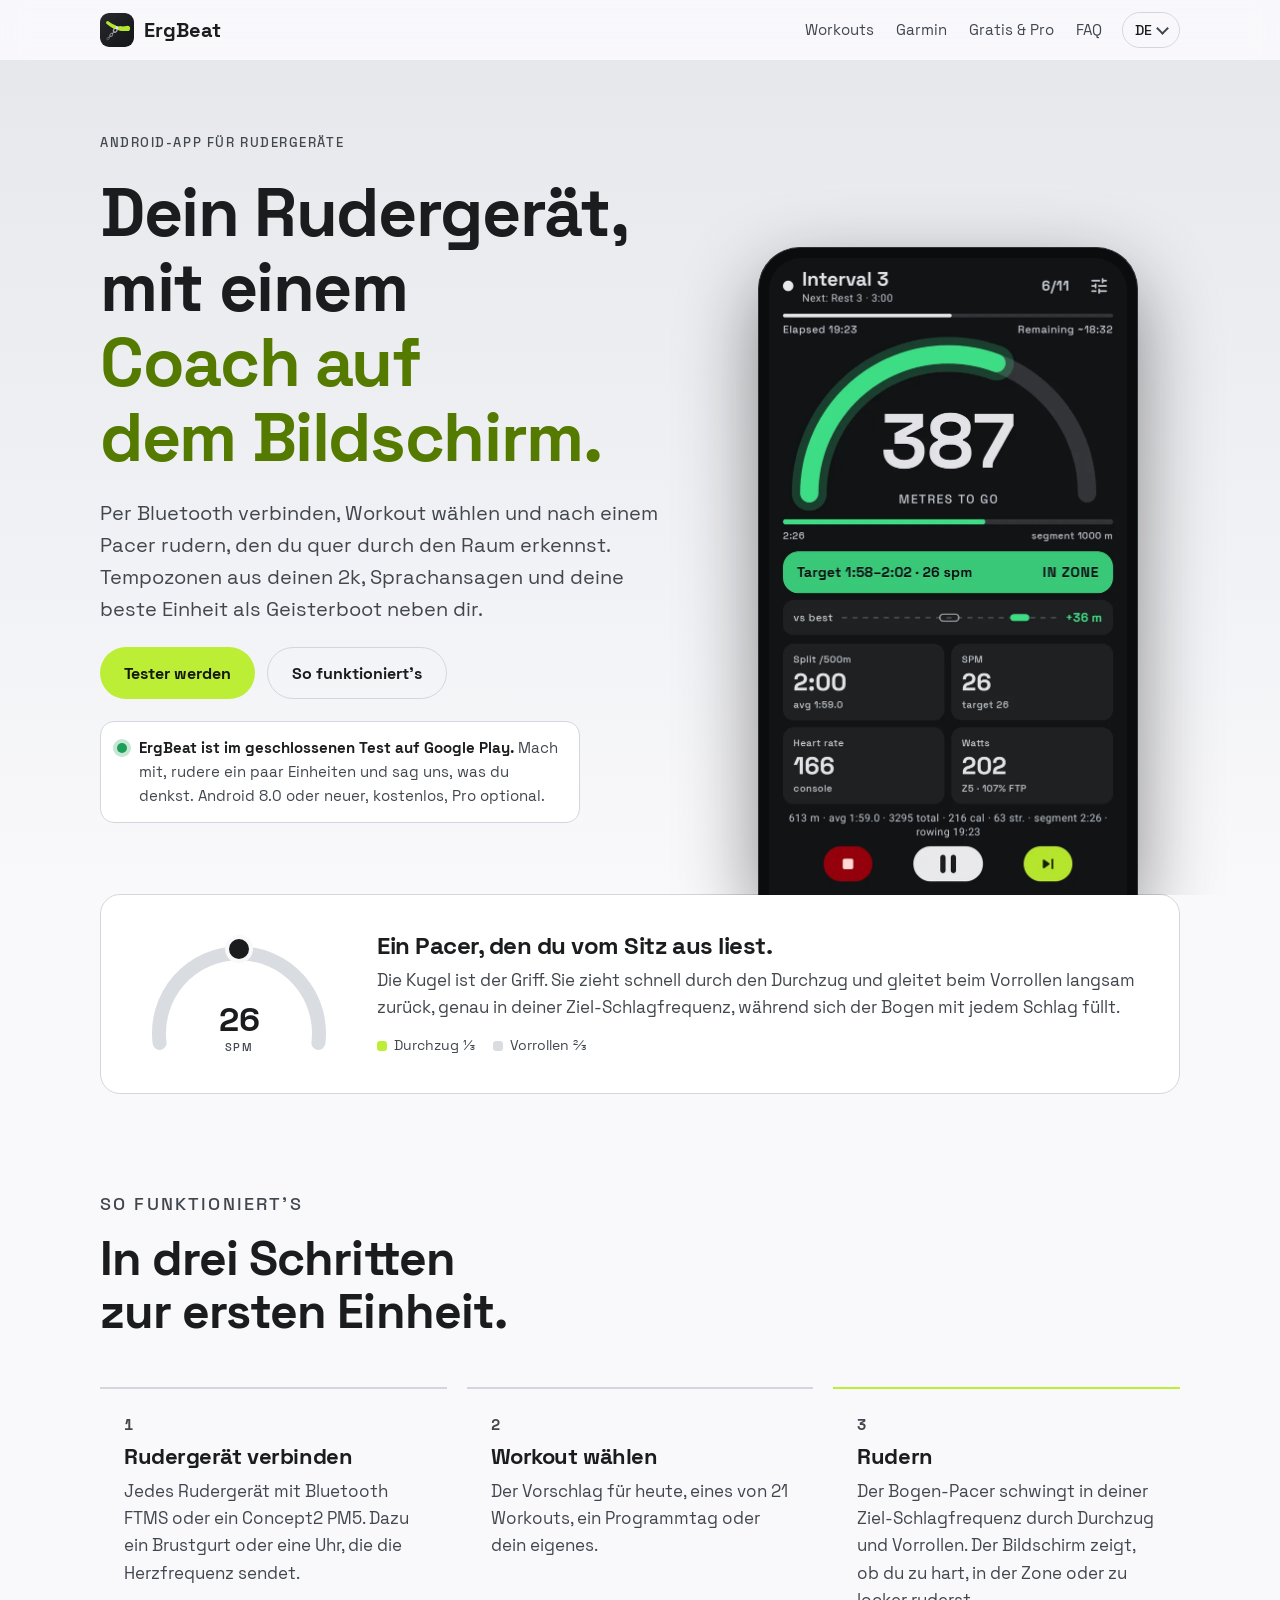
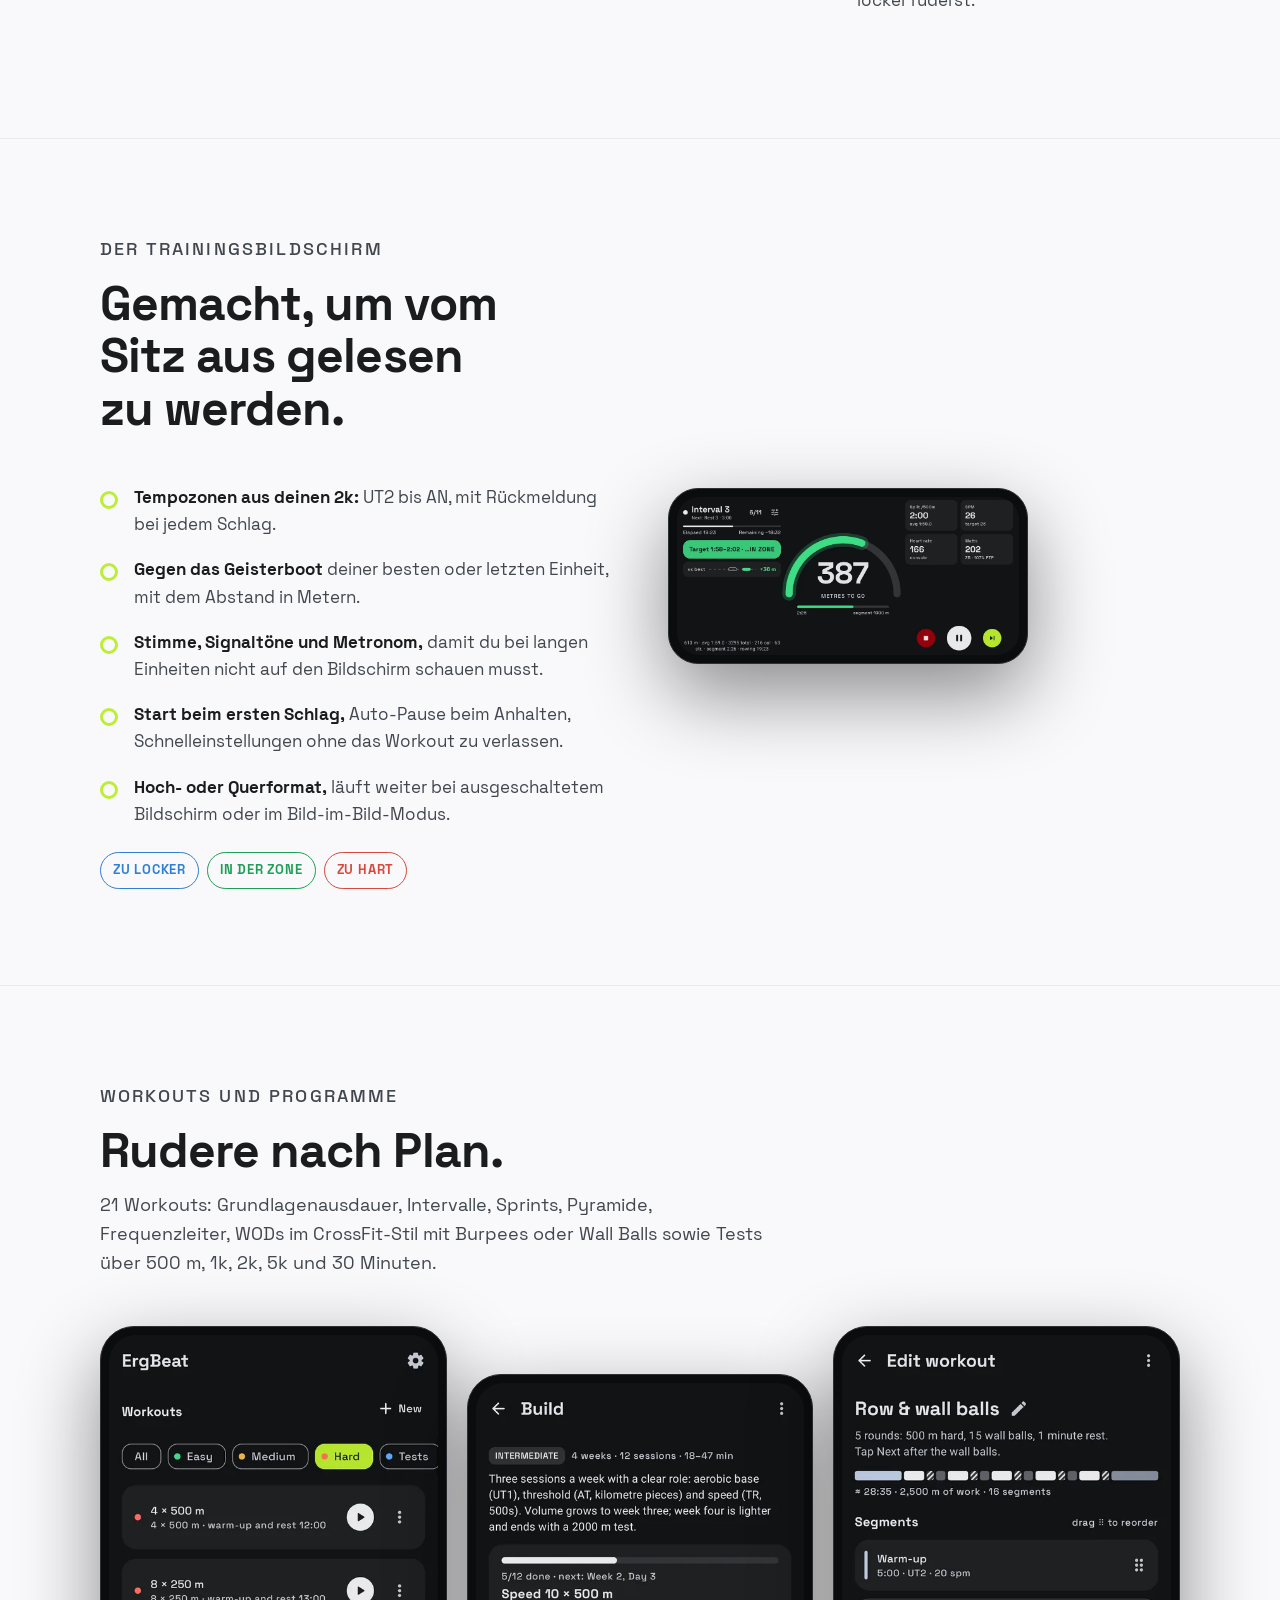
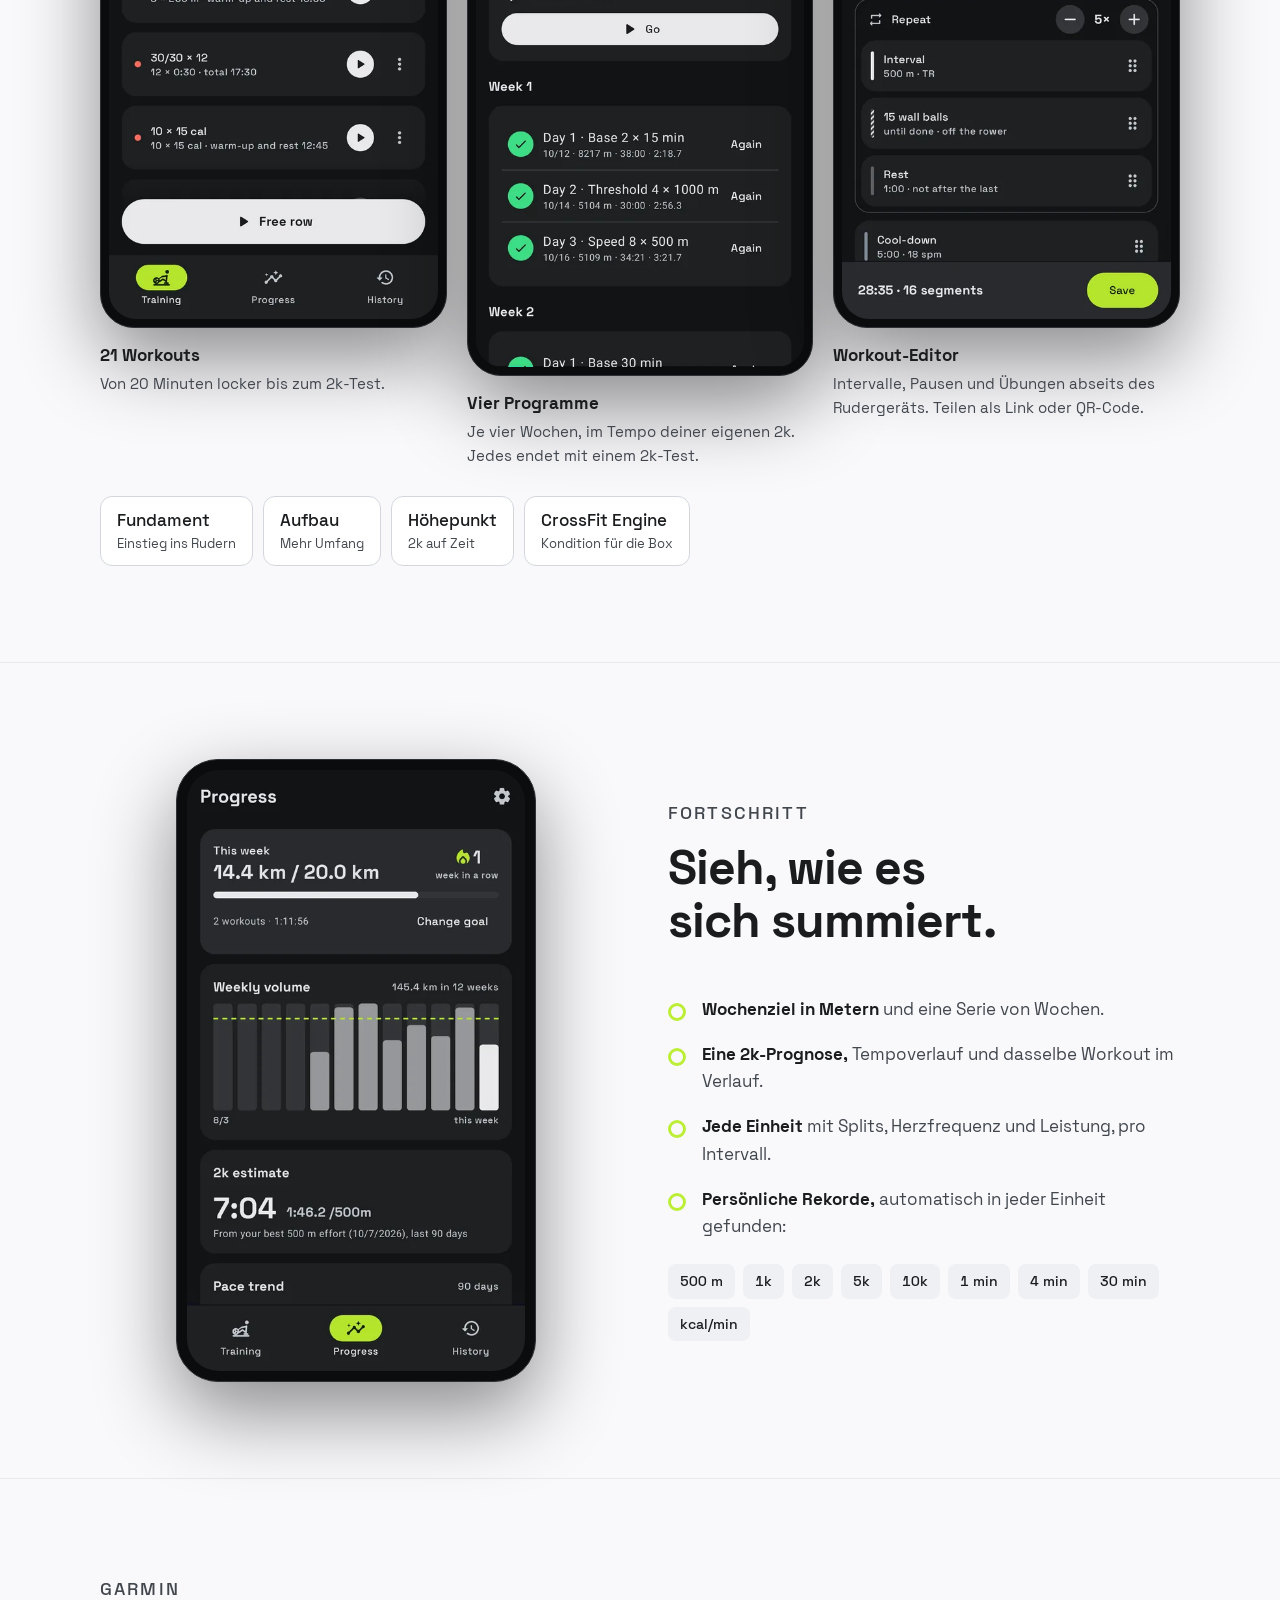
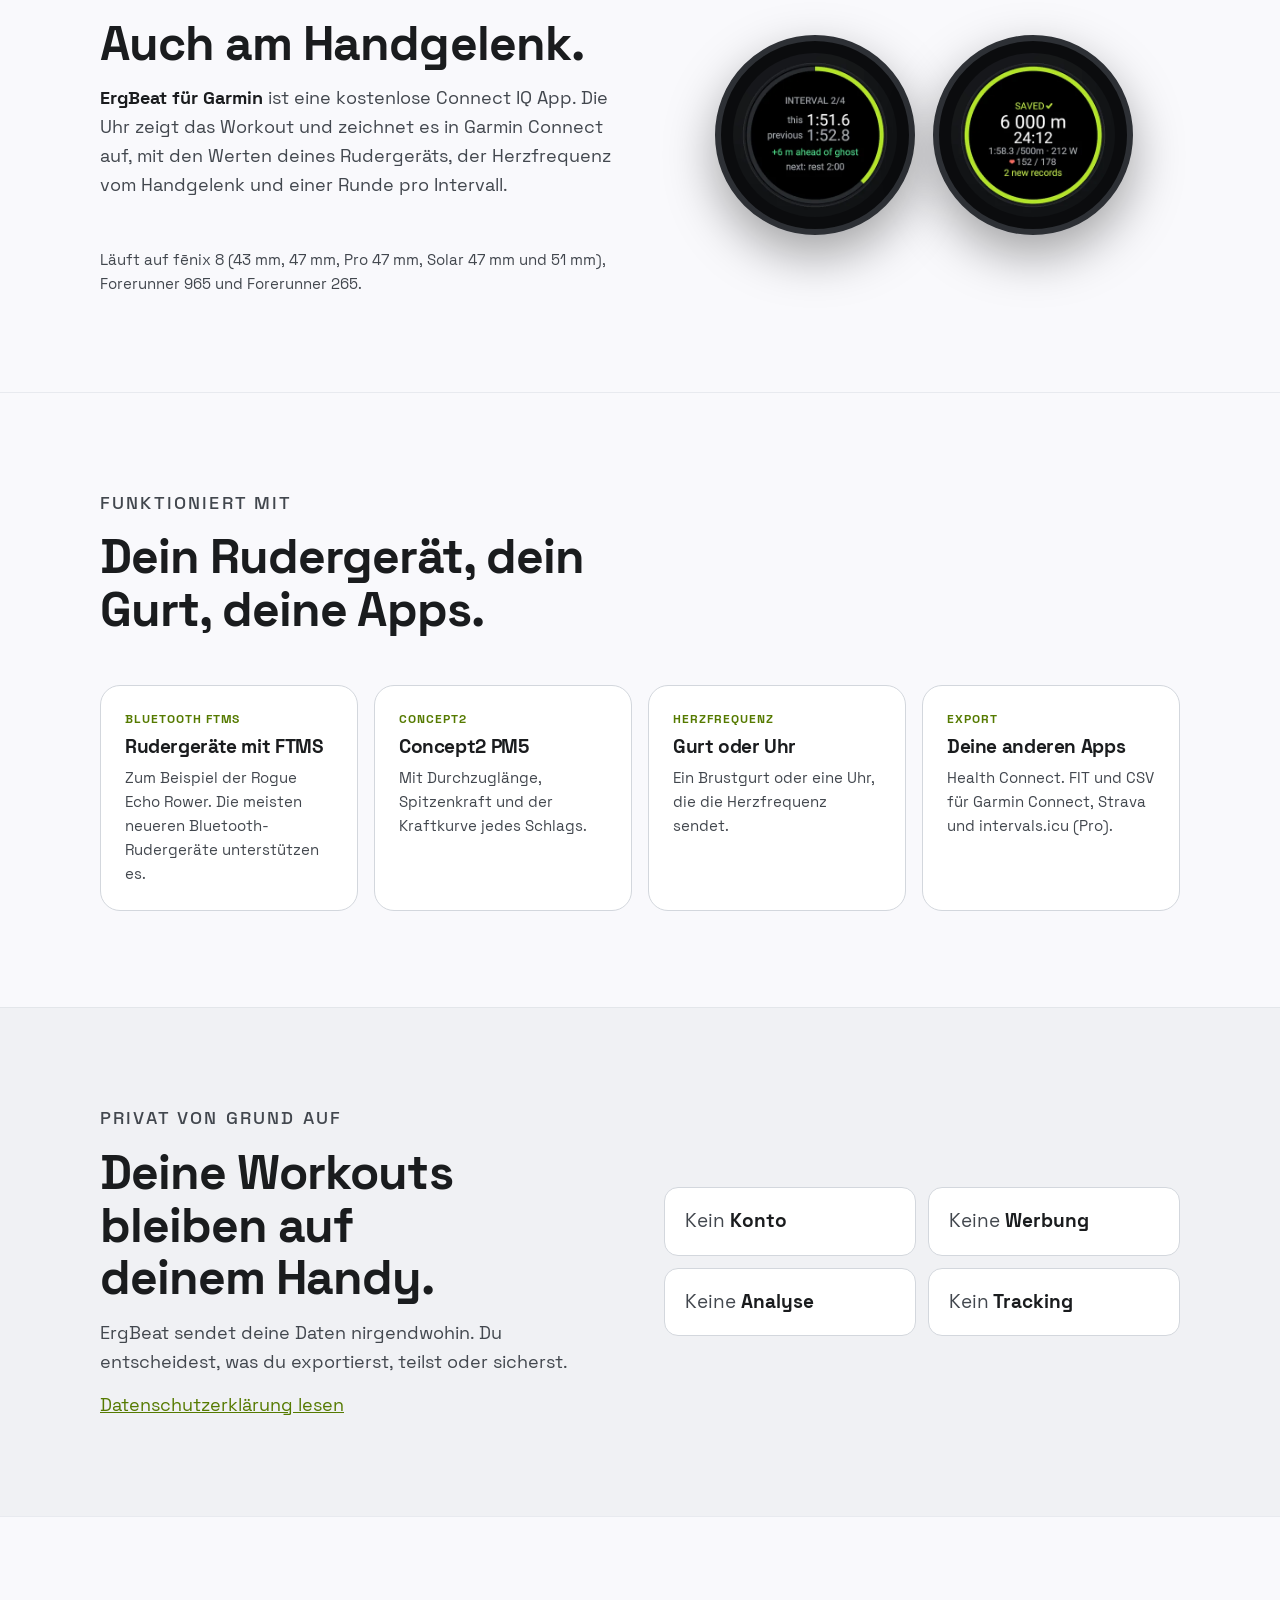
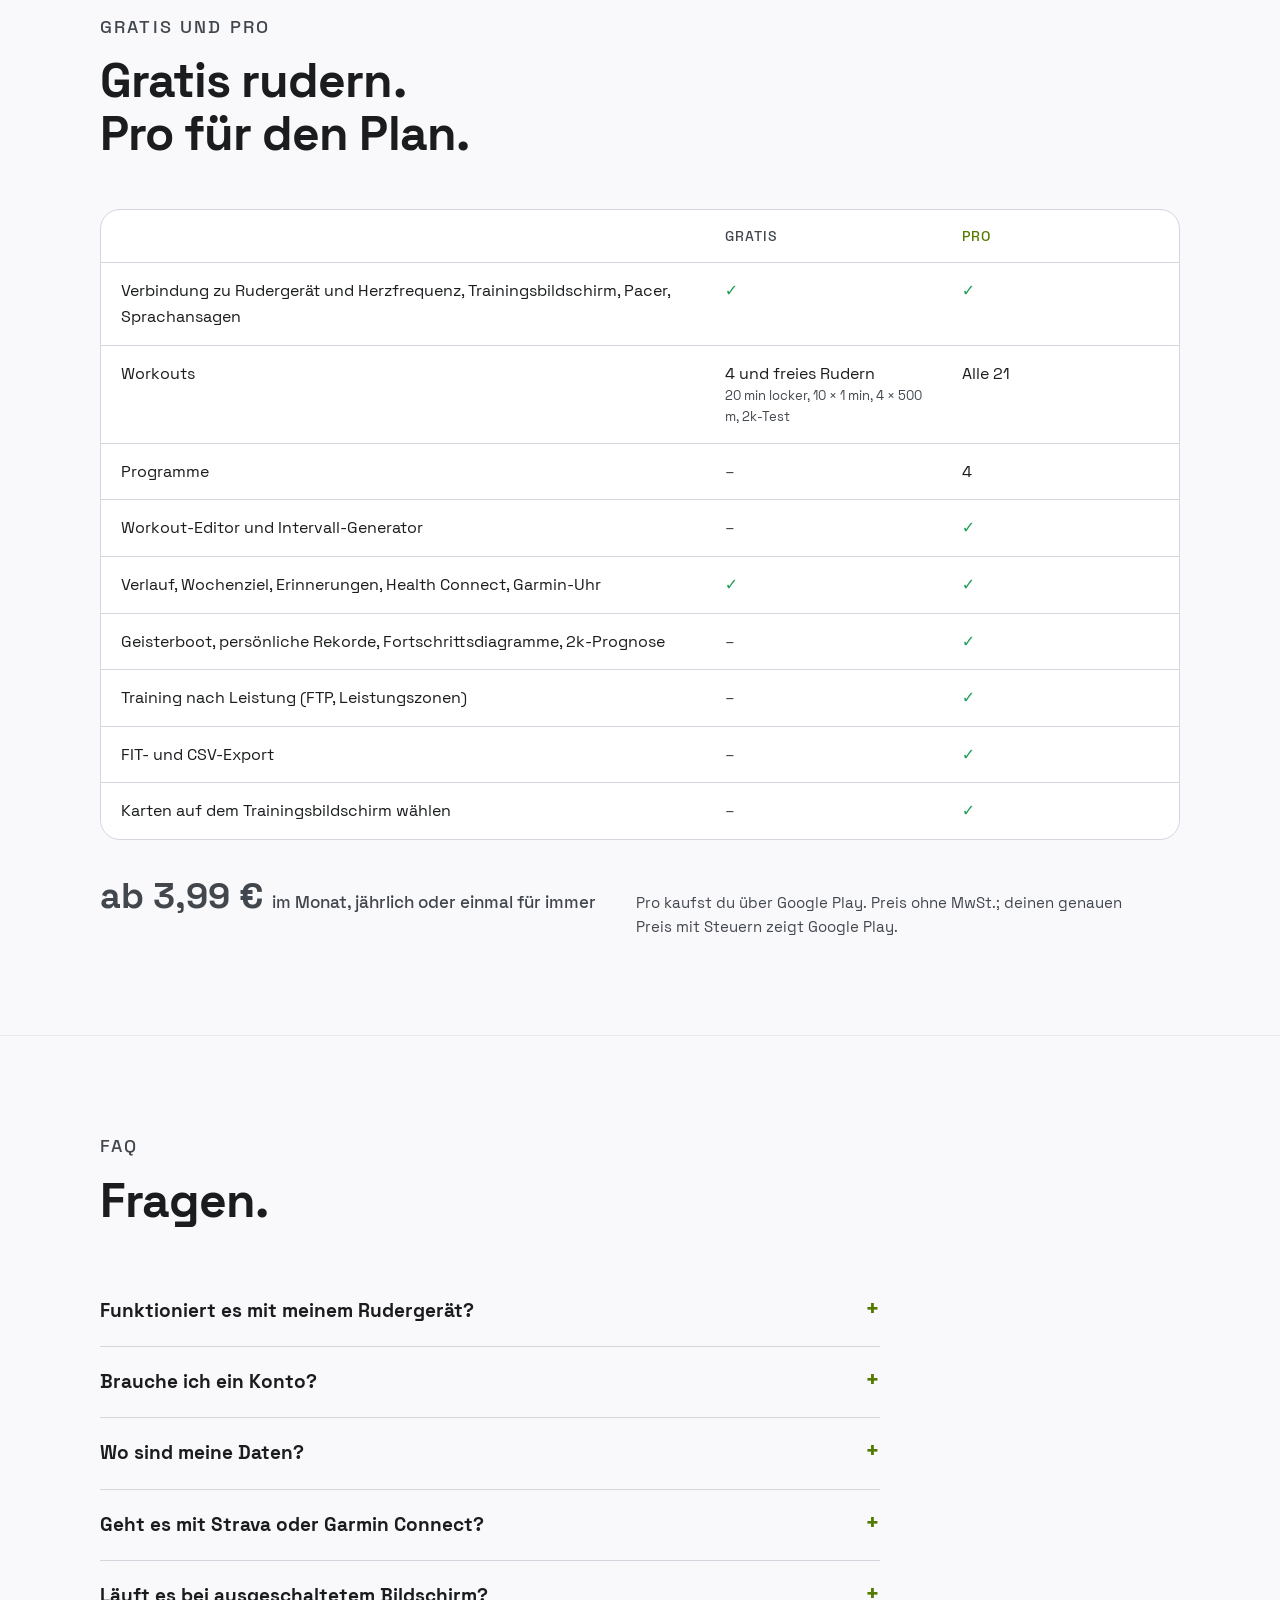
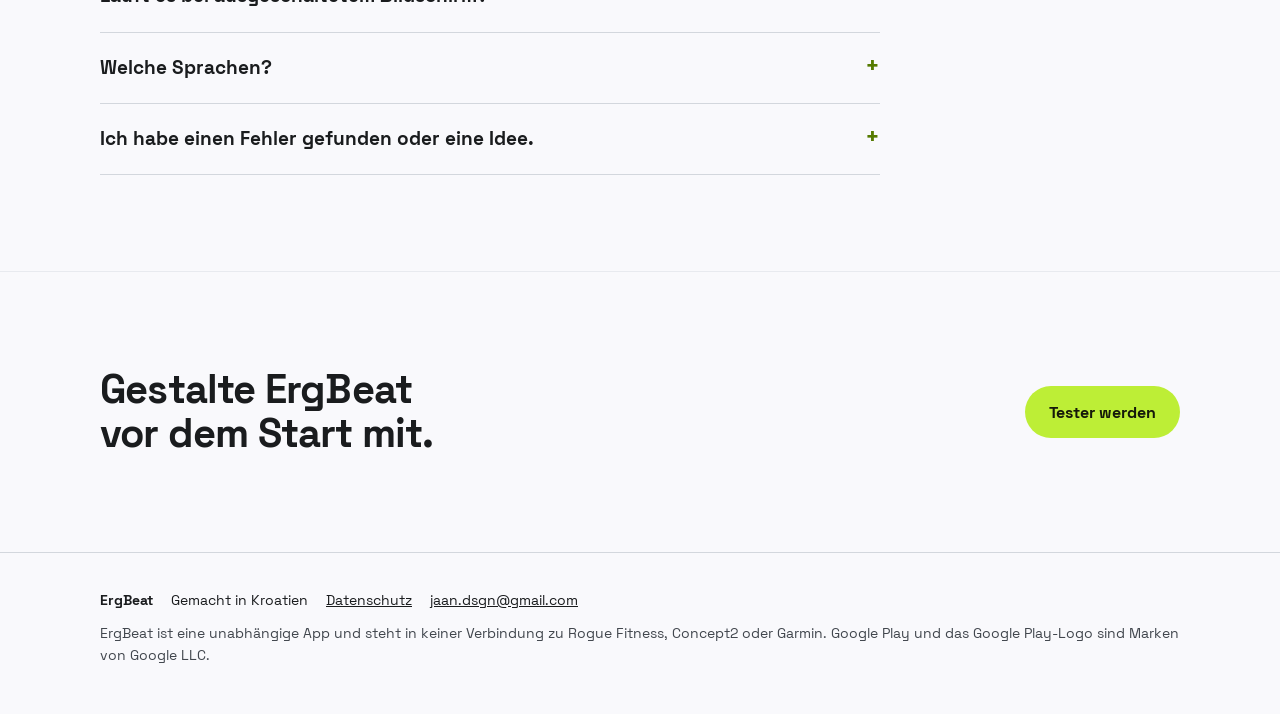
==== de/index.html @ 47e46143 "Privacy policy in all nine languages privacy.html now has a section per language (privacy.html#de, #" ====
<!doctype html>
<html lang="de">
<head>
<meta charset="utf-8">
<meta name="viewport" content="width=device-width, initial-scale=1, viewport-fit=cover">
<!-- Generated by tools/site/build.py from tools/site/i18n/de.json. Edit those, not this file. -->
<title>ErgBeat – Rudergerät-Workouts mit Schlagfrequenz-Pacer</title>
<meta name="description" content="Rudere nach Plan auf deinem Concept2 PM5 oder Bluetooth-Rudergerät: ein Schlag-Pacer, den du quer durch den Raum siehst, 21 Workouts, Programme, Rekorde und eine Garmin-App. Kein Konto, keine Werbung.">
<meta name="theme-color" content="#121316">
<link rel="canonical" href="https://ergbeat.com/de/">
<link rel="alternate" hreflang="en" href="https://ergbeat.com/">
<link rel="alternate" hreflang="hr" href="https://ergbeat.com/hr/">
<link rel="alternate" hreflang="de" href="https://ergbeat.com/de/">
<link rel="alternate" hreflang="es" href="https://ergbeat.com/es/">
<link rel="alternate" hreflang="fr" href="https://ergbeat.com/fr/">
<link rel="alternate" hreflang="it" href="https://ergbeat.com/it/">
<link rel="alternate" hreflang="pt-BR" href="https://ergbeat.com/pt/">
<link rel="alternate" hreflang="pl" href="https://ergbeat.com/pl/">
<link rel="alternate" hreflang="nl" href="https://ergbeat.com/nl/">
<link rel="alternate" hreflang="x-default" href="https://ergbeat.com/">
<meta property="og:type" content="website">
<meta property="og:title" content="ErgBeat – Rudergerät-Workouts mit Schlagfrequenz-Pacer">
<meta property="og:description" content="Rudere nach Plan auf deinem Concept2 PM5 oder Bluetooth-Rudergerät: ein Schlag-Pacer, den du quer durch den Raum siehst, 21 Workouts, Programme, Rekorde und eine Garmin-App. Kein Konto, keine Werbung.">
<meta property="og:url" content="https://ergbeat.com/de/">
<meta property="og:image" content="https://ergbeat.com/assets/img/og-en.png">
<meta property="og:locale" content="de_DE">
<link rel="icon" href="../assets/img/icon-square.svg" type="image/svg+xml">
<link rel="apple-touch-icon" href="../icon.png">
<link rel="preload" href="../assets/fonts/space-grotesk-bold.woff2" as="font" type="font/woff2" crossorigin>
<link rel="stylesheet" href="../assets/site.css">
</head>
<body>

<a class="sr" href="#how">Zum Inhalt springen</a>
<header class="top">
  <div class="wrap">
    <a class="brand" href="../de/"><img src="../assets/img/icon-rounded.svg" alt="" width="34" height="34">ErgBeat</a>
    <nav aria-label="Abschnitte">
      <a href="#workouts">Workouts</a>
      <a href="#garmin">Garmin</a>
      <a href="#pro">Gratis &amp; Pro</a>
      <a href="#faq">FAQ</a>
    </nav>
    <details class="langs">
      <summary aria-label="Sprache: Deutsch">DE</summary>
      <ul>
        <li><a href="../" hreflang="en" lang="en">English<small>EN</small></a></li>
        <li><a href="../hr/" hreflang="hr" lang="hr">Hrvatski<small>HR</small></a></li>
        <li><a href="../de/" hreflang="de" lang="de" aria-current="page">Deutsch<small>DE</small></a></li>
        <li><a href="../es/" hreflang="es" lang="es">Español<small>ES</small></a></li>
        <li><a href="../fr/" hreflang="fr" lang="fr">Français<small>FR</small></a></li>
        <li><a href="../it/" hreflang="it" lang="it">Italiano<small>IT</small></a></li>
        <li><a href="../pt/" hreflang="pt-BR" lang="pt-BR">Português (Brasil)<small>PT</small></a></li>
        <li><a href="../pl/" hreflang="pl" lang="pl">Polski<small>PL</small></a></li>
        <li><a href="../nl/" hreflang="nl" lang="nl">Nederlands<small>NL</small></a></li>
        
      </ul>
    </details>
  </div>
</header>

<main>
<div class="hero">
  <div class="wrap">
    <div class="hero-copy">
      <p class="label">Android-App für Rudergeräte</p>
      <h1>Dein Rudergerät, mit einem <em>Coach auf dem Bildschirm.</em></h1>
      <p class="lede">Per Bluetooth verbinden, Workout wählen und nach einem Pacer rudern, den du quer durch den Raum erkennst. Tempozonen aus deinen 2k, Sprachansagen und deine beste Einheit als Geisterboot neben dir.</p>
      <div class="cta">
        <a class="btn btn-volt" href="https://play.google.com/apps/testing/com.kriative.ergbeat">Tester werden</a>
        <a class="btn btn-ghost" href="#how">So funktioniert's</a>
      </div>
      <div class="tester"><span class="dot" aria-hidden="true"></span><p><b>ErgBeat ist im geschlossenen Test auf Google Play.</b> Mach mit, rudere ein paar Einheiten und sag uns, was du denkst. Android 8.0 oder neuer, kostenlos, Pro optional.</p></div>
    </div>
    <div class="hero-visual">
      <div class="phone"><img src="../assets/img/live-en.webp" width="720" height="1281" alt="ErgBeat-Trainingsbildschirm: Intervall 3 eines 5 × 1000 m Workouts, noch 387 Meter, in der Zone, 36 Meter vor dem Geisterboot." fetchpriority="high"></div>
    </div>
  </div>
</div>

<div class="wrap">
  <div class="pacer">
    <svg viewBox="0 0 220 150" role="img" aria-label="Der Bogen-Pacer bei 26 Schlägen pro Minute: Eine Kugel läuft schnell durch den Durchzug und langsam zurück beim Vorrollen.">
      <path class="arc-track" d="M 30.6 124 A 80 80 0 1 1 189.4 124" pathLength="300"/>
      <path class="arc-fill" d="M 30.6 124 A 80 80 0 1 1 189.4 124" pathLength="300"/>
      <g class="swing"><circle class="bead" cx="110" cy="30" r="12"/></g>
      <text class="spm num" x="110" y="112" text-anchor="middle">26</text>
      <text class="spm-l" x="110" y="132" text-anchor="middle">SPM</text>
    </svg>
    <div>
      <h2>Ein Pacer, den du vom Sitz aus liest.</h2>
      <p>Die Kugel ist der Griff. Sie zieht schnell durch den Durchzug und gleitet beim Vorrollen langsam zurück, genau in deiner Ziel-Schlagfrequenz, während sich der Bogen mit jedem Schlag füllt.</p>
      <div class="phase"><span>Durchzug ⅓</span><span>Vorrollen ⅔</span></div>
    </div>
  </div>
</div>

<section id="how">
  <div class="wrap">
    <div class="head"><p class="label">So funktioniert's</p><h2>In drei Schritten zur ersten Einheit.</h2></div>
    <ol class="steps">
      <li><h3>Rudergerät verbinden</h3><p>Jedes Rudergerät mit Bluetooth FTMS oder ein Concept2 PM5. Dazu ein Brustgurt oder eine Uhr, die die Herzfrequenz sendet.</p></li>
      <li><h3>Workout wählen</h3><p>Der Vorschlag für heute, eines von 21 Workouts, ein Programmtag oder dein eigenes.</p></li>
      <li><h3>Rudern</h3><p>Der Bogen-Pacer schwingt in deiner Ziel-Schlagfrequenz durch Durchzug und Vorrollen. Der Bildschirm zeigt, ob du zu hart, in der Zone oder zu locker ruderst.</p></li>
      
    </ol>
  </div>
</section>

<section id="screen">
  <div class="wrap split">
    <div>
      <div class="head"><p class="label">Der Trainingsbildschirm</p><h2>Gemacht, um vom Sitz aus gelesen zu werden.</h2></div>
      <ul class="feats">
        <li><p><b>Tempozonen aus deinen 2k:</b> <span>UT2 bis AN, mit Rückmeldung bei jedem Schlag.</span></p></li>
        <li><p><b>Gegen das Geisterboot</b> <span>deiner besten oder letzten Einheit, mit dem Abstand in Metern.</span></p></li>
        <li><p><b>Stimme, Signaltöne und Metronom,</b> <span>damit du bei langen Einheiten nicht auf den Bildschirm schauen musst.</span></p></li>
        <li><p><b>Start beim ersten Schlag,</b> <span>Auto-Pause beim Anhalten, Schnelleinstellungen ohne das Workout zu verlassen.</span></p></li>
        <li><p><b>Hoch- oder Querformat,</b> <span>läuft weiter bei ausgeschaltetem Bildschirm oder im Bild-im-Bild-Modus.</span></p></li>
        
      </ul>
      <div class="zones" aria-label="Live-Rückmeldung zur Zone"><span class="chip e">Zu locker</span><span class="chip z">In der Zone</span><span class="chip h">Zu hart</span></div>
    </div>
    <div class="media col">
      <div class="landscape"><div class="phone"><img src="../assets/img/landscape-en.webp" width="1100" height="507" alt="Der Trainingsbildschirm im Querformat: Bogen-Pacer links, Messwerte rechts." loading="lazy"></div></div>
    </div>
  </div>
</section>

<section id="workouts">
  <div class="wrap">
    <div class="head"><p class="label">Workouts und Programme</p><h2>Rudere nach Plan.</h2>
      <p>21 Workouts: Grundlagenausdauer, Intervalle, Sprints, Pyramide, Frequenzleiter, WODs im CrossFit-Stil mit Burpees oder Wall Balls sowie Tests über 500 m, 1k, 2k, 5k und 30 Minuten.</p></div>
    <div class="trio">
      <figure><div class="phone"><img src="../assets/img/workouts-en.webp" width="520" height="925" alt="Liste harter Workouts: Intervalle, Sprints und WODs." loading="lazy"></div><figcaption><b>21 Workouts</b>Von 20 Minuten locker bis zum 2k-Test.</figcaption></figure>
      <figure><div class="phone"><img src="../assets/img/program-en.webp" width="520" height="925" alt="Das Programm Aufbau: Woche 1 erledigt, nächster Tag markiert." loading="lazy"></div><figcaption><b>Vier Programme</b>Je vier Wochen, im Tempo deiner eigenen 2k. Jedes endet mit einem 2k-Test.</figcaption></figure>
      <figure><div class="phone"><img src="../assets/img/editor-en.webp" width="520" height="925" alt="Workout-Editor mit Ruderintervallen und Wall Balls." loading="lazy"></div><figcaption><b>Workout-Editor</b>Intervalle, Pausen und Übungen abseits des Rudergeräts. Teilen als Link oder QR-Code.</figcaption></figure>
      
    </div>
    <ul class="programs">
      <li>Fundament<small>Einstieg ins Rudern</small></li>
      <li>Aufbau<small>Mehr Umfang</small></li>
      <li>Höhepunkt<small>2k auf Zeit</small></li>
      <li>CrossFit Engine<small>Kondition für die Box</small></li>
      
    </ul>
  </div>
</section>

<section id="progress">
  <div class="wrap split rev">
    <div>
      <div class="head"><p class="label">Fortschritt</p><h2>Sieh, wie es sich summiert.</h2></div>
      <ul class="feats">
        <li><p><b>Wochenziel in Metern</b> <span>und eine Serie von Wochen.</span></p></li>
        <li><p><b>Eine 2k-Prognose,</b> <span>Tempoverlauf und dasselbe Workout im Verlauf.</span></p></li>
        <li><p><b>Jede Einheit</b> <span>mit Splits, Herzfrequenz und Leistung, pro Intervall.</span></p></li>
        <li><p><b>Persönliche Rekorde,</b> <span>automatisch in jeder Einheit gefunden:</span></p></li>
        
      </ul>
      <div class="records num" aria-label="Rekorddistanzen und -zeiten"><span>500 m</span><span>1k</span><span>2k</span><span>5k</span><span>10k</span><span>1 min</span><span>4 min</span><span>30 min</span><span>kcal/min</span></div>
    </div>
    <div class="media"><div class="phone"><img src="../assets/img/progress-en.webp" width="520" height="925" alt="Fortschrittsbildschirm: Wochenziel, Wochenumfang und 2k-Prognose." loading="lazy"></div></div>
  </div>
</section>

<section id="garmin">
  <div class="wrap split">
    <div>
      <div class="head"><p class="label">Garmin</p><h2>Auch am Handgelenk.</h2>
        <p><b>ErgBeat für Garmin</b> ist eine kostenlose Connect IQ App. Die Uhr zeigt das Workout und zeichnet es in Garmin Connect auf, mit den Werten deines Rudergeräts, der Herzfrequenz vom Handgelenk und einer Runde pro Intervall.</p></div>
      <p class="models">Läuft auf fēnix 8 (43 mm, 47 mm, Pro 47 mm, Solar 47 mm und 51 mm), Forerunner 965 und Forerunner 265.</p>
    </div>
    <div class="watches">
      <div class="watch"><img src="../assets/img/watch-interval.webp" width="360" height="360" alt="Uhrbildschirm während eines Intervalls: Split dieses und des vorigen Intervalls, Meter vor dem Geisterboot." loading="lazy"></div>
      <div class="watch"><img src="../assets/img/watch-summary.webp" width="360" height="360" alt="Zusammenfassung auf der Uhr nach dem Workout." loading="lazy"></div>
    </div>
  </div>
</section>

<section id="devices">
  <div class="wrap">
    <div class="head"><p class="label">Funktioniert mit</p><h2>Dein Rudergerät, dein Gurt, deine Apps.</h2></div>
    <div class="devices">
      <div class="device"><span class="tag">Bluetooth FTMS</span><h3>Rudergeräte mit FTMS</h3><p>Zum Beispiel der Rogue Echo Rower. Die meisten neueren Bluetooth-Rudergeräte unterstützen es.</p></div>
      <div class="device"><span class="tag">Concept2</span><h3>Concept2 PM5</h3><p>Mit Durchzuglänge, Spitzenkraft und der Kraftkurve jedes Schlags.</p></div>
      <div class="device"><span class="tag">Herzfrequenz</span><h3>Gurt oder Uhr</h3><p>Ein Brustgurt oder eine Uhr, die die Herzfrequenz sendet.</p></div>
      <div class="device"><span class="tag">Export</span><h3>Deine anderen Apps</h3><p>Health Connect. FIT und CSV für Garmin Connect, Strava und intervals.icu (Pro).</p></div>
      
    </div>
  </div>
</section>

<section class="privacy" id="privacy">
  <div class="wrap">
    <div class="head" style="margin-bottom:0"><p class="label">Privat von Grund auf</p><h2>Deine Workouts bleiben auf deinem Handy.</h2>
      <p>ErgBeat sendet deine Daten nirgendwohin. Du entscheidest, was du exportierst, teilst oder sicherst.</p>
      <p><a href="../privacy.html#de">Datenschutzerklärung lesen</a></p></div>
    <ul class="nos"><li><span>Kein</span> Konto</li><li><span>Keine</span> Werbung</li><li><span>Keine</span> Analyse</li><li><span>Kein</span> Tracking</li></ul>
  </div>
</section>

<section id="pro">
  <div class="wrap">
    <div class="head"><p class="label">Gratis und Pro</p><h2>Gratis rudern. Pro für den Plan.</h2></div>
    <div class="tablewrap">
      <table>
        <thead><tr><th scope="col"><span class="sr">Funktion</span></th><th scope="col">Gratis</th><th scope="col" class="pro">Pro</th></tr></thead>
        <tbody>
          <tr><td>Verbindung zu Rudergerät und Herzfrequenz, Trainingsbildschirm, Pacer, Sprachansagen</td><td class="y" aria-label="Enthalten">✓</td><td class="y" aria-label="Enthalten">✓</td></tr>
          <tr><td>Workouts</td><td>4 und freies Rudern<small>20 min locker, 10 × 1 min, 4 × 500 m, 2k-Test</small></td><td>Alle 21</td></tr>
          <tr><td>Programme</td><td class="n" aria-label="Nicht enthalten">–</td><td>4</td></tr>
          <tr><td>Workout-Editor und Intervall-Generator</td><td class="n" aria-label="Nicht enthalten">–</td><td class="y" aria-label="Enthalten">✓</td></tr>
          <tr><td>Verlauf, Wochenziel, Erinnerungen, Health Connect, Garmin-Uhr</td><td class="y" aria-label="Enthalten">✓</td><td class="y" aria-label="Enthalten">✓</td></tr>
          <tr><td>Geisterboot, persönliche Rekorde, Fortschrittsdiagramme, 2k-Prognose</td><td class="n" aria-label="Nicht enthalten">–</td><td class="y" aria-label="Enthalten">✓</td></tr>
          <tr><td>Training nach Leistung (FTP, Leistungszonen)</td><td class="n" aria-label="Nicht enthalten">–</td><td class="y" aria-label="Enthalten">✓</td></tr>
          <tr><td>FIT- und CSV-Export</td><td class="n" aria-label="Nicht enthalten">–</td><td class="y" aria-label="Enthalten">✓</td></tr>
          <tr><td>Karten auf dem Trainingsbildschirm wählen</td><td class="n" aria-label="Nicht enthalten">–</td><td class="y" aria-label="Enthalten">✓</td></tr>
          
        </tbody>
      </table>
    </div>
    <div class="price">
      <p class="from num">ab 3,99 € <small>im Monat, jährlich oder einmal für immer</small></p>
      <p>Pro kaufst du über Google Play. Preis ohne MwSt.; deinen genauen Preis mit Steuern zeigt Google Play.</p>
    </div>
  </div>
</section>

<section id="faq">
  <div class="wrap">
    <div class="head"><p class="label">FAQ</p><h2>Fragen.</h2></div>
    <div class="faq">
      <details><summary>Funktioniert es mit meinem Rudergerät?</summary><p>Wenn dein Rudergerät oder sein Monitor Bluetooth FTMS unterstützt (die meisten neueren Bluetooth-Rudergeräte tun das), ja. Der Concept2 PM5 wird direkt unterstützt. Nicht sicher? Installiere die App und tippe auf Rudergerät: ErgBeat zeigt, was es findet, und mit dem Demo-Rudergerät kannst du alles ohne Gerät ausprobieren.</p></details>
      <details><summary>Brauche ich ein Konto?</summary><p>Nein. Es gibt kein Konto und keine Anmeldung.</p></details>
      <details><summary>Wo sind meine Daten?</summary><p>Auf deinem Handy. Du kannst sie in eine Datei deiner Wahl sichern (zum Beispiel auf Google Drive) und Einheiten als FIT oder CSV exportieren.</p></details>
      <details><summary>Geht es mit Strava oder Garmin Connect?</summary><p>Ja. Die Garmin-App zeichnet direkt in Garmin Connect auf, und Pro exportiert FIT-Dateien für Strava, Garmin Connect und intervals.icu.</p></details>
      <details><summary>Läuft es bei ausgeschaltetem Bildschirm?</summary><p>Ja. Das Workout läuft weiter, mit einer Benachrichtigung auf dem Sperrbildschirm.</p></details>
      <details><summary>Welche Sprachen?</summary><p>Englisch, Kroatisch, Deutsch, Spanisch, Französisch, Italienisch, Portugiesisch, Polnisch und Niederländisch.</p></details>
      <details><summary>Ich habe einen Fehler gefunden oder eine Idee.</summary><p>Nutze <i>Feedback senden</i> in der App oder schreib an <a href="mailto:jaan.dsgn@gmail.com">jaan.dsgn@gmail.com</a>.</p></details>
      
    </div>
  </div>
</section>

<section class="closing">
  <div class="wrap">
    <h2>Gestalte ErgBeat vor dem Start mit.</h2>
    <a class="btn btn-volt" href="https://play.google.com/apps/testing/com.kriative.ergbeat">Tester werden</a>
  </div>
</section>
</main>

<footer>
  <div class="wrap">
    <div class="row"><b>ErgBeat</b><span>Gemacht in Kroatien</span><a href="../privacy.html#de">Datenschutz</a><a href="mailto:jaan.dsgn@gmail.com">jaan.dsgn@gmail.com</a></div>
    <p>ErgBeat ist eine unabhängige App und steht in keiner Verbindung zu Rogue Fitness, Concept2 oder Garmin. Google Play und das Google Play-Logo sind Marken von Google LLC.</p>
  </div>
</footer>
</body>
</html>
---- assets/site.css ----
@font-face{font-family:"Space Grotesk";src:url(fonts/space-grotesk-regular.woff2) format("woff2");font-weight:400;font-display:swap}
@font-face{font-family:"Space Grotesk";src:url(fonts/space-grotesk-medium.woff2) format("woff2");font-weight:500;font-display:swap}
@font-face{font-family:"Space Grotesk";src:url(fonts/space-grotesk-bold.woff2) format("woff2");font-weight:700;font-display:swap}

/* Layout: dark erg-console page; hero = live arc pacer + phone, then alternating feature bands, Free/Pro table, FAQ. */
:root{
  --bg:#121316; --bg-2:#1A1B1E; --hero-top:#2E3034;
  --surface:#1E2022; --surface-2:#282A2D; --line:#42474E;
  --fg:#E2E2E6; --muted:#B8BDC5;
  --volt:#B5E52D; --volt-ink:#B5E52D; --on-volt:#15190A;
  --zone:#3DDC84; --hard:#FF6B5C; --easy:#5CA8FF; --watts:#B79CFF;
  --track:#34373B;
  --font:"Space Grotesk",ui-sans-serif,system-ui,-apple-system,"Segoe UI",Roboto,sans-serif;
  --r:20px; --max:1120px;
  color-scheme:dark;
}
@media (prefers-color-scheme:light){:root:not([data-theme="dark"]){
  --bg:#F9F9FC; --bg-2:#F0F1F4; --hero-top:#E6E8EC;
  --surface:#FFFFFF; --surface-2:#EEF0F3; --line:#D3D7DD;
  --fg:#1A1C1E; --muted:#42474E;
  --volt:#BDEE36; --volt-ink:#557A00; --on-volt:#15190A;
  --zone:#1E9E57; --hard:#D9483A; --easy:#2F7FD6; --watts:#7A5BD6;
  --track:#D9DCE1; color-scheme:light}}
:root[data-theme="light"]{
  --bg:#F9F9FC; --bg-2:#F0F1F4; --hero-top:#E6E8EC;
  --surface:#FFFFFF; --surface-2:#EEF0F3; --line:#D3D7DD;
  --fg:#1A1C1E; --muted:#42474E;
  --volt:#BDEE36; --volt-ink:#557A00; --on-volt:#15190A;
  --zone:#1E9E57; --hard:#D9483A; --easy:#2F7FD6; --watts:#7A5BD6;
  --track:#D9DCE1; color-scheme:light}

*{box-sizing:border-box}
html{scroll-behavior:smooth}
@media (prefers-reduced-motion:reduce){html{scroll-behavior:auto}}
body{margin:0;background:var(--bg);color:var(--fg);font:400 17px/1.6 var(--font);-webkit-font-smoothing:antialiased}
img{max-width:100%;height:auto;display:block}
a{color:var(--volt-ink)}
a:focus-visible,button:focus-visible,summary:focus-visible{outline:3px solid var(--volt);outline-offset:3px;border-radius:6px}
h1,h2,h3{line-height:1.1;letter-spacing:-.02em;text-wrap:balance;margin:0}
p{margin:0}
.wrap{max-width:var(--max);margin:0 auto;padding-left:max(20px,env(safe-area-inset-left,0px));padding-right:max(20px,env(safe-area-inset-right,0px))}
.num{font-variant-numeric:tabular-nums}
.label{font-size:13px;font-weight:500;letter-spacing:.12em;text-transform:uppercase;color:var(--muted)}

/* Header */
header.top{position:sticky;top:env(safe-area-inset-top,0px);z-index:20;background:color-mix(in srgb,var(--bg) 86%,transparent);backdrop-filter:blur(12px);-webkit-backdrop-filter:blur(12px);border-bottom:1px solid color-mix(in srgb,var(--line) 50%,transparent)}
body::before{content:"";position:fixed;inset:0 0 auto;height:env(safe-area-inset-top,0px);z-index:21;background:var(--bg)}
.top .wrap{display:flex;align-items:center;gap:20px;padding-block:12px}
.brand{display:flex;align-items:center;gap:10px;color:var(--fg);text-decoration:none;font-weight:700;font-size:20px}
.brand img{width:34px;height:34px;border-radius:9px}
.top nav{display:flex;gap:22px;margin-left:auto;font-size:15px}
.top nav a{color:var(--muted);text-decoration:none}
.top nav a:hover{color:var(--fg)}
.lang{display:flex;gap:2px;border:1px solid var(--line);border-radius:999px;padding:3px;font-size:13px;font-weight:500}
.lang a,.lang span{padding:4px 10px;border-radius:999px;text-decoration:none;color:var(--muted)}
.lang span{background:var(--surface-2);color:var(--fg)}
@media (max-width:760px){.top nav{display:none}.langs{margin-left:auto}}

/* Buttons */
.btn{display:inline-flex;align-items:center;gap:10px;min-height:52px;padding:0 24px;border-radius:999px;font:700 16px var(--font);text-decoration:none;border:0;cursor:pointer}
.btn-volt{background:var(--volt);color:var(--on-volt)}
.btn-volt:hover{filter:brightness(1.06)}
.btn-ghost{color:var(--fg);border:1px solid var(--line)}
.btn-ghost:hover{background:var(--surface-2)}

/* Hero */
.hero{background:linear-gradient(180deg,var(--hero-top) 0%,var(--bg-2) 55%,var(--bg) 100%);overflow:hidden}
.hero .wrap{display:grid;grid-template-columns:1.1fr .9fr;gap:48px;align-items:center;padding-block:72px 0}
.hero-copy{display:flex;flex-direction:column;gap:22px;padding-bottom:72px;min-width:0}
.hero h1{font-size:clamp(40px,6vw,68px);font-weight:700}
.hero h1 em{font-style:normal;color:var(--volt-ink)}
.hero .lede{font-size:clamp(18px,2vw,20px);color:var(--muted);max-width:34em}
.cta{display:flex;flex-wrap:wrap;gap:12px;align-items:center}
.cta-note{font-size:14px;color:var(--muted)}
.tester{display:flex;gap:12px;align-items:flex-start;background:var(--surface);border:1px solid var(--line);border-radius:14px;padding:14px 16px;font-size:15px;color:var(--muted);max-width:32em}
.tester b{color:var(--fg)}
.dot{flex:none;width:10px;height:10px;margin-top:7px;border-radius:50%;background:var(--zone);box-shadow:0 0 0 4px color-mix(in srgb,var(--zone) 25%,transparent)}
.hero-visual{position:relative;justify-self:center;width:min(380px,100%);align-self:end}

/* Phone frame like the Play screenshots */
.phone{background:#0B0C0E;border:1px solid #2D3035;border-radius:42px;padding:10px;box-shadow:0 30px 80px rgba(0,0,0,.45)}
.phone img{border-radius:32px;width:100%}
.hero .phone{border-bottom-left-radius:0;border-bottom-right-radius:0;border-bottom:0;padding-bottom:0}
.hero .phone img{border-bottom-left-radius:0;border-bottom-right-radius:0}

/* Pacer strip (signature moment) */
.pacer{display:grid;grid-template-columns:auto 1fr;gap:28px;align-items:center;background:var(--surface);border:1px solid var(--line);border-radius:var(--r);padding:24px 28px;margin-top:-1px}
.pacer svg{width:220px;height:auto;overflow:visible}
.pacer .arc-track{fill:none;stroke:var(--track);stroke-width:14;stroke-linecap:round}
.pacer .arc-fill{fill:none;stroke:var(--volt);stroke-width:14;stroke-linecap:round;stroke-dasharray:300;stroke-dashoffset:300;animation:fill 2.31s cubic-bezier(.3,.6,.4,1) infinite}
.pacer .bead{fill:var(--fg);stroke:var(--bg);stroke-width:4}
.pacer .swing{transform-origin:110px 110px;animation:swing 2.31s infinite}
.pacer .spm{fill:var(--fg);font:700 34px var(--font)}
.pacer .spm-l{fill:var(--muted);font:500 11px var(--font);letter-spacing:.14em}
@keyframes swing{
  0%{transform:rotate(-100deg);animation-timing-function:cubic-bezier(.35,0,.25,1)}
  33%{transform:rotate(100deg);animation-timing-function:cubic-bezier(.45,0,.55,1)}
  100%{transform:rotate(-100deg)}}
@keyframes fill{
  0%{stroke-dashoffset:300;animation-timing-function:cubic-bezier(.35,0,.25,1)}
  33%{stroke-dashoffset:0;animation-timing-function:cubic-bezier(.45,0,.55,1)}
  100%{stroke-dashoffset:300}}
@media (prefers-reduced-motion:reduce){.pacer .swing,.pacer .arc-fill{animation:none}.pacer .arc-fill{stroke-dashoffset:120}.pacer .swing{transform:rotate(20deg)}}
.pacer h2{font-size:24px;margin-bottom:8px}
.pacer p{color:var(--muted)}
.phase{display:flex;gap:18px;margin-top:12px;font-size:14px;color:var(--muted)}
.phase span::before{content:"";display:inline-block;width:10px;height:10px;border-radius:3px;margin-right:7px;vertical-align:-1px;background:var(--volt)}
.phase span+span::before{background:var(--track)}

/* Sections */
section{padding-block:96px}
section+section{border-top:1px solid color-mix(in srgb,var(--line) 45%,transparent)}
.head{display:flex;flex-direction:column;gap:14px;max-width:40em;margin-bottom:48px}
.head h2{font-size:clamp(32px,4.4vw,48px)}
.head p{color:var(--muted);font-size:18px}

/* Steps */
.steps{display:grid;grid-template-columns:repeat(3,1fr);gap:20px;counter-reset:s;list-style:none;margin:0;padding:0}
.steps li{counter-increment:s;display:flex;flex-direction:column;gap:10px;padding:26px 24px 28px;border-top:2px solid var(--line)}
.steps li:last-child{border-top-color:var(--volt)}
.steps li::before{content:counter(s);font:700 15px var(--font);color:var(--muted);font-variant-numeric:tabular-nums}
.steps h3{font-size:22px}
.steps p{color:var(--muted)}

/* Feature split */
.split{display:grid;grid-template-columns:1fr 1fr;gap:56px;align-items:center}
.split.rev .media{order:-1}
.feats{list-style:none;margin:0;padding:0;display:flex;flex-direction:column;gap:18px}
.feats li{display:grid;grid-template-columns:22px 1fr;gap:12px}
.feats li::before{content:"";width:12px;height:12px;margin-top:7px;border-radius:50%;border:3px solid var(--volt)}
.feats b{font-weight:700}
.feats span{color:var(--muted)}
.zones{display:flex;flex-wrap:wrap;gap:8px;margin-top:24px}
.chip{font-size:13px;font-weight:700;letter-spacing:.06em;text-transform:uppercase;padding:7px 12px;border-radius:999px;border:1.5px solid currentColor}
.chip.z{color:var(--zone)}.chip.h{color:var(--hard)}.chip.e{color:var(--easy)}
.landscape{margin-top:28px}
.landscape .phone{border-radius:30px;padding:8px}
.landscape .phone img{border-radius:22px}
.media{display:flex;justify-content:center;min-width:0}
.media .phone{width:min(360px,100%)}
.trio{display:grid;grid-template-columns:repeat(3,1fr);gap:20px;align-items:start}
.trio figure{margin:0;display:flex;flex-direction:column;gap:14px}
.trio figcaption{font-size:15px;color:var(--muted)}
.trio figcaption b{color:var(--fg);display:block;font-size:17px;margin-bottom:2px}
.trio .phone{border-radius:34px;padding:8px}
.trio .phone img{border-radius:27px}
.trio figure:nth-child(2){margin-top:48px}
.programs{display:flex;flex-wrap:wrap;gap:10px;margin:28px 0 0;padding:0;list-style:none}
.programs li{background:var(--surface);border:1px solid var(--line);border-radius:12px;padding:10px 16px;font-weight:500}
.programs li small{display:block;color:var(--muted);font-weight:400;font-size:13px}
.records{display:flex;flex-wrap:wrap;gap:8px;margin-top:24px}
.records span{font-variant-numeric:tabular-nums;font-weight:500;font-size:14px;padding:6px 12px;border-radius:8px;background:var(--surface-2)}

/* Garmin */
.watches{display:flex;gap:18px;flex-wrap:wrap;justify-content:center}
.watch{width:min(200px,42vw);aspect-ratio:1;max-width:100%;border-radius:50%;background:#0B0C0E;padding:12px;border:6px solid #2D3035;box-shadow:0 20px 50px rgba(0,0,0,.35)}
.watch img{border-radius:50%}
.models{margin-top:22px;font-size:15px;color:var(--muted)}

/* Works with */
.devices{display:grid;grid-template-columns:repeat(4,1fr);gap:16px}
.device{background:var(--surface);border:1px solid var(--line);border-radius:var(--r);padding:24px;display:flex;flex-direction:column;gap:8px}
.device h3{font-size:19px}
.device p{color:var(--muted);font-size:15px}
.device .tag{align-self:flex-start;font-size:12px;font-weight:700;letter-spacing:.08em;text-transform:uppercase;color:var(--volt-ink)}

/* Privacy band */
.privacy{background:var(--bg-2)}
.privacy .wrap{display:grid;grid-template-columns:1fr 1fr;gap:48px;align-items:center}
.nos{display:grid;grid-template-columns:repeat(2,1fr);gap:12px;list-style:none;margin:0;padding:0}
.nos li{background:var(--surface);border:1px solid var(--line);border-radius:14px;padding:18px 20px;font-weight:700;font-size:19px}

/* Pricing table */
.tablewrap{overflow-x:auto;border:1px solid var(--line);border-radius:var(--r);background:var(--surface)}
table{border-collapse:collapse;width:100%;min-width:560px;font-size:16px}
th,td{padding:15px 20px;text-align:left;border-bottom:1px solid var(--line);vertical-align:top}
tr:last-child td{border-bottom:0}
thead th{font-size:14px;letter-spacing:.08em;text-transform:uppercase;color:var(--muted);font-weight:500}
thead th.pro{color:var(--volt-ink)}
td:nth-child(n+2),th:nth-child(n+2){width:22%}
td.y{color:var(--zone);font-weight:700}
td.n{color:var(--muted)}
td small{display:block;color:var(--muted);font-size:13px}
.price{display:flex;flex-wrap:wrap;gap:16px 40px;align-items:baseline;margin-top:28px}
.price .from{font-size:36px;font-weight:700}
.price .from small{font-size:17px;font-weight:500;color:var(--muted)}
.price p{color:var(--muted);max-width:34em;font-size:15px}

/* FAQ */
.faq{display:flex;flex-direction:column;max-width:780px}
.faq details{border-bottom:1px solid var(--line)}
.faq summary{cursor:pointer;list-style:none;display:flex;justify-content:space-between;gap:16px;padding:20px 0;font-weight:700;font-size:19px}
.faq summary::-webkit-details-marker{display:none}
.faq summary::after{content:"+";color:var(--volt-ink);font-size:24px;line-height:1}
.faq details[open] summary::after{content:"–"}
details p{color:var(--muted);padding-bottom:22px;max-width:40em}

/* Closing CTA and footer */
.closing{text-align:left}
.closing .wrap{display:flex;flex-wrap:wrap;gap:24px;align-items:center;justify-content:space-between}
.closing h2{font-size:clamp(28px,3.6vw,40px);max-width:16em}
footer{border-top:1px solid var(--line);padding-block:36px 48px;font-size:14px;color:var(--muted)}
footer .wrap{display:flex;flex-direction:column;gap:10px}
footer .row{display:flex;flex-wrap:wrap;gap:8px 18px;color:var(--fg)}
footer a{color:var(--fg)}

@media (max-width:900px){
  .hero .wrap,.split,.privacy .wrap{grid-template-columns:1fr}
  .hero .wrap{padding-block:44px 0;gap:8px}
  .hero-copy{padding-bottom:36px}
  .hero-visual{width:min(330px,88%)}
  .split.rev .media{order:0}
  .devices{grid-template-columns:repeat(2,1fr)}
  section{padding-block:68px}
}
@media (max-width:640px){
  body{font-size:16px}
  .steps,.trio{grid-template-columns:1fr}
  .trio figure:nth-child(2){margin-top:0}
  .trio figure{display:grid;grid-template-columns:42% 1fr;align-items:center;gap:18px}
  .pacer{grid-template-columns:1fr;justify-items:center;text-align:center;padding:22px}
  .phase{justify-content:center}
  .devices,.nos{grid-template-columns:1fr}
}

/* Language menu */
.langs{position:relative;margin-left:auto}
.top nav+.langs{margin-left:0}
.langs summary{list-style:none;cursor:pointer;display:flex;align-items:center;gap:6px;border:1px solid var(--line);border-radius:999px;padding:6px 12px;font-size:14px;font-weight:500;color:var(--fg)}
.langs summary::-webkit-details-marker{display:none}
.langs summary::after{content:"";width:7px;height:7px;border-right:2px solid var(--muted);border-bottom:2px solid var(--muted);transform:translateY(-2px) rotate(45deg)}
.langs[open] summary::after{transform:translateY(2px) rotate(225deg)}
.langs ul{position:absolute;right:0;top:calc(100% + 8px);list-style:none;margin:0;padding:6px;min-width:220px;white-space:nowrap;background:var(--surface);border:1px solid var(--line);border-radius:14px;box-shadow:0 16px 40px rgba(0,0,0,.3);z-index:30}
.langs li a{display:flex;justify-content:space-between;gap:12px;padding:9px 12px;border-radius:9px;color:var(--fg);text-decoration:none;font-size:15px}
.langs li a:hover{background:var(--surface-2)}
.langs li a small{color:var(--muted);font-variant-numeric:tabular-nums;text-transform:uppercase;letter-spacing:.06em}
.langs li a[aria-current]{background:var(--surface-2);font-weight:700}
.nos li span{color:var(--muted);font-weight:400}
.media.col{flex-direction:column;align-items:center}
.landscape{width:100%}
.models b,.head p b{color:var(--fg)}
.sr{position:absolute;width:1px;height:1px;overflow:hidden;clip:rect(0 0 0 0)}
.sr:focus{position:fixed;left:max(16px,env(safe-area-inset-left,0px));top:calc(env(safe-area-inset-top,0px) + 12px);width:auto;height:auto;clip:auto;z-index:40;background:var(--volt);color:var(--on-volt);padding:10px 16px;border-radius:999px;font-weight:700}
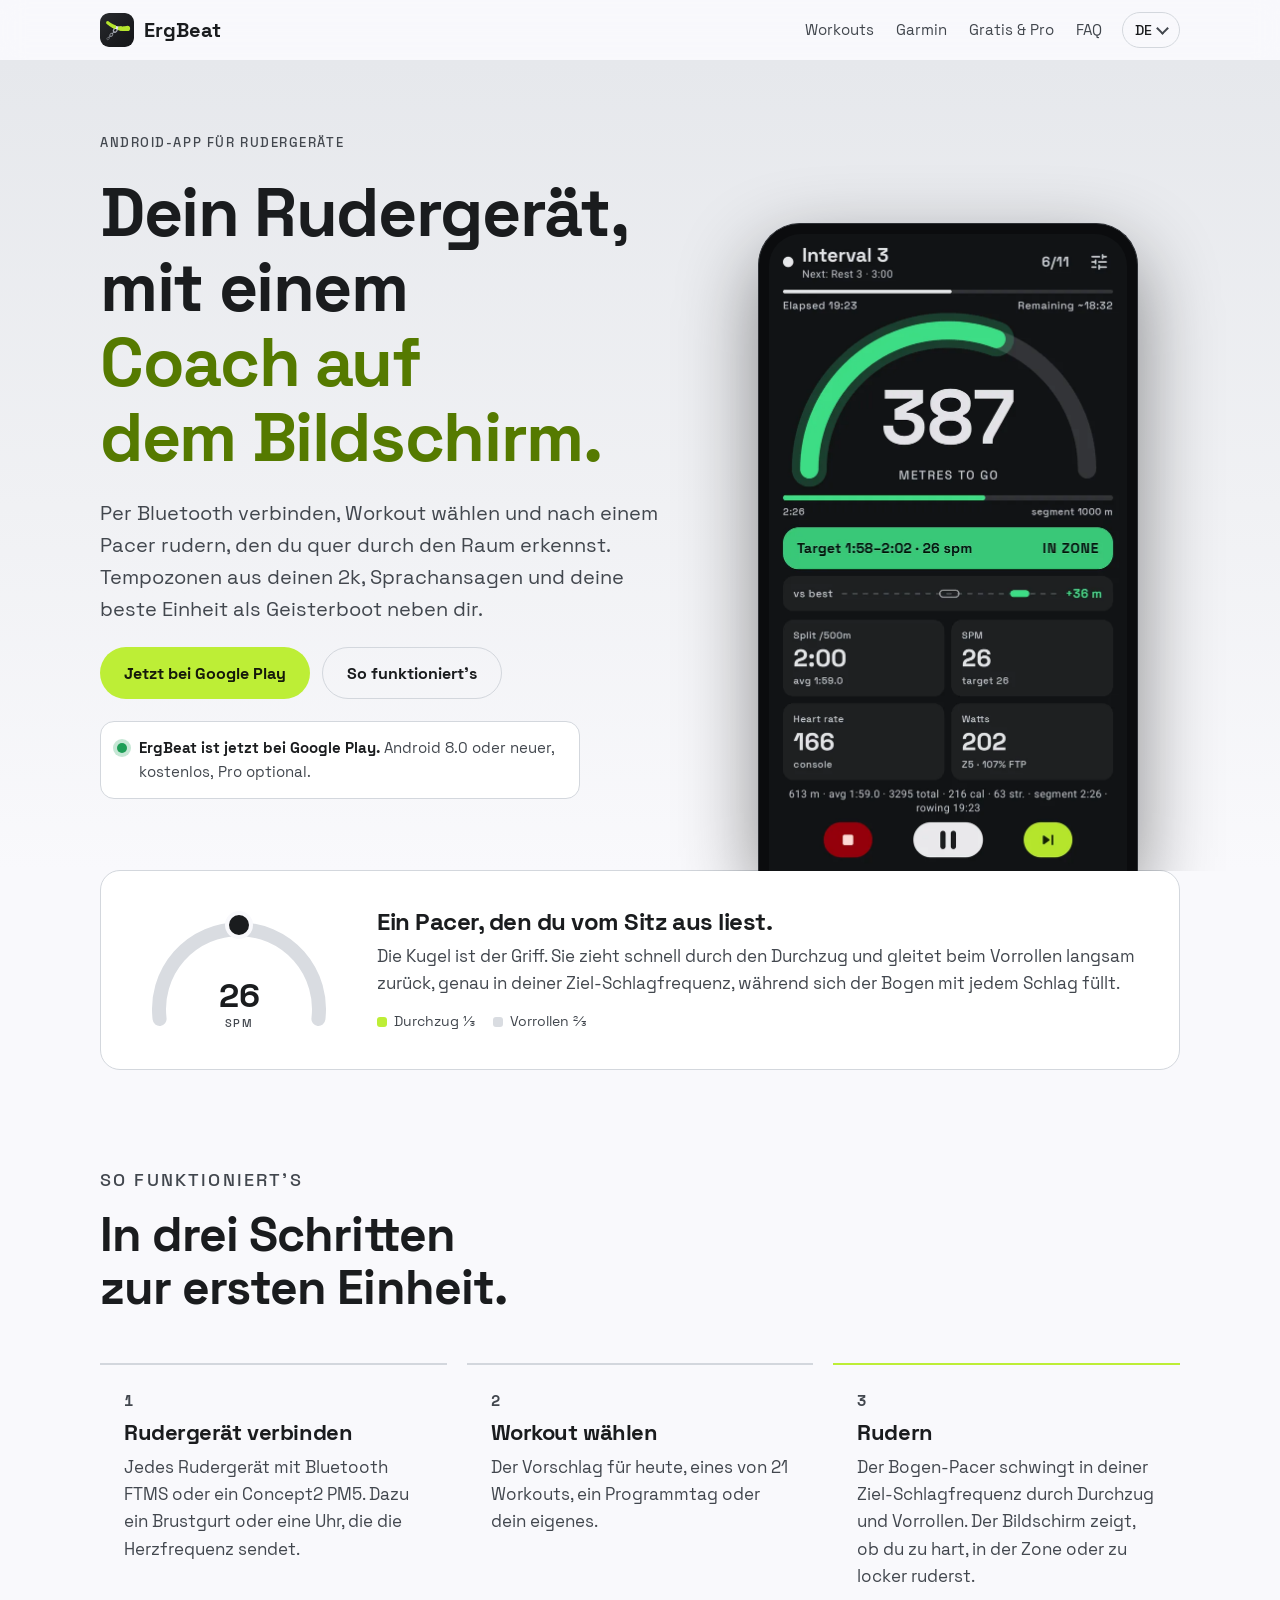
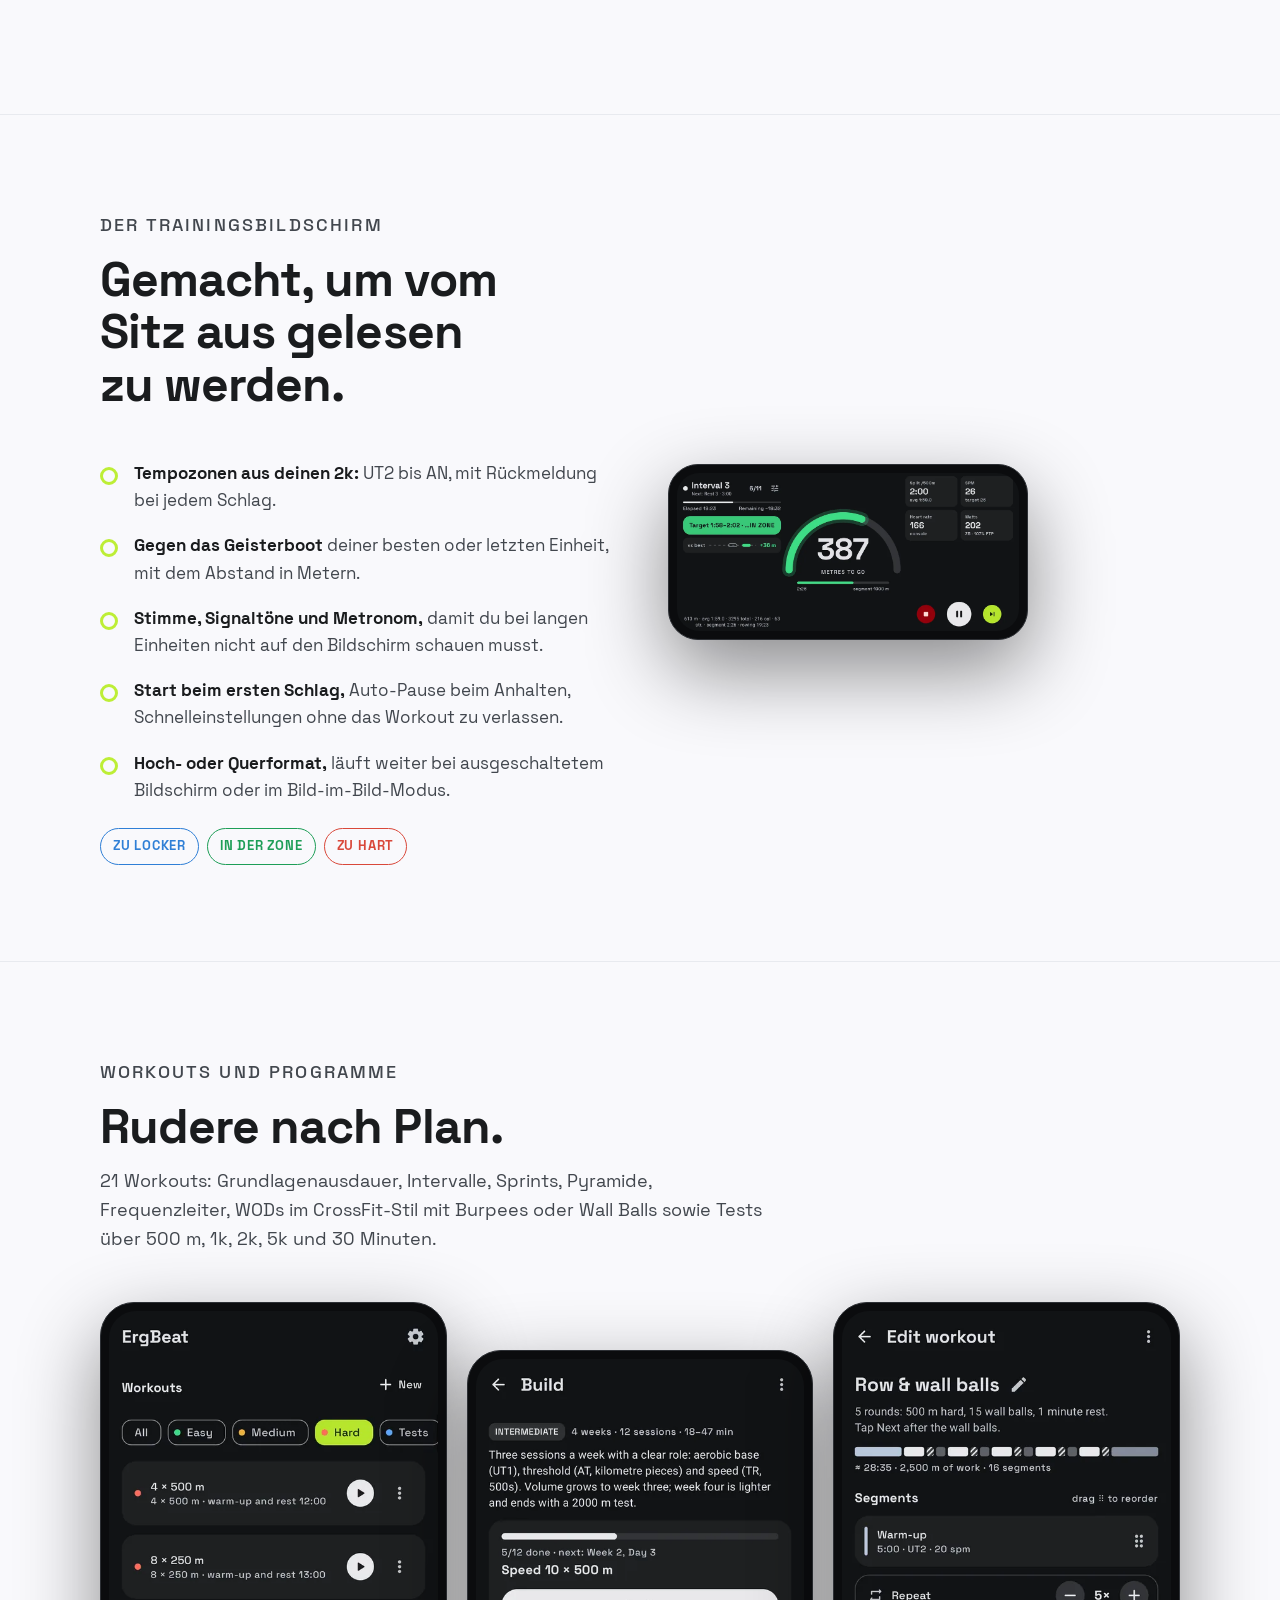
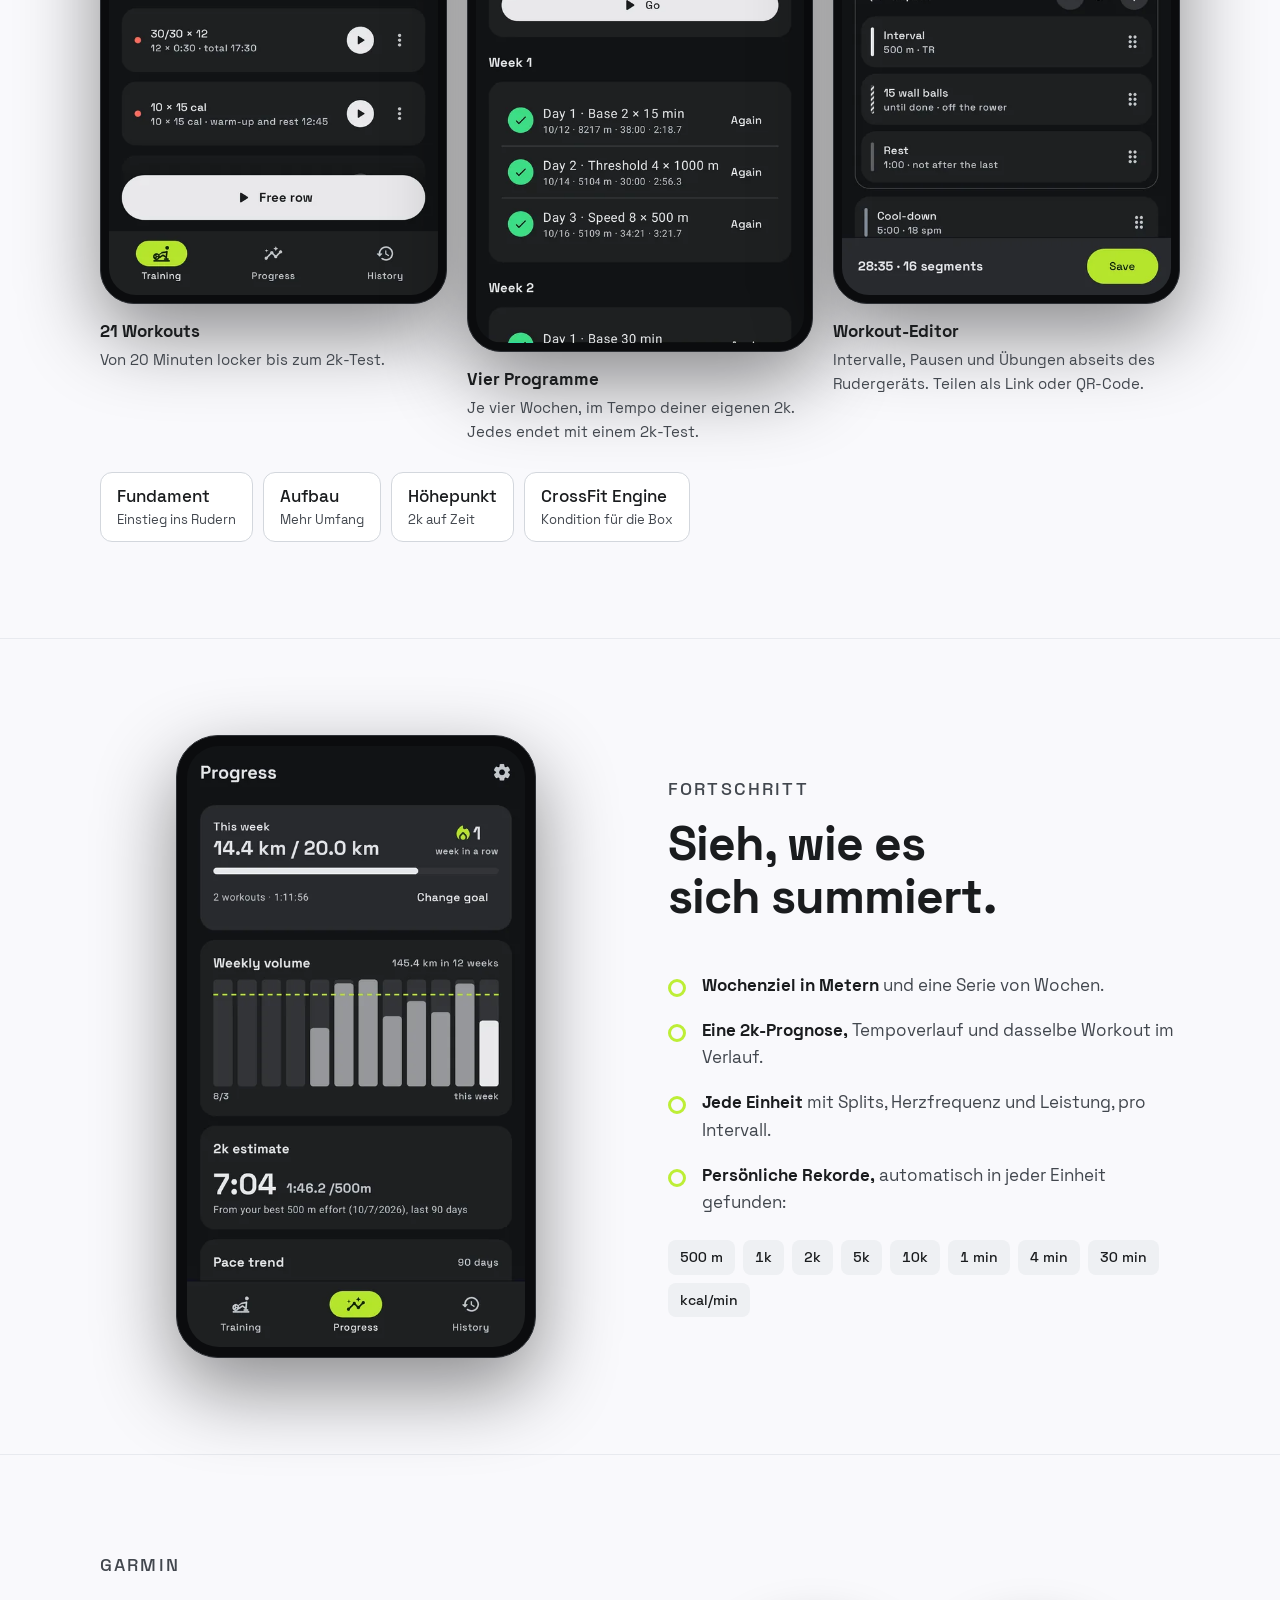
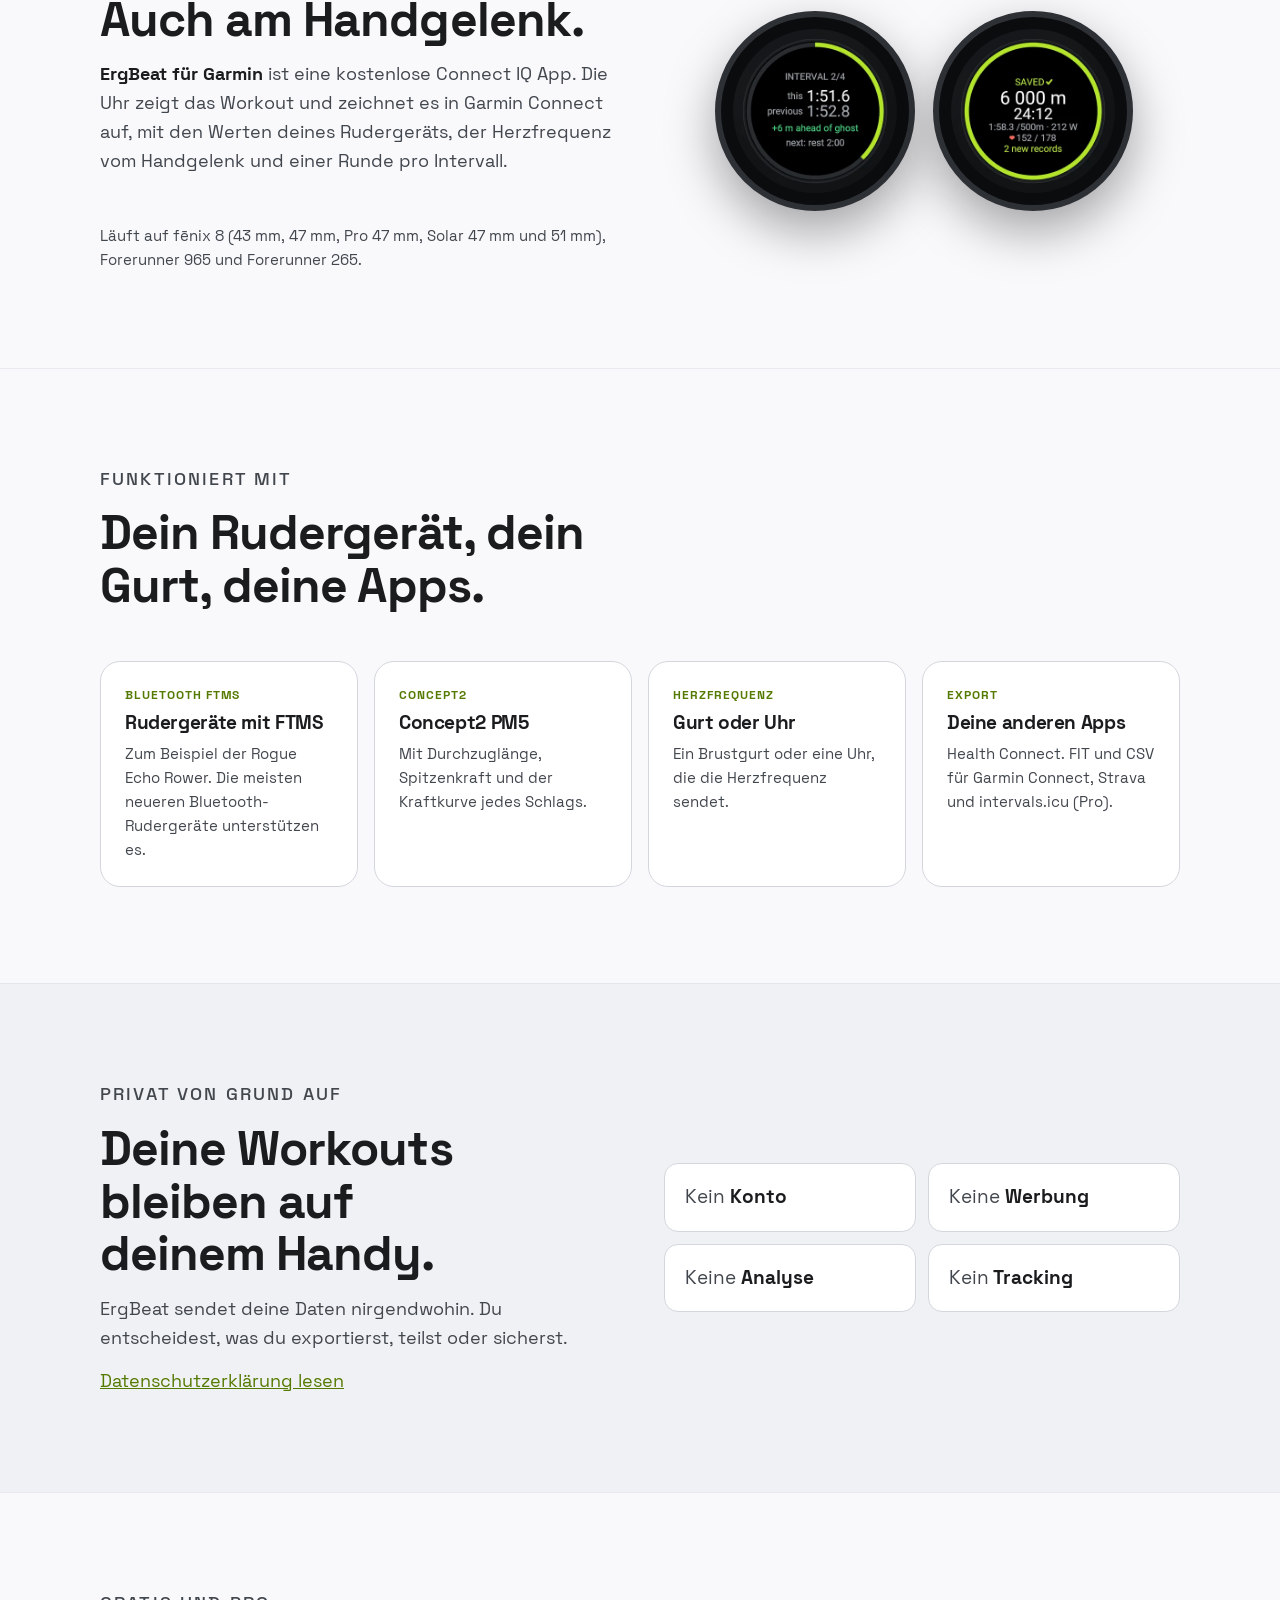
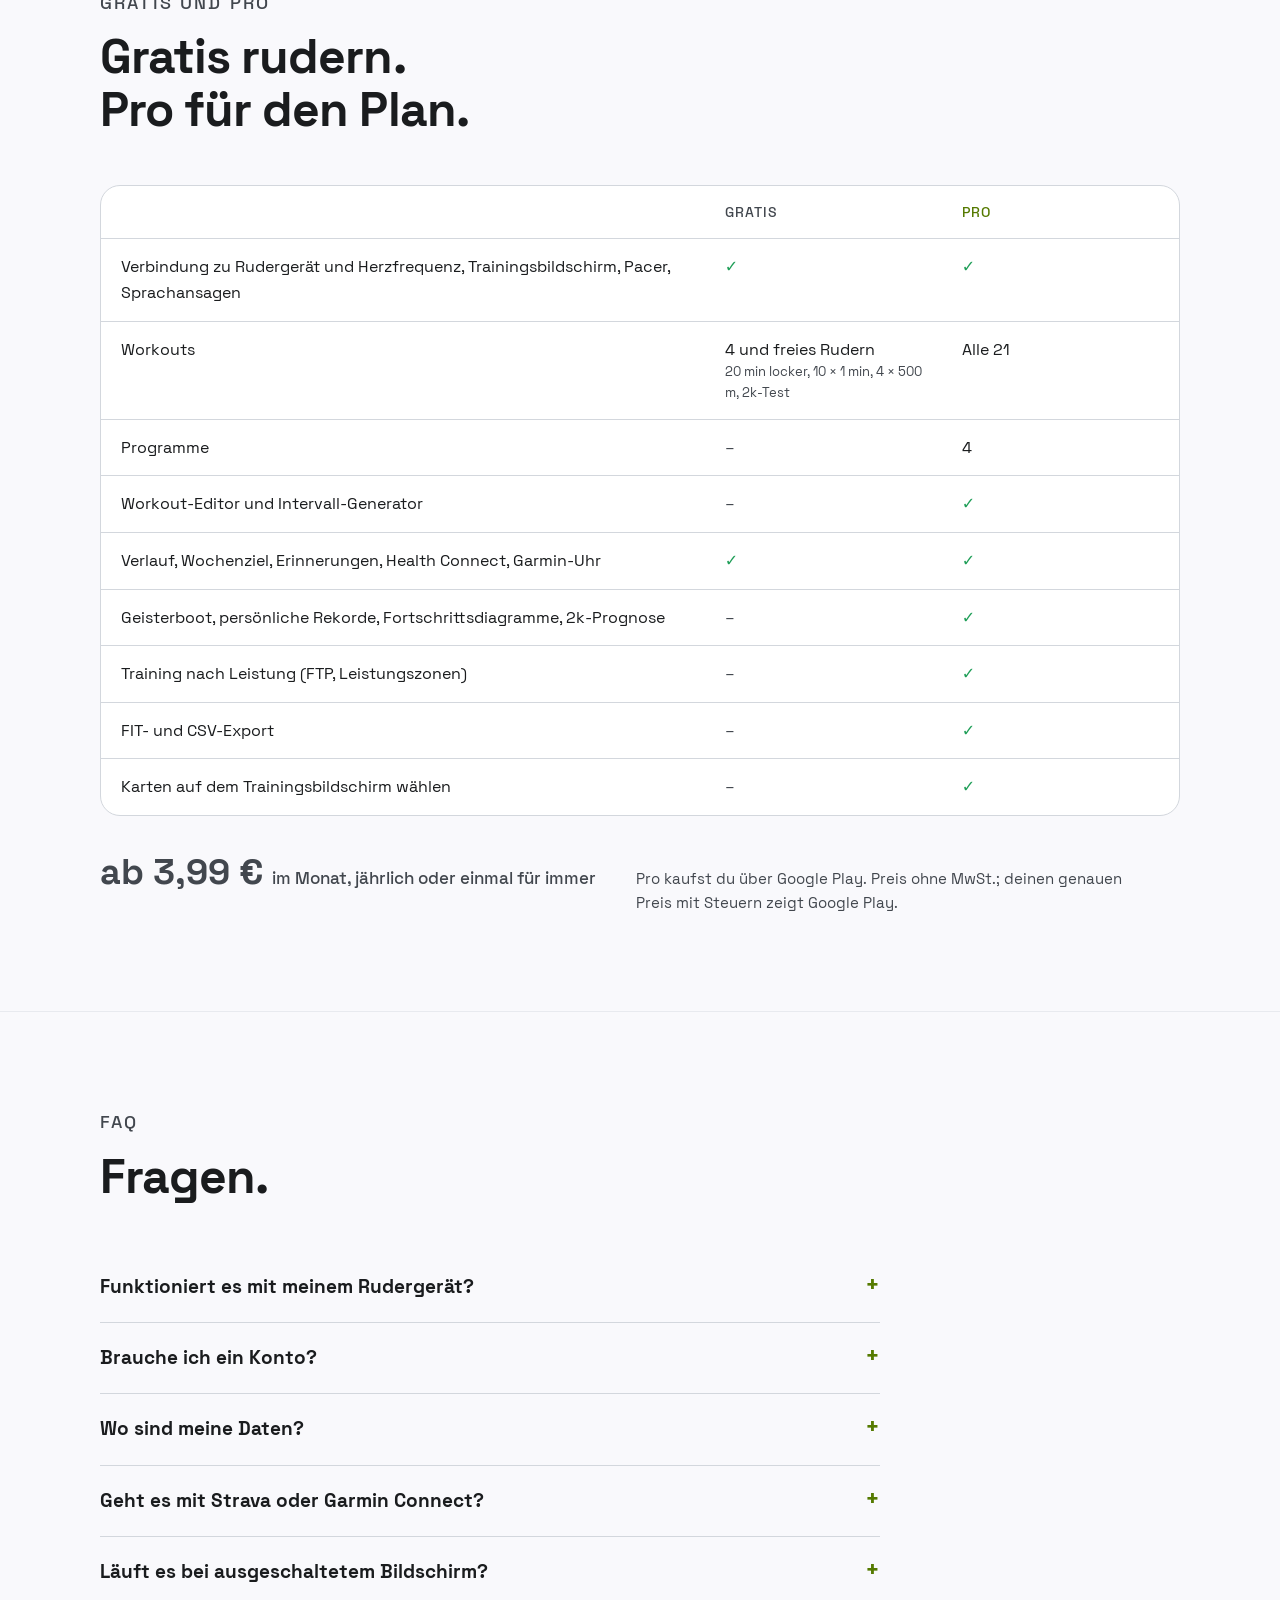
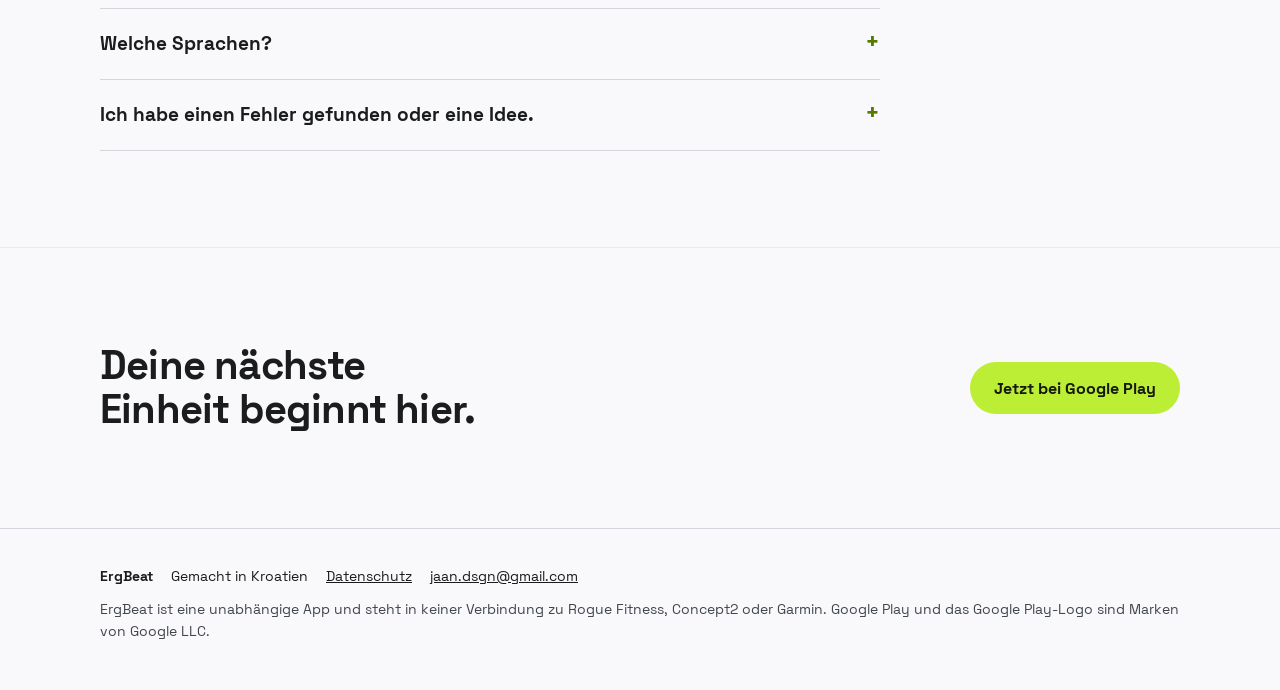
==== commit 974bb94d: "ErgBeat is out on Google Play: the store link instead of the closed test, in all nine languages Co-A" ====
--- a/de/index.html
+++ b/de/index.html
@@ -67,10 +67,10 @@
       <h1>Dein Rudergerät, mit einem <em>Coach auf dem Bildschirm.</em></h1>
       <p class="lede">Per Bluetooth verbinden, Workout wählen und nach einem Pacer rudern, den du quer durch den Raum erkennst. Tempozonen aus deinen 2k, Sprachansagen und deine beste Einheit als Geisterboot neben dir.</p>
       <div class="cta">
-        <a class="btn btn-volt" href="https://play.google.com/apps/testing/com.kriative.ergbeat">Tester werden</a>
+        <a class="btn btn-volt" href="https://play.google.com/store/apps/details?id=com.kriative.ergbeat">Jetzt bei Google Play</a>
         <a class="btn btn-ghost" href="#how">So funktioniert's</a>
       </div>
-      <div class="tester"><span class="dot" aria-hidden="true"></span><p><b>ErgBeat ist im geschlossenen Test auf Google Play.</b> Mach mit, rudere ein paar Einheiten und sag uns, was du denkst. Android 8.0 oder neuer, kostenlos, Pro optional.</p></div>
+      <div class="tester"><span class="dot" aria-hidden="true"></span><p><b>ErgBeat ist jetzt bei Google Play.</b> Android 8.0 oder neuer, kostenlos, Pro optional.</p></div>
     </div>
     <div class="hero-visual">
       <div class="phone"><img src="../assets/img/live-en.webp" width="720" height="1281" alt="ErgBeat-Trainingsbildschirm: Intervall 3 eines 5 × 1000 m Workouts, noch 387 Meter, in der Zone, 36 Meter vor dem Geisterboot." fetchpriority="high"></div>
@@ -245,8 +245,8 @@
 
 <section class="closing">
   <div class="wrap">
-    <h2>Gestalte ErgBeat vor dem Start mit.</h2>
-    <a class="btn btn-volt" href="https://play.google.com/apps/testing/com.kriative.ergbeat">Tester werden</a>
+    <h2>Deine nächste Einheit beginnt hier.</h2>
+    <a class="btn btn-volt" href="https://play.google.com/store/apps/details?id=com.kriative.ergbeat">Jetzt bei Google Play</a>
   </div>
 </section>
 </main>
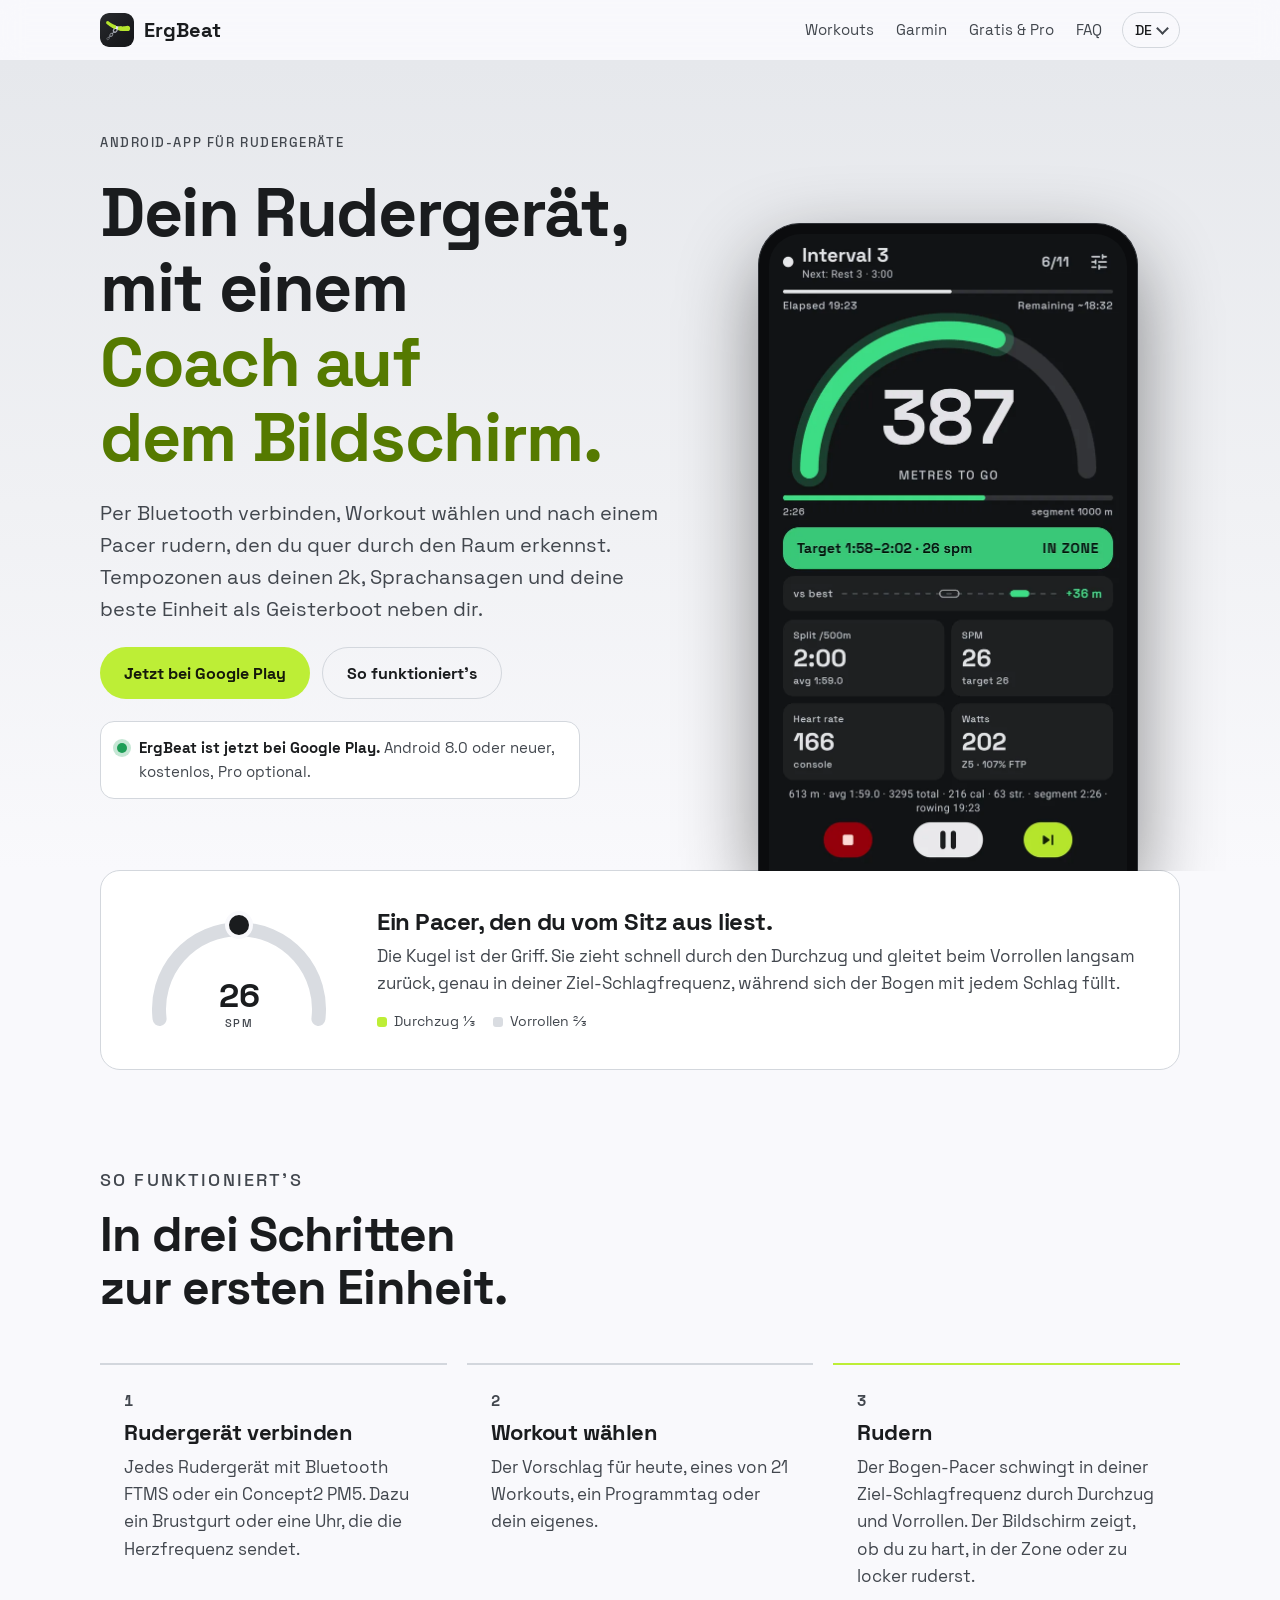
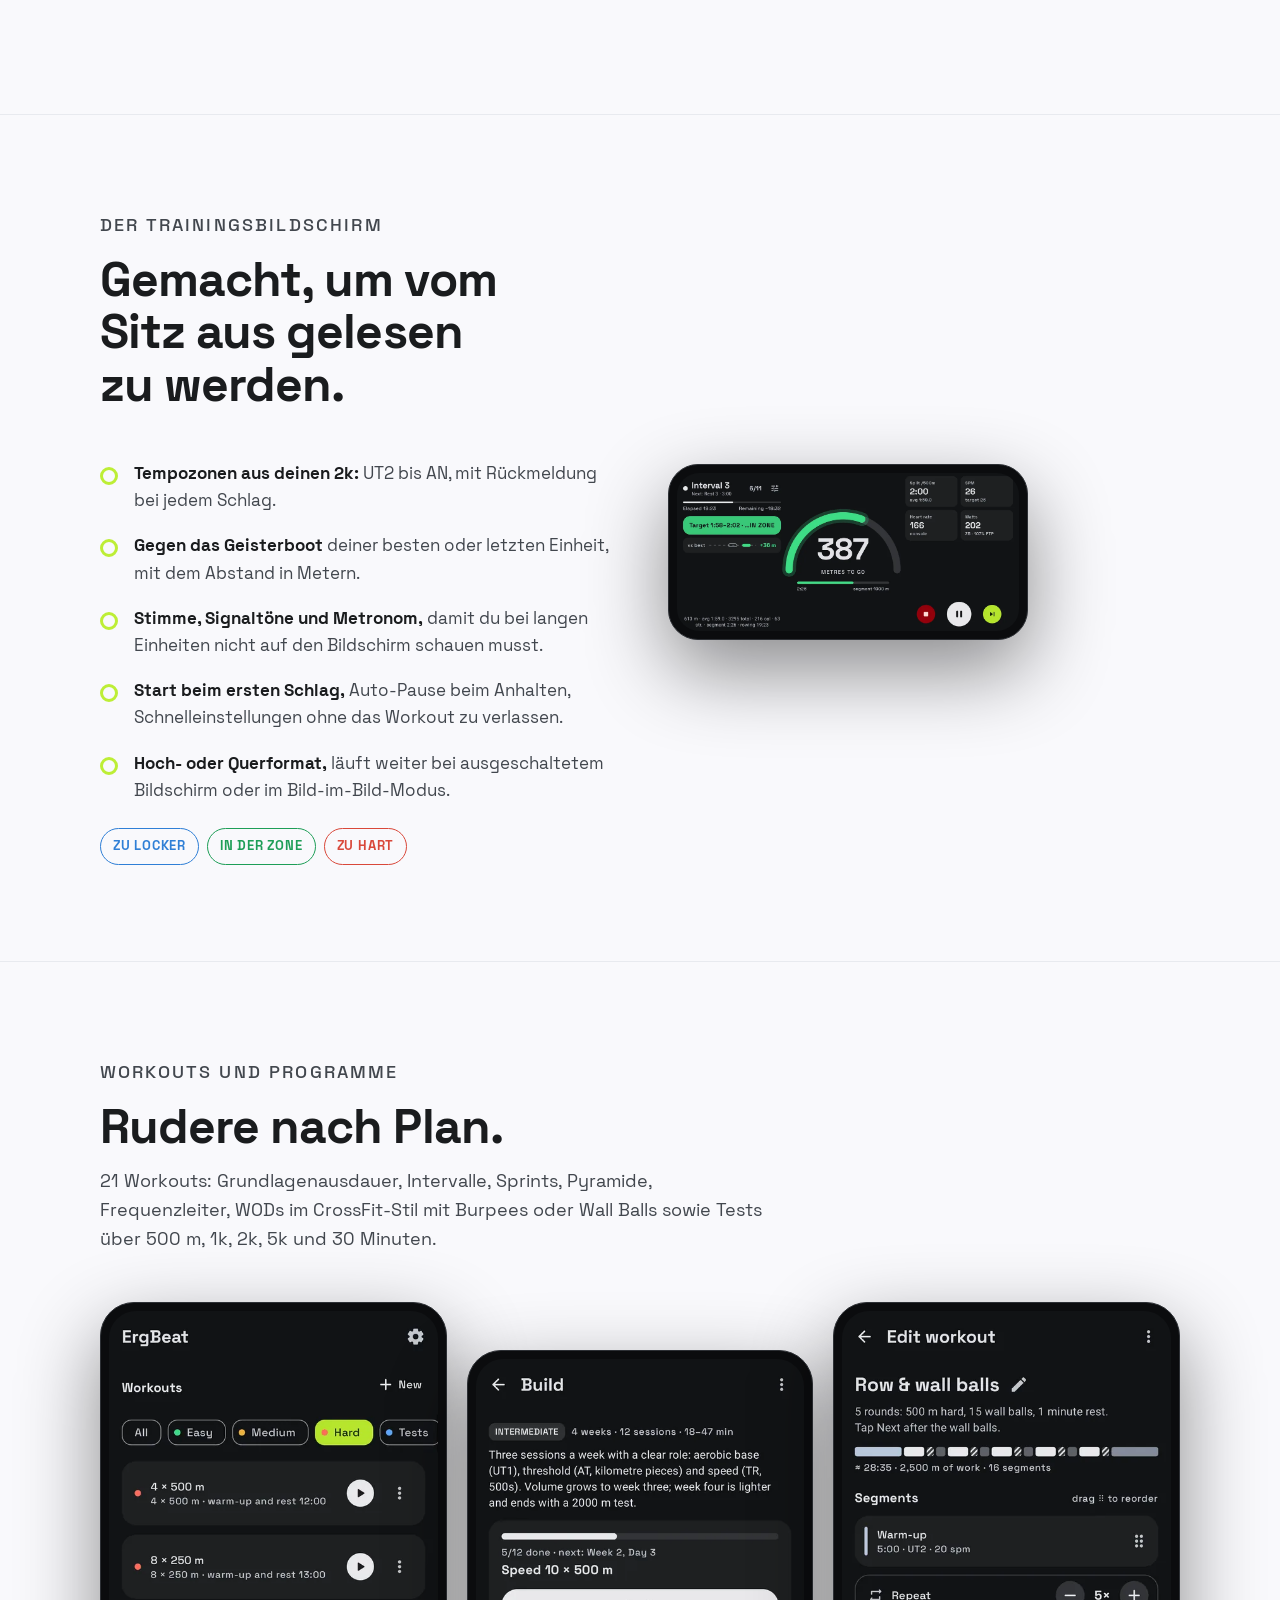
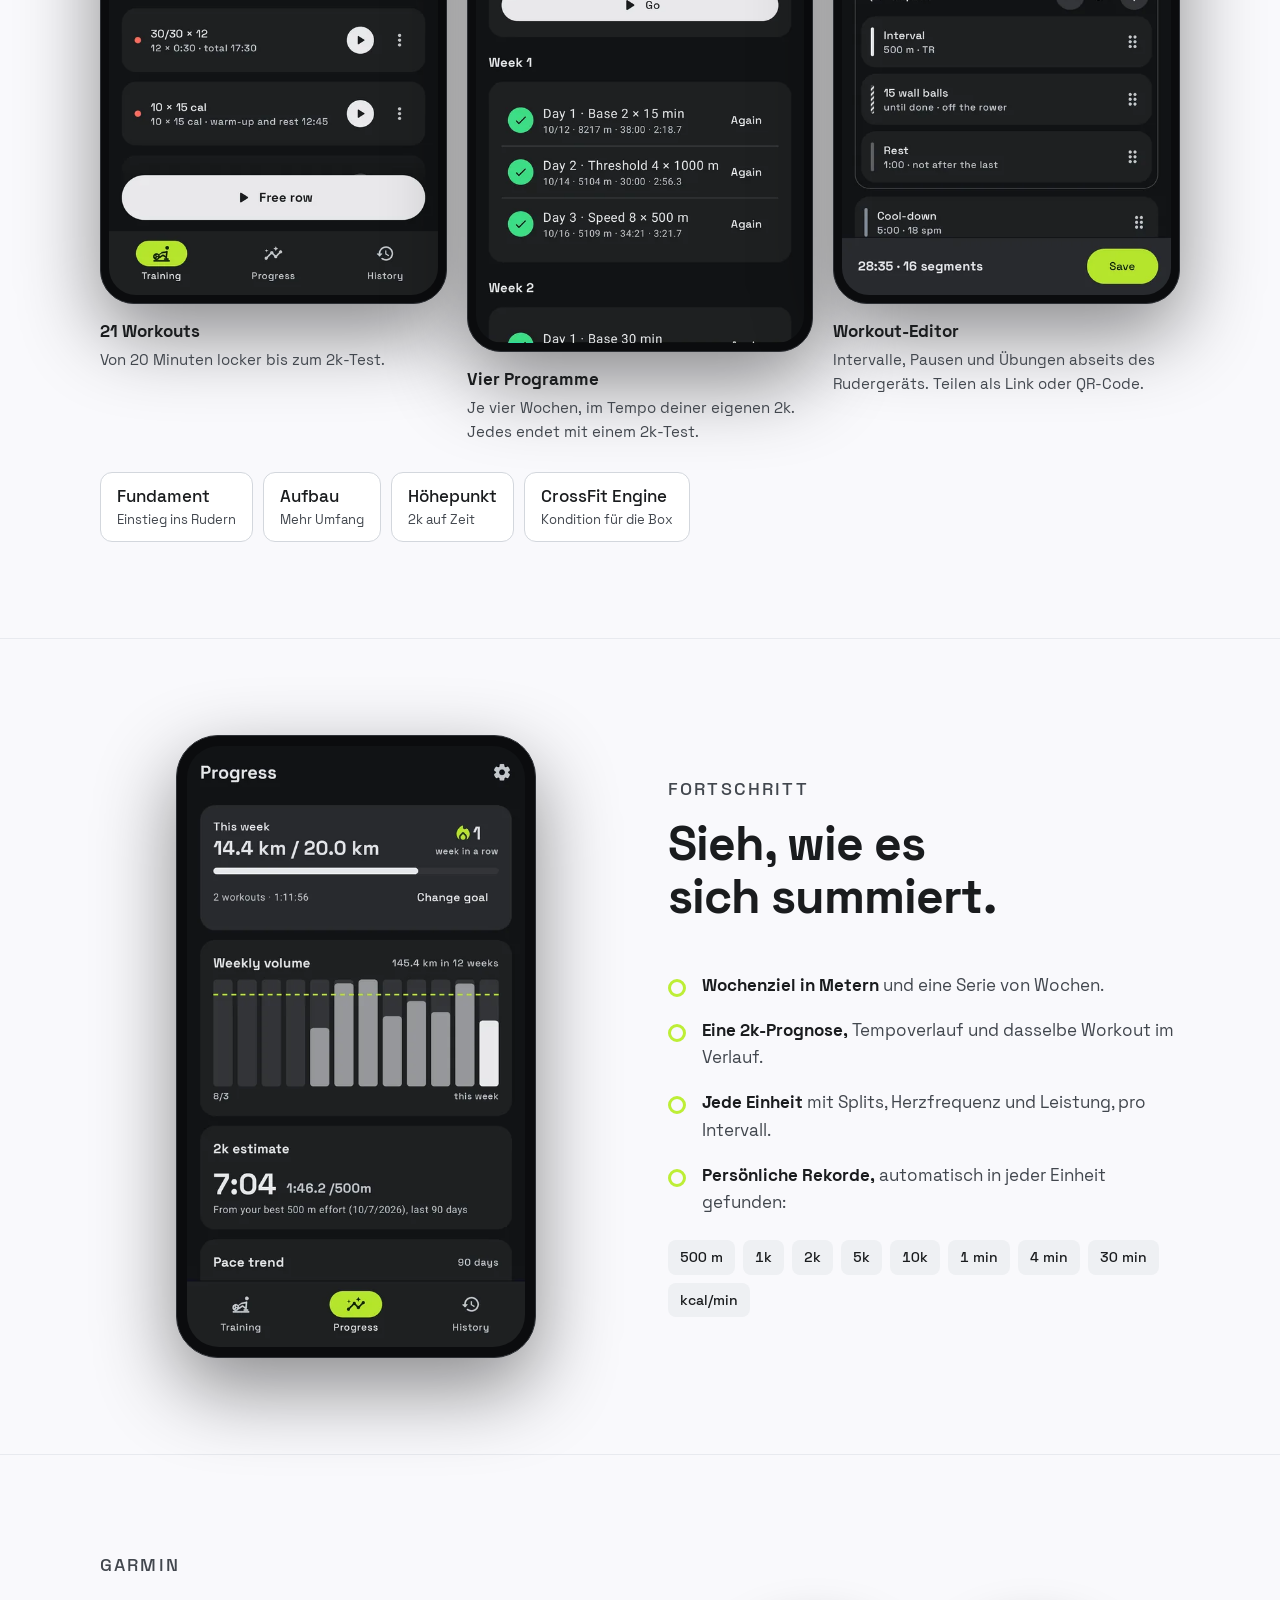
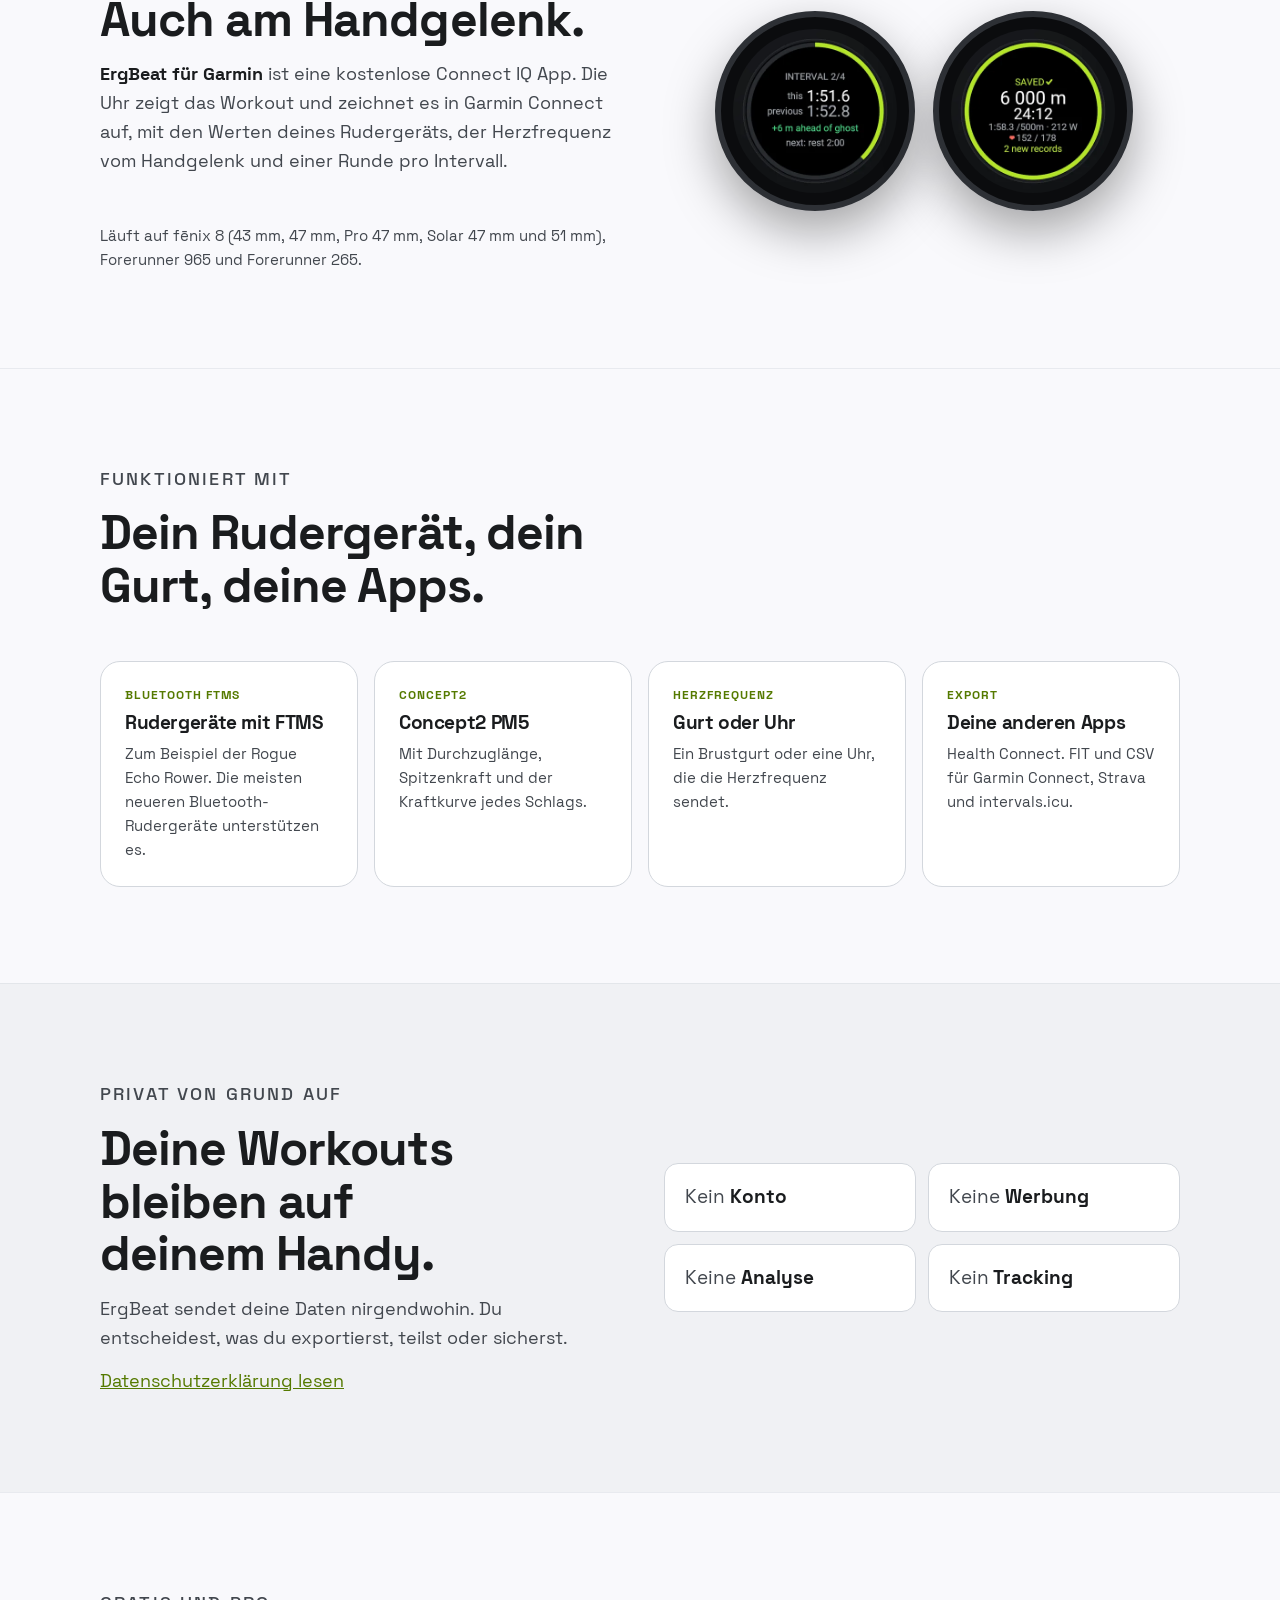
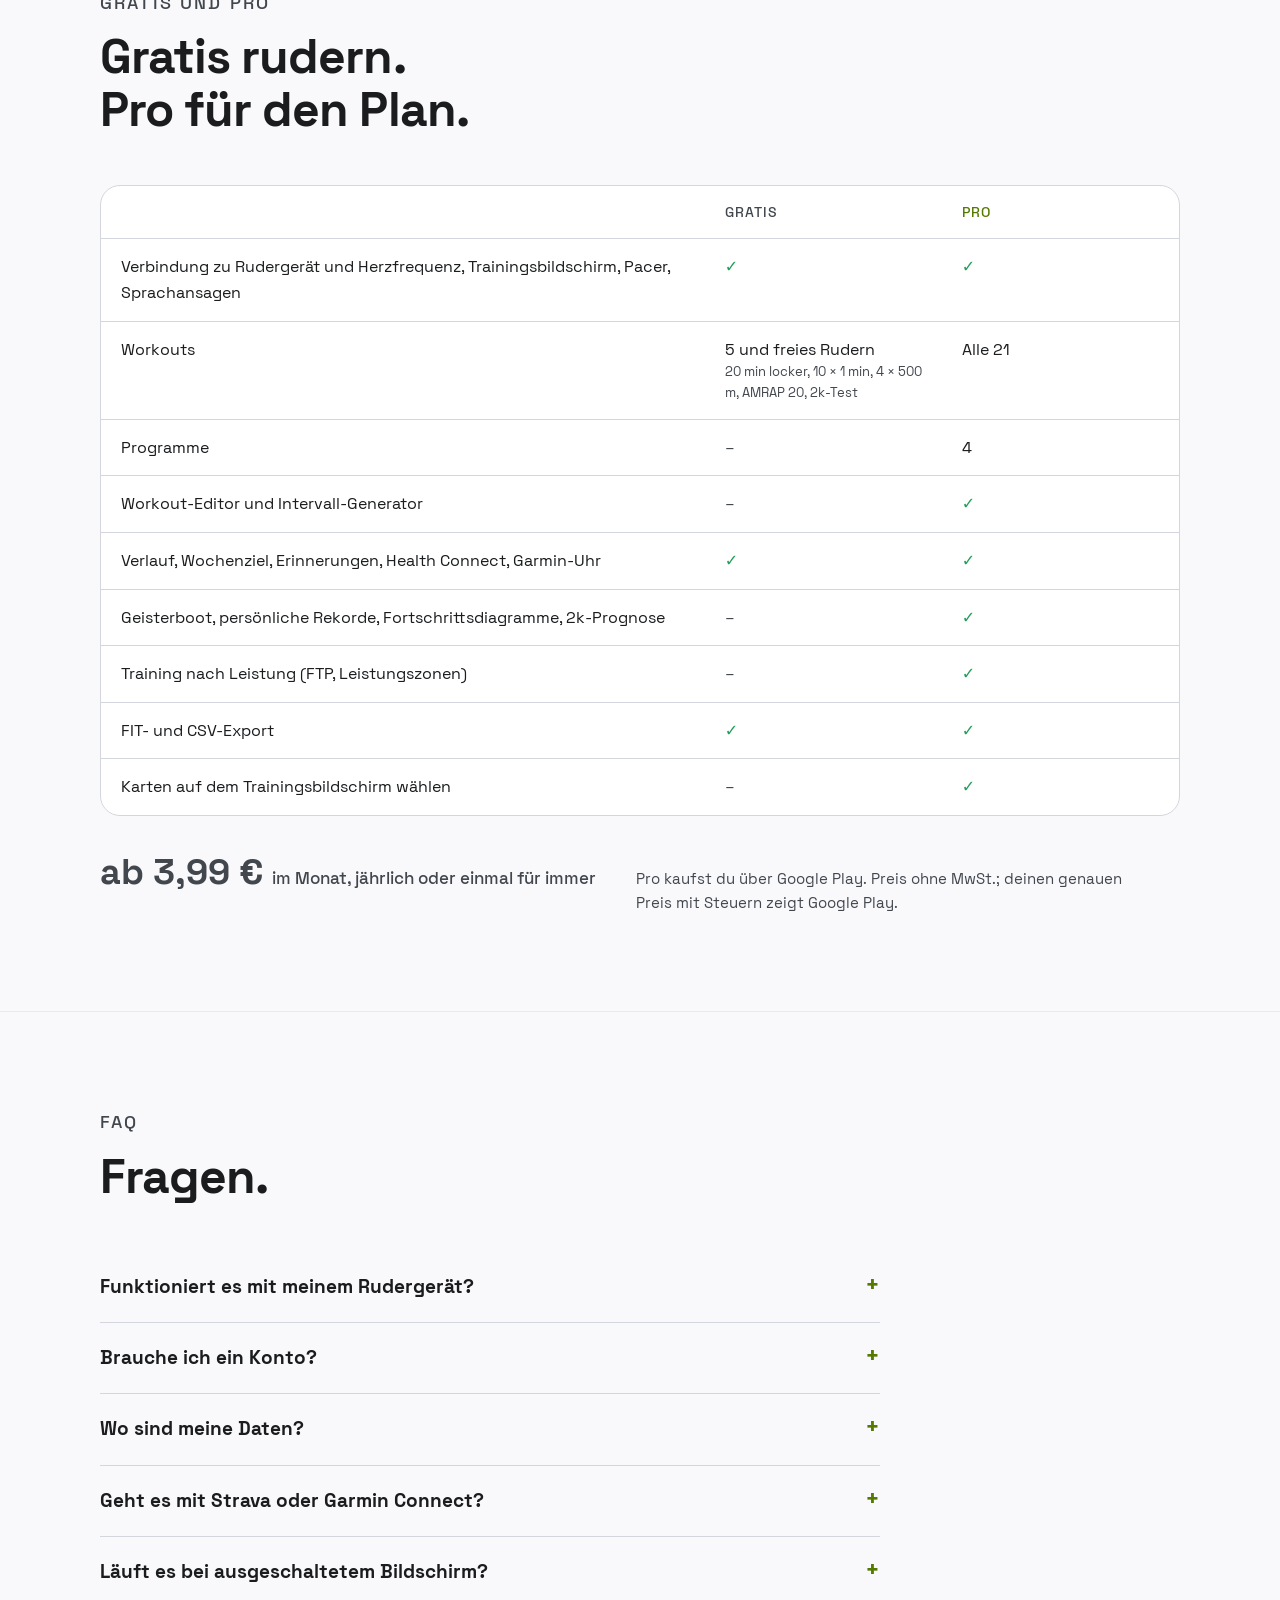
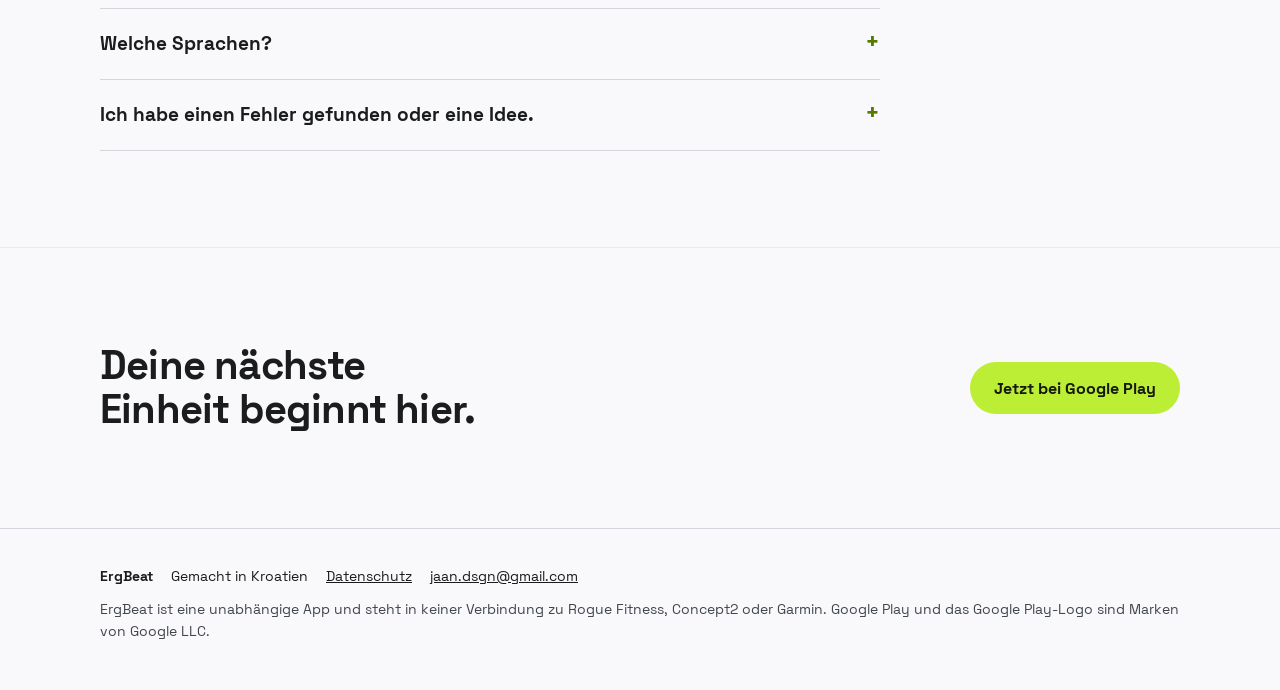
==== commit 380f2351: "Site for 0.73: FIT and CSV export free, AMRAP 20 among the free workouts Merge once 0.73 is live on " ====
--- a/de/index.html
+++ b/de/index.html
@@ -185,7 +185,7 @@
       <div class="device"><span class="tag">Bluetooth FTMS</span><h3>Rudergeräte mit FTMS</h3><p>Zum Beispiel der Rogue Echo Rower. Die meisten neueren Bluetooth-Rudergeräte unterstützen es.</p></div>
       <div class="device"><span class="tag">Concept2</span><h3>Concept2 PM5</h3><p>Mit Durchzuglänge, Spitzenkraft und der Kraftkurve jedes Schlags.</p></div>
       <div class="device"><span class="tag">Herzfrequenz</span><h3>Gurt oder Uhr</h3><p>Ein Brustgurt oder eine Uhr, die die Herzfrequenz sendet.</p></div>
-      <div class="device"><span class="tag">Export</span><h3>Deine anderen Apps</h3><p>Health Connect. FIT und CSV für Garmin Connect, Strava und intervals.icu (Pro).</p></div>
+      <div class="device"><span class="tag">Export</span><h3>Deine anderen Apps</h3><p>Health Connect. FIT und CSV für Garmin Connect, Strava und intervals.icu.</p></div>
       
     </div>
   </div>
@@ -208,13 +208,13 @@
         <thead><tr><th scope="col"><span class="sr">Funktion</span></th><th scope="col">Gratis</th><th scope="col" class="pro">Pro</th></tr></thead>
         <tbody>
           <tr><td>Verbindung zu Rudergerät und Herzfrequenz, Trainingsbildschirm, Pacer, Sprachansagen</td><td class="y" aria-label="Enthalten">✓</td><td class="y" aria-label="Enthalten">✓</td></tr>
-          <tr><td>Workouts</td><td>4 und freies Rudern<small>20 min locker, 10 × 1 min, 4 × 500 m, 2k-Test</small></td><td>Alle 21</td></tr>
+          <tr><td>Workouts</td><td>5 und freies Rudern<small>20 min locker, 10 × 1 min, 4 × 500 m, AMRAP 20, 2k-Test</small></td><td>Alle 21</td></tr>
           <tr><td>Programme</td><td class="n" aria-label="Nicht enthalten">–</td><td>4</td></tr>
           <tr><td>Workout-Editor und Intervall-Generator</td><td class="n" aria-label="Nicht enthalten">–</td><td class="y" aria-label="Enthalten">✓</td></tr>
           <tr><td>Verlauf, Wochenziel, Erinnerungen, Health Connect, Garmin-Uhr</td><td class="y" aria-label="Enthalten">✓</td><td class="y" aria-label="Enthalten">✓</td></tr>
           <tr><td>Geisterboot, persönliche Rekorde, Fortschrittsdiagramme, 2k-Prognose</td><td class="n" aria-label="Nicht enthalten">–</td><td class="y" aria-label="Enthalten">✓</td></tr>
           <tr><td>Training nach Leistung (FTP, Leistungszonen)</td><td class="n" aria-label="Nicht enthalten">–</td><td class="y" aria-label="Enthalten">✓</td></tr>
-          <tr><td>FIT- und CSV-Export</td><td class="n" aria-label="Nicht enthalten">–</td><td class="y" aria-label="Enthalten">✓</td></tr>
+          <tr><td>FIT- und CSV-Export</td><td class="y" aria-label="Enthalten">✓</td><td class="y" aria-label="Enthalten">✓</td></tr>
           <tr><td>Karten auf dem Trainingsbildschirm wählen</td><td class="n" aria-label="Nicht enthalten">–</td><td class="y" aria-label="Enthalten">✓</td></tr>
           
         </tbody>
@@ -234,7 +234,7 @@
       <details><summary>Funktioniert es mit meinem Rudergerät?</summary><p>Wenn dein Rudergerät oder sein Monitor Bluetooth FTMS unterstützt (die meisten neueren Bluetooth-Rudergeräte tun das), ja. Der Concept2 PM5 wird direkt unterstützt. Nicht sicher? Installiere die App und tippe auf Rudergerät: ErgBeat zeigt, was es findet, und mit dem Demo-Rudergerät kannst du alles ohne Gerät ausprobieren.</p></details>
       <details><summary>Brauche ich ein Konto?</summary><p>Nein. Es gibt kein Konto und keine Anmeldung.</p></details>
       <details><summary>Wo sind meine Daten?</summary><p>Auf deinem Handy. Du kannst sie in eine Datei deiner Wahl sichern (zum Beispiel auf Google Drive) und Einheiten als FIT oder CSV exportieren.</p></details>
-      <details><summary>Geht es mit Strava oder Garmin Connect?</summary><p>Ja. Die Garmin-App zeichnet direkt in Garmin Connect auf, und Pro exportiert FIT-Dateien für Strava, Garmin Connect und intervals.icu.</p></details>
+      <details><summary>Geht es mit Strava oder Garmin Connect?</summary><p>Ja. Die Garmin-App zeichnet direkt in Garmin Connect auf, und ErgBeat exportiert FIT-Dateien für Strava, Garmin Connect und intervals.icu.</p></details>
       <details><summary>Läuft es bei ausgeschaltetem Bildschirm?</summary><p>Ja. Das Workout läuft weiter, mit einer Benachrichtigung auf dem Sperrbildschirm.</p></details>
       <details><summary>Welche Sprachen?</summary><p>Englisch, Kroatisch, Deutsch, Spanisch, Französisch, Italienisch, Portugiesisch, Polnisch und Niederländisch.</p></details>
       <details><summary>Ich habe einen Fehler gefunden oder eine Idee.</summary><p>Nutze <i>Feedback senden</i> in der App oder schreib an <a href="mailto:jaan.dsgn@gmail.com">jaan.dsgn@gmail.com</a>.</p></details>
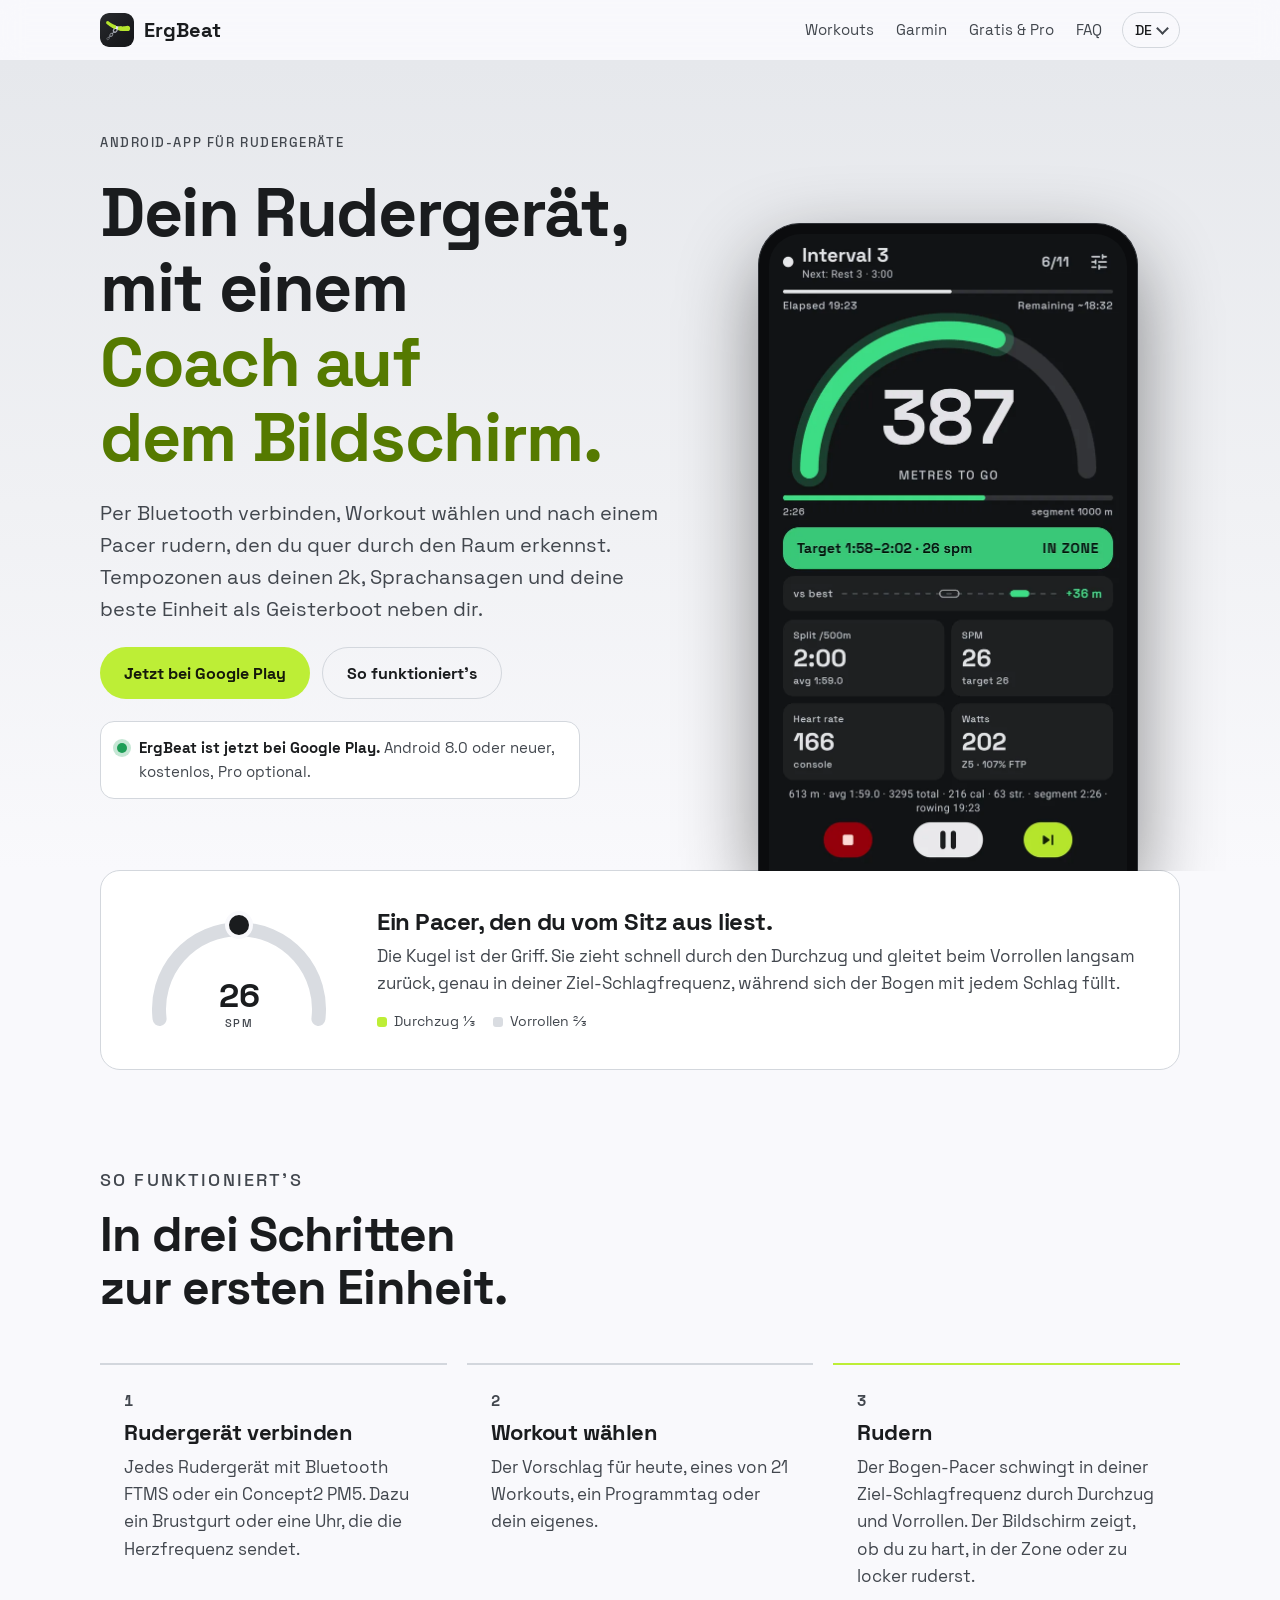
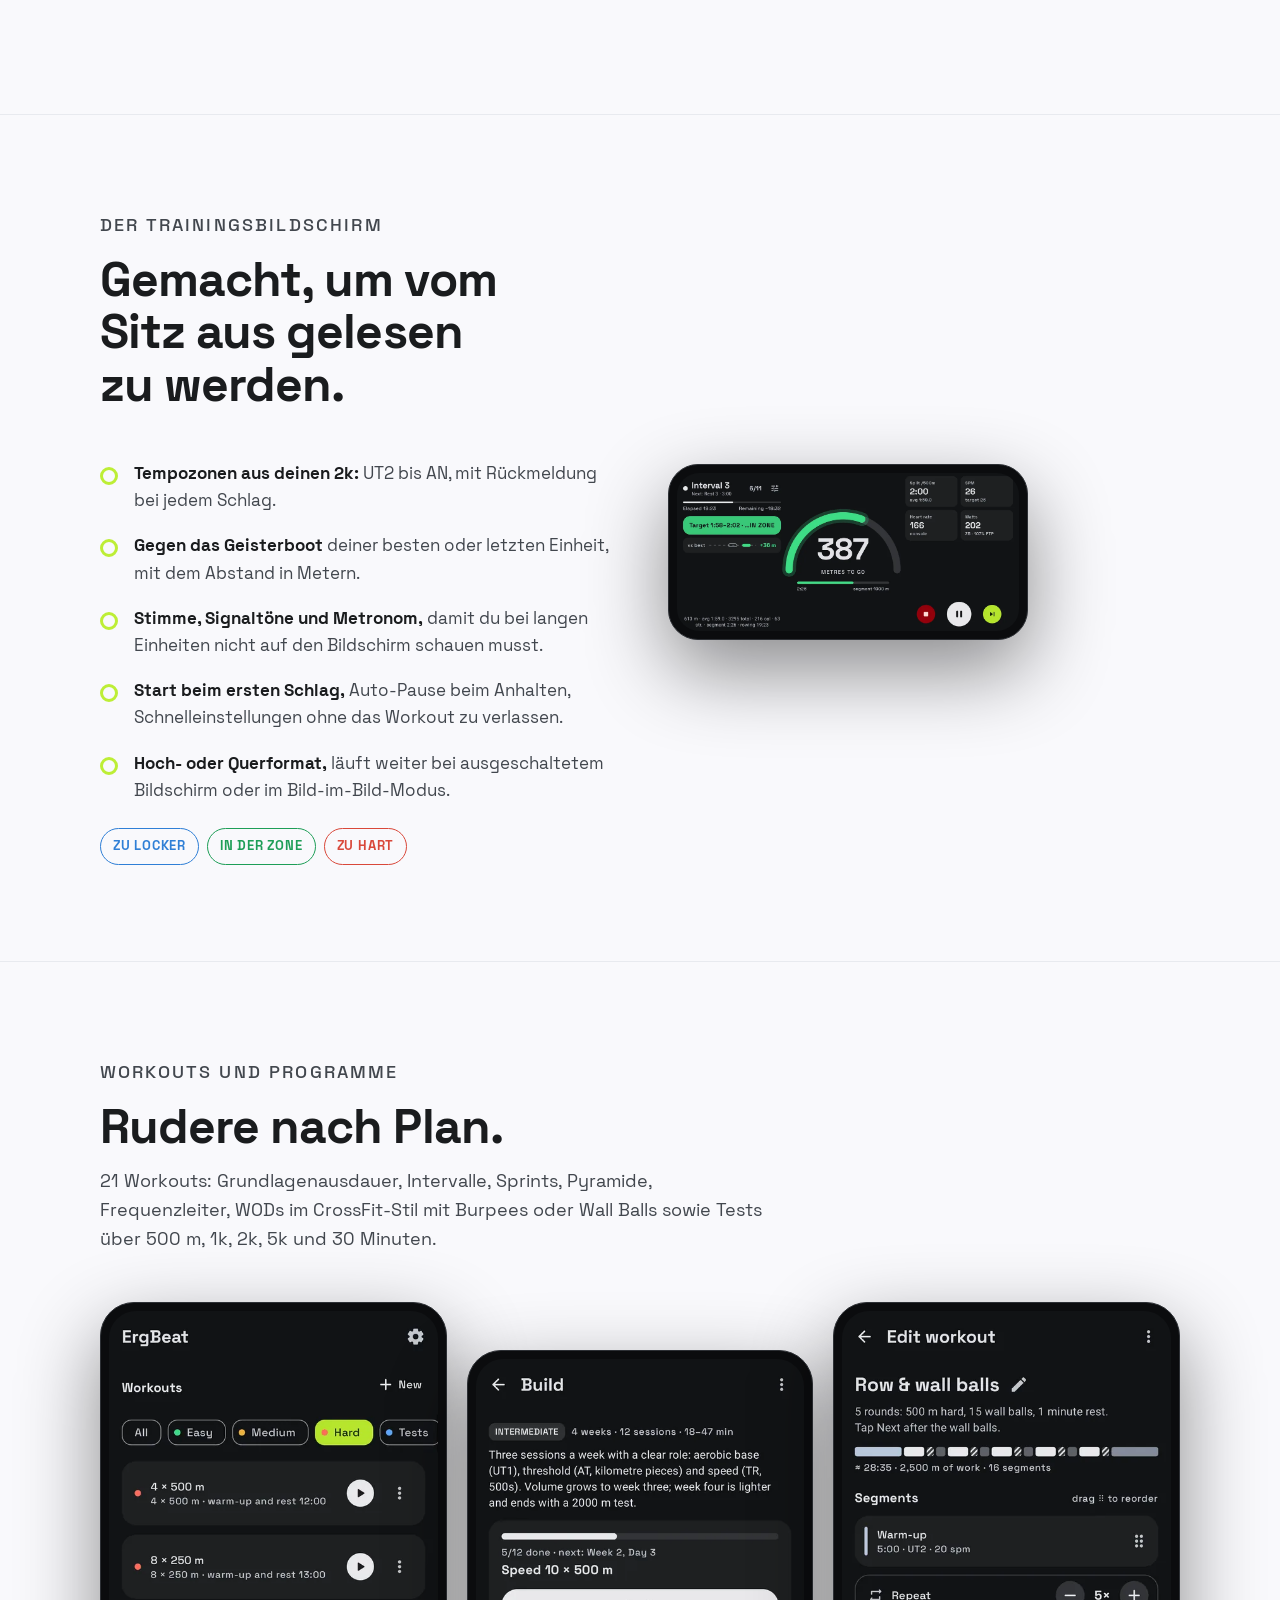
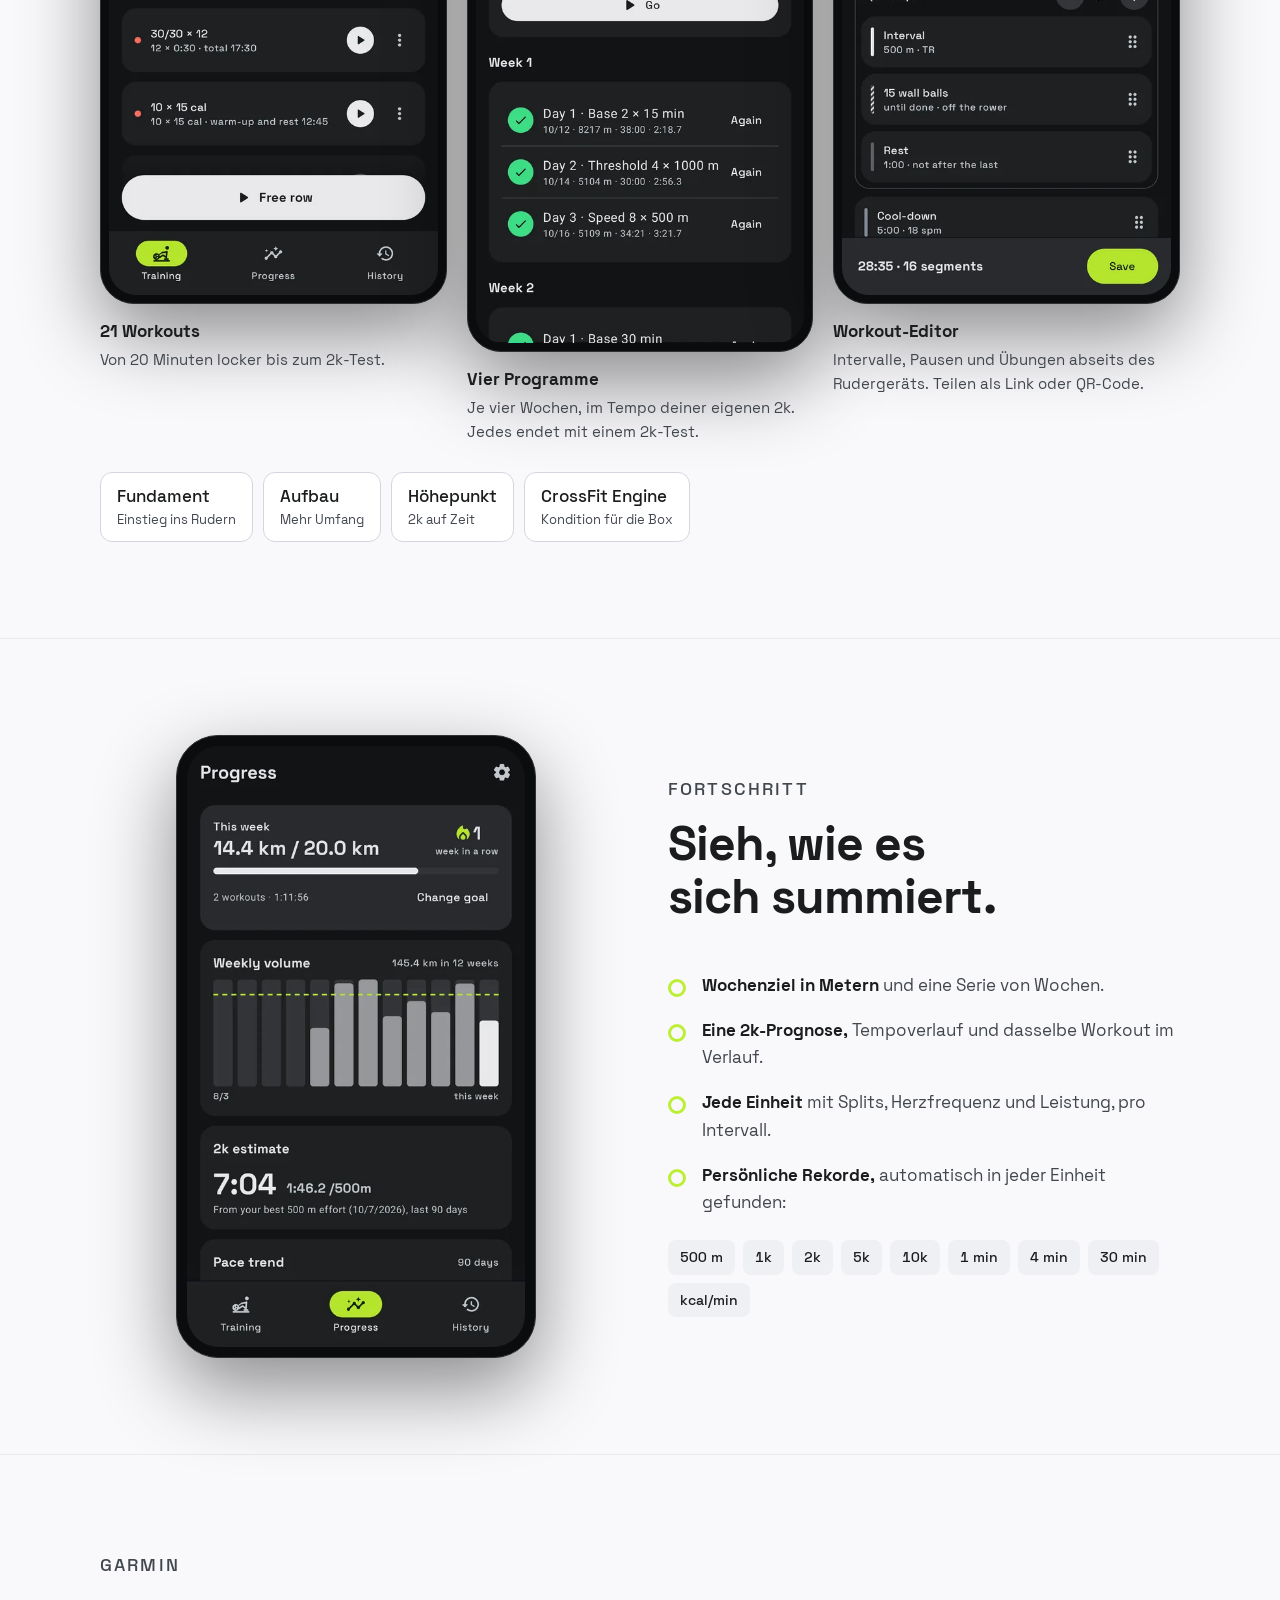
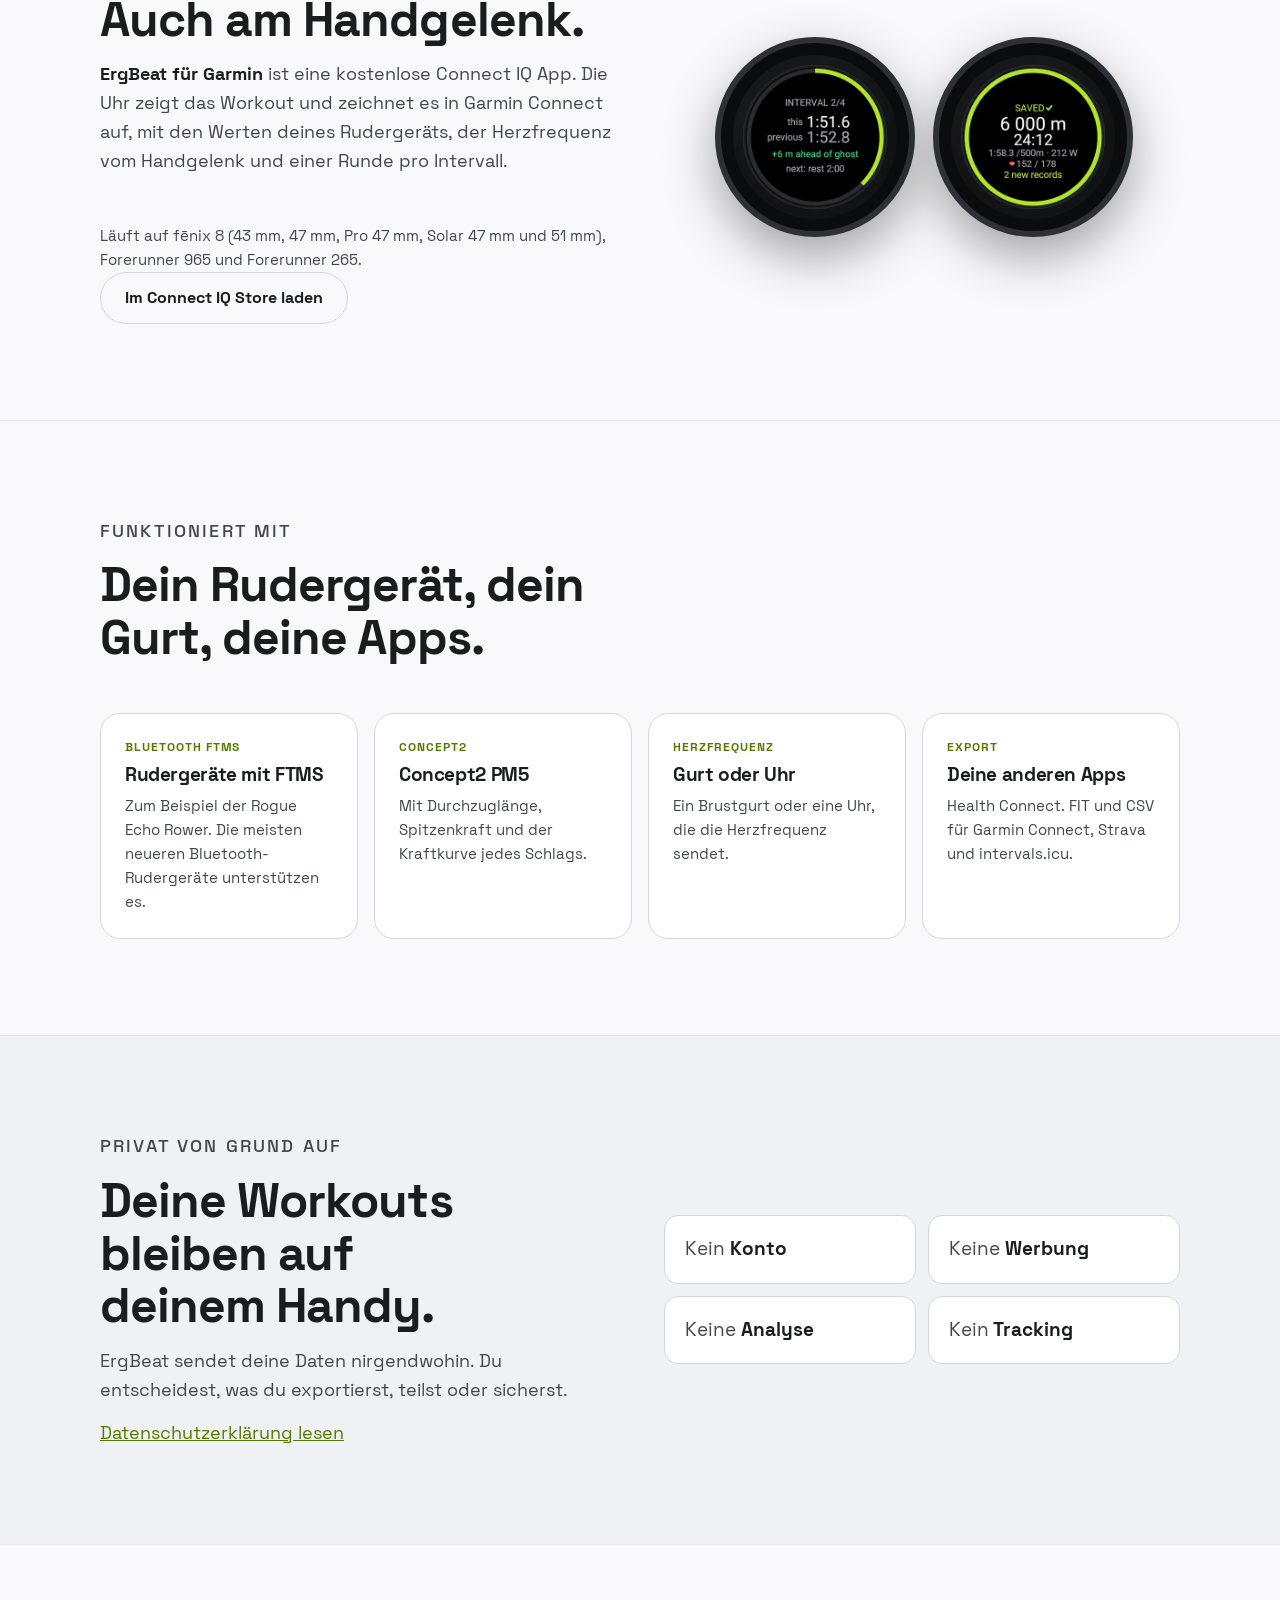
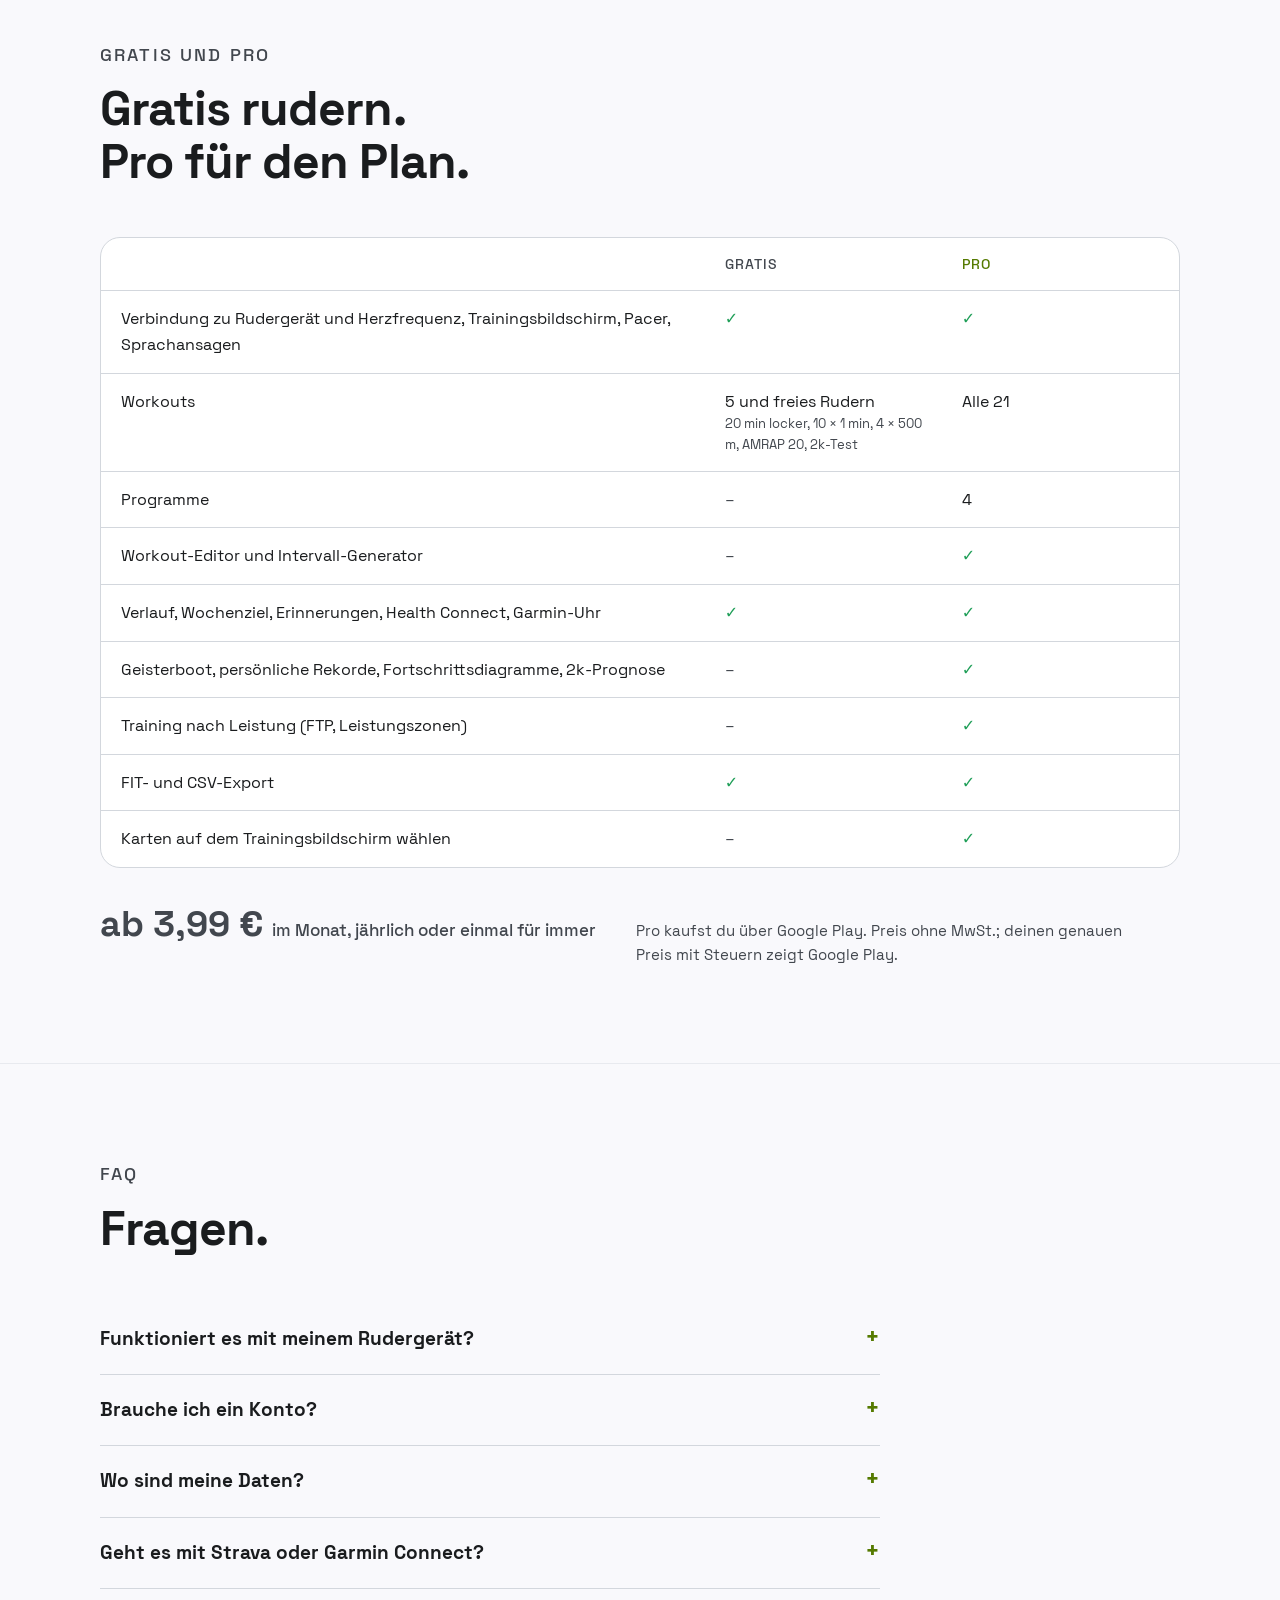
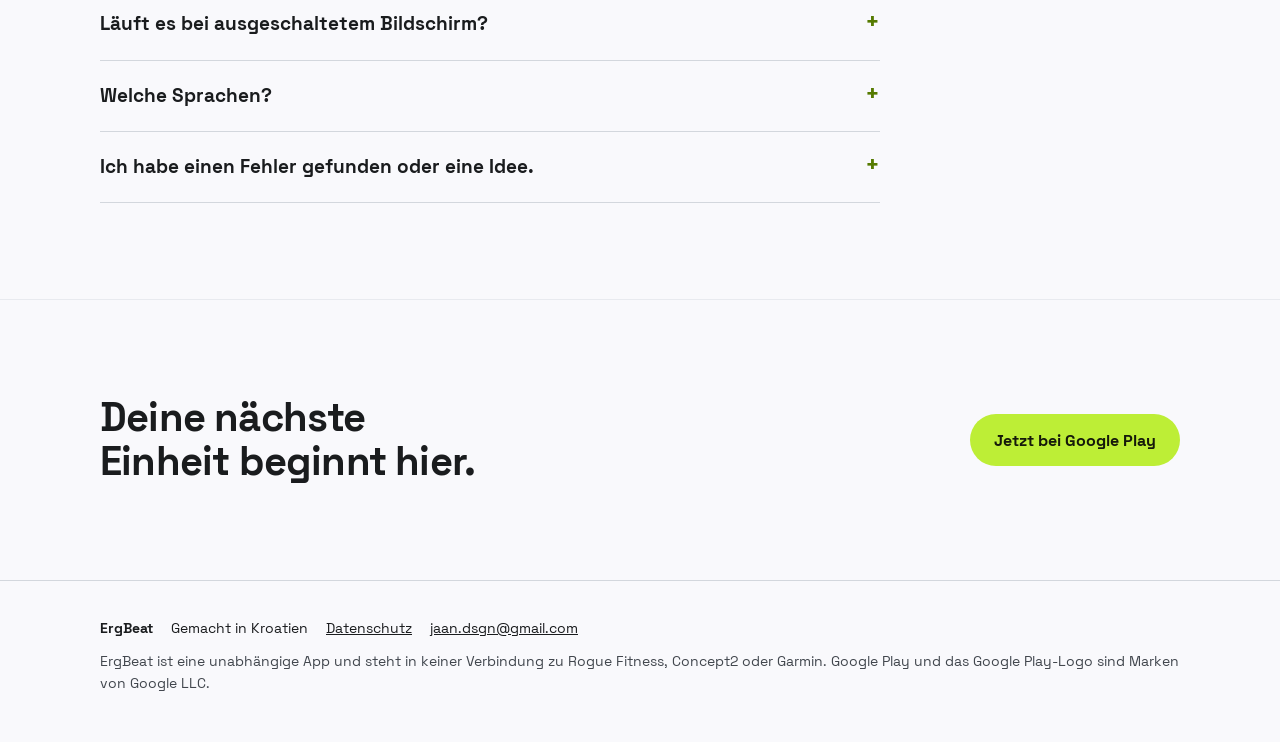
==== commit f5b2054f: "ErgBeat is in the Connect IQ store: store button on every page and /garmin /garmin leads with the st" ====
--- a/de/index.html
+++ b/de/index.html
@@ -170,6 +170,7 @@
       <div class="head"><p class="label">Garmin</p><h2>Auch am Handgelenk.</h2>
         <p><b>ErgBeat für Garmin</b> ist eine kostenlose Connect IQ App. Die Uhr zeigt das Workout und zeichnet es in Garmin Connect auf, mit den Werten deines Rudergeräts, der Herzfrequenz vom Handgelenk und einer Runde pro Intervall.</p></div>
       <p class="models">Läuft auf fēnix 8 (43 mm, 47 mm, Pro 47 mm, Solar 47 mm und 51 mm), Forerunner 965 und Forerunner 265.</p>
+      <p><a class="btn btn-ghost" href="https://apps.garmin.com/en-US/apps/ac5a308d-259f-4e7f-b3a2-029785e9e4a5">Im Connect IQ Store laden</a></p>
     </div>
     <div class="watches">
       <div class="watch"><img src="../assets/img/watch-interval.webp" width="360" height="360" alt="Uhrbildschirm während eines Intervalls: Split dieses und des vorigen Intervalls, Meter vor dem Geisterboot." loading="lazy"></div>
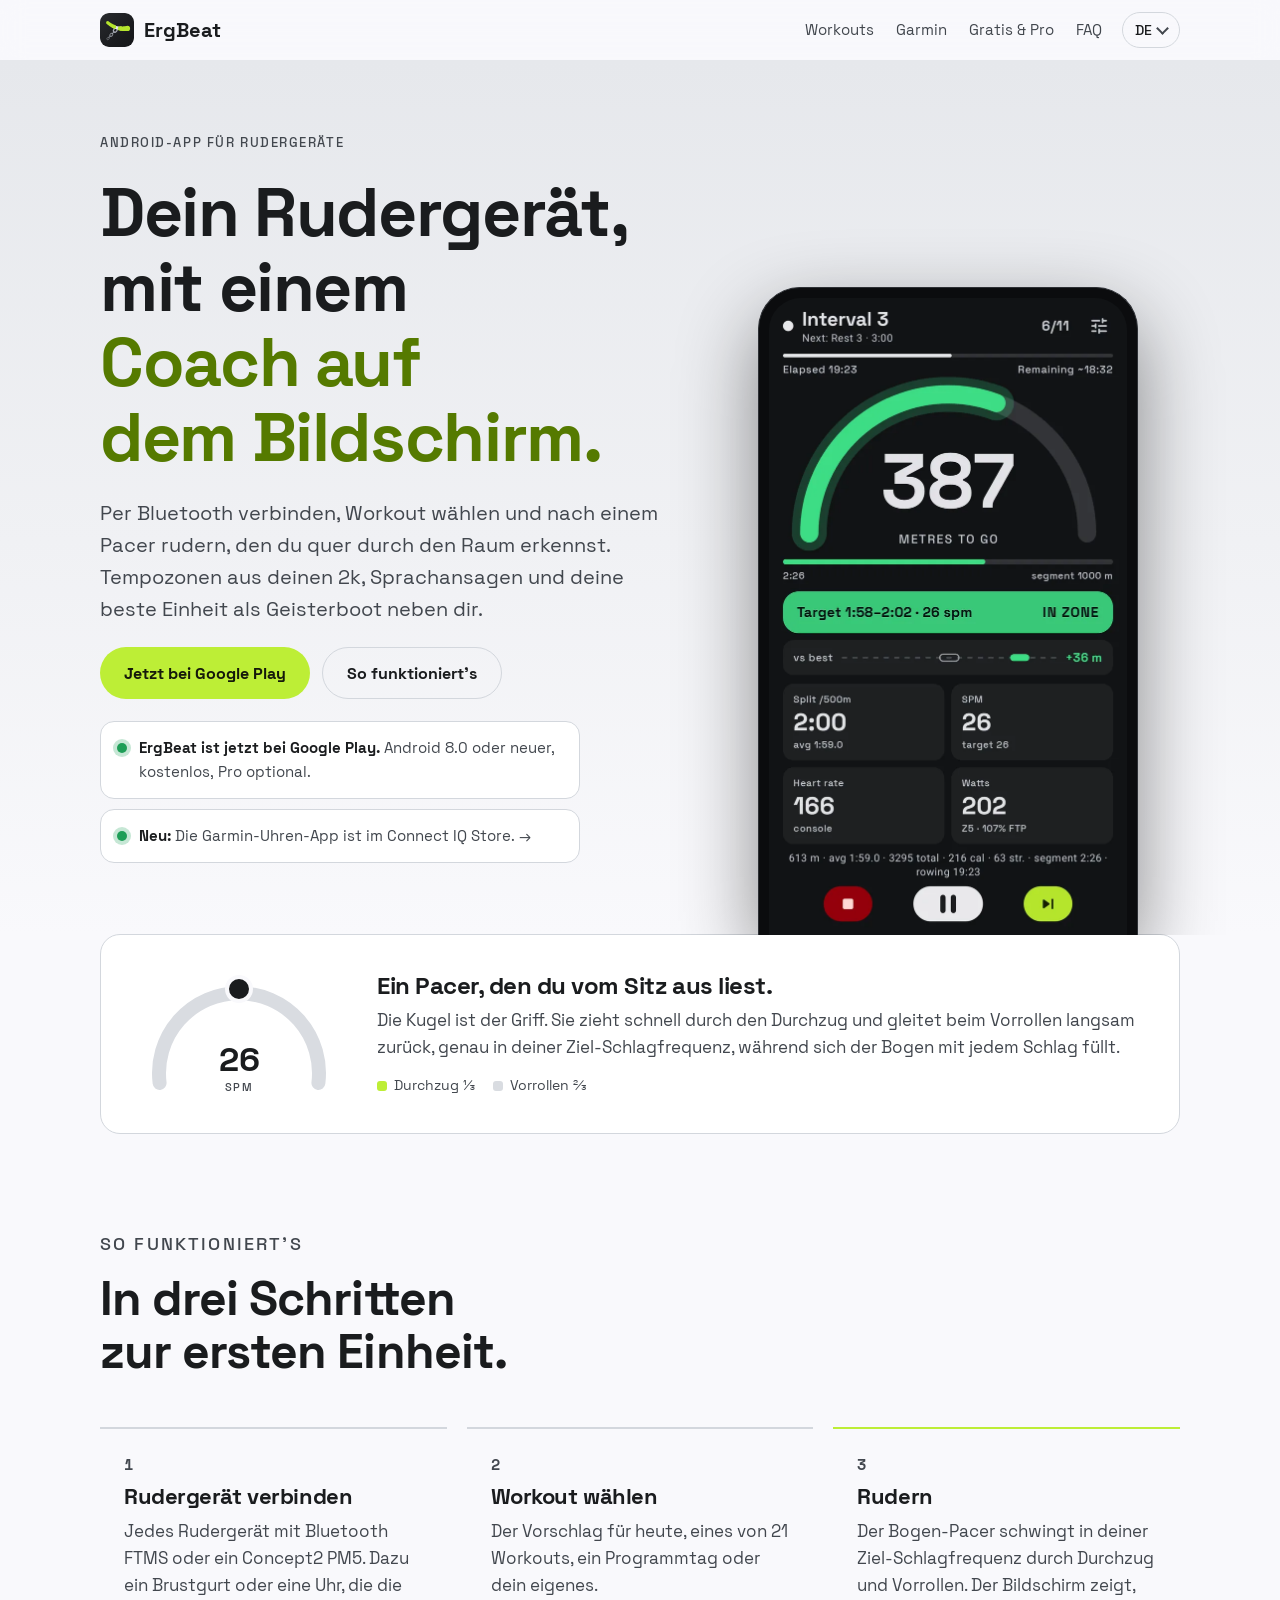
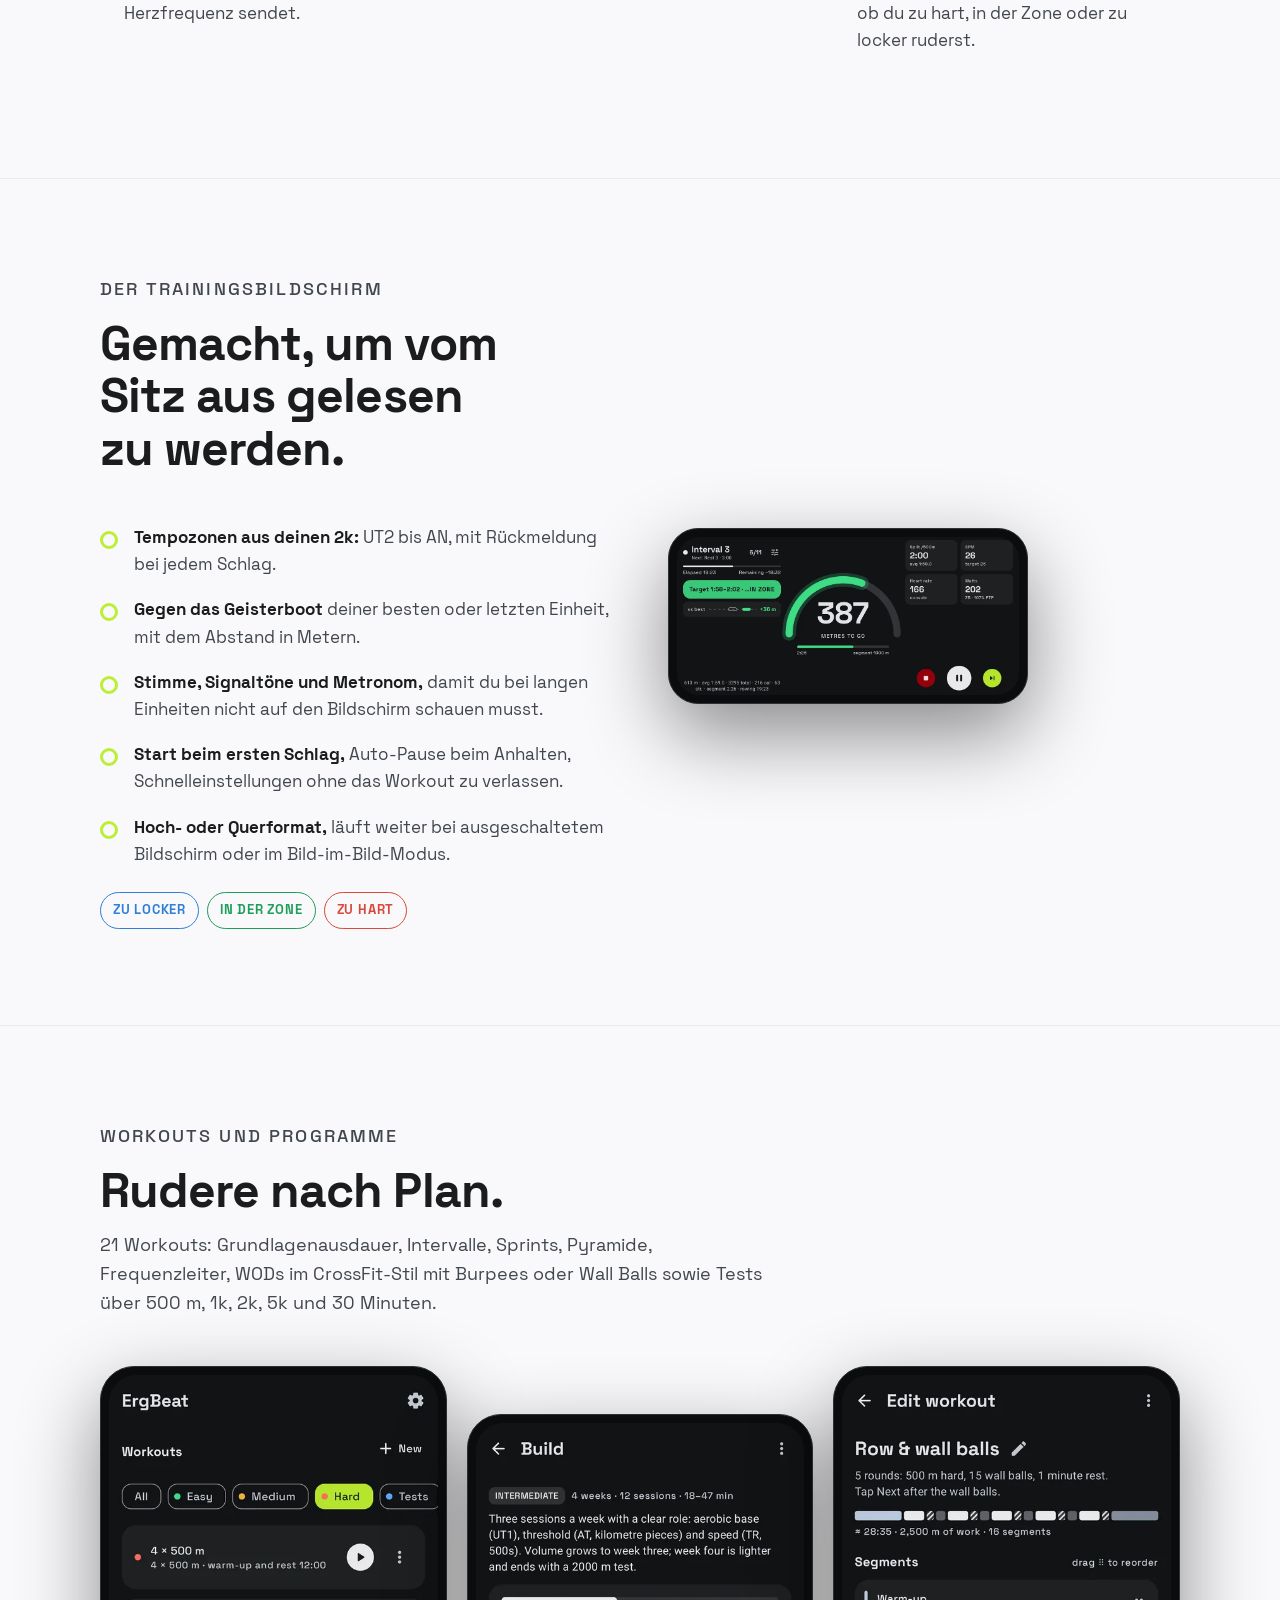
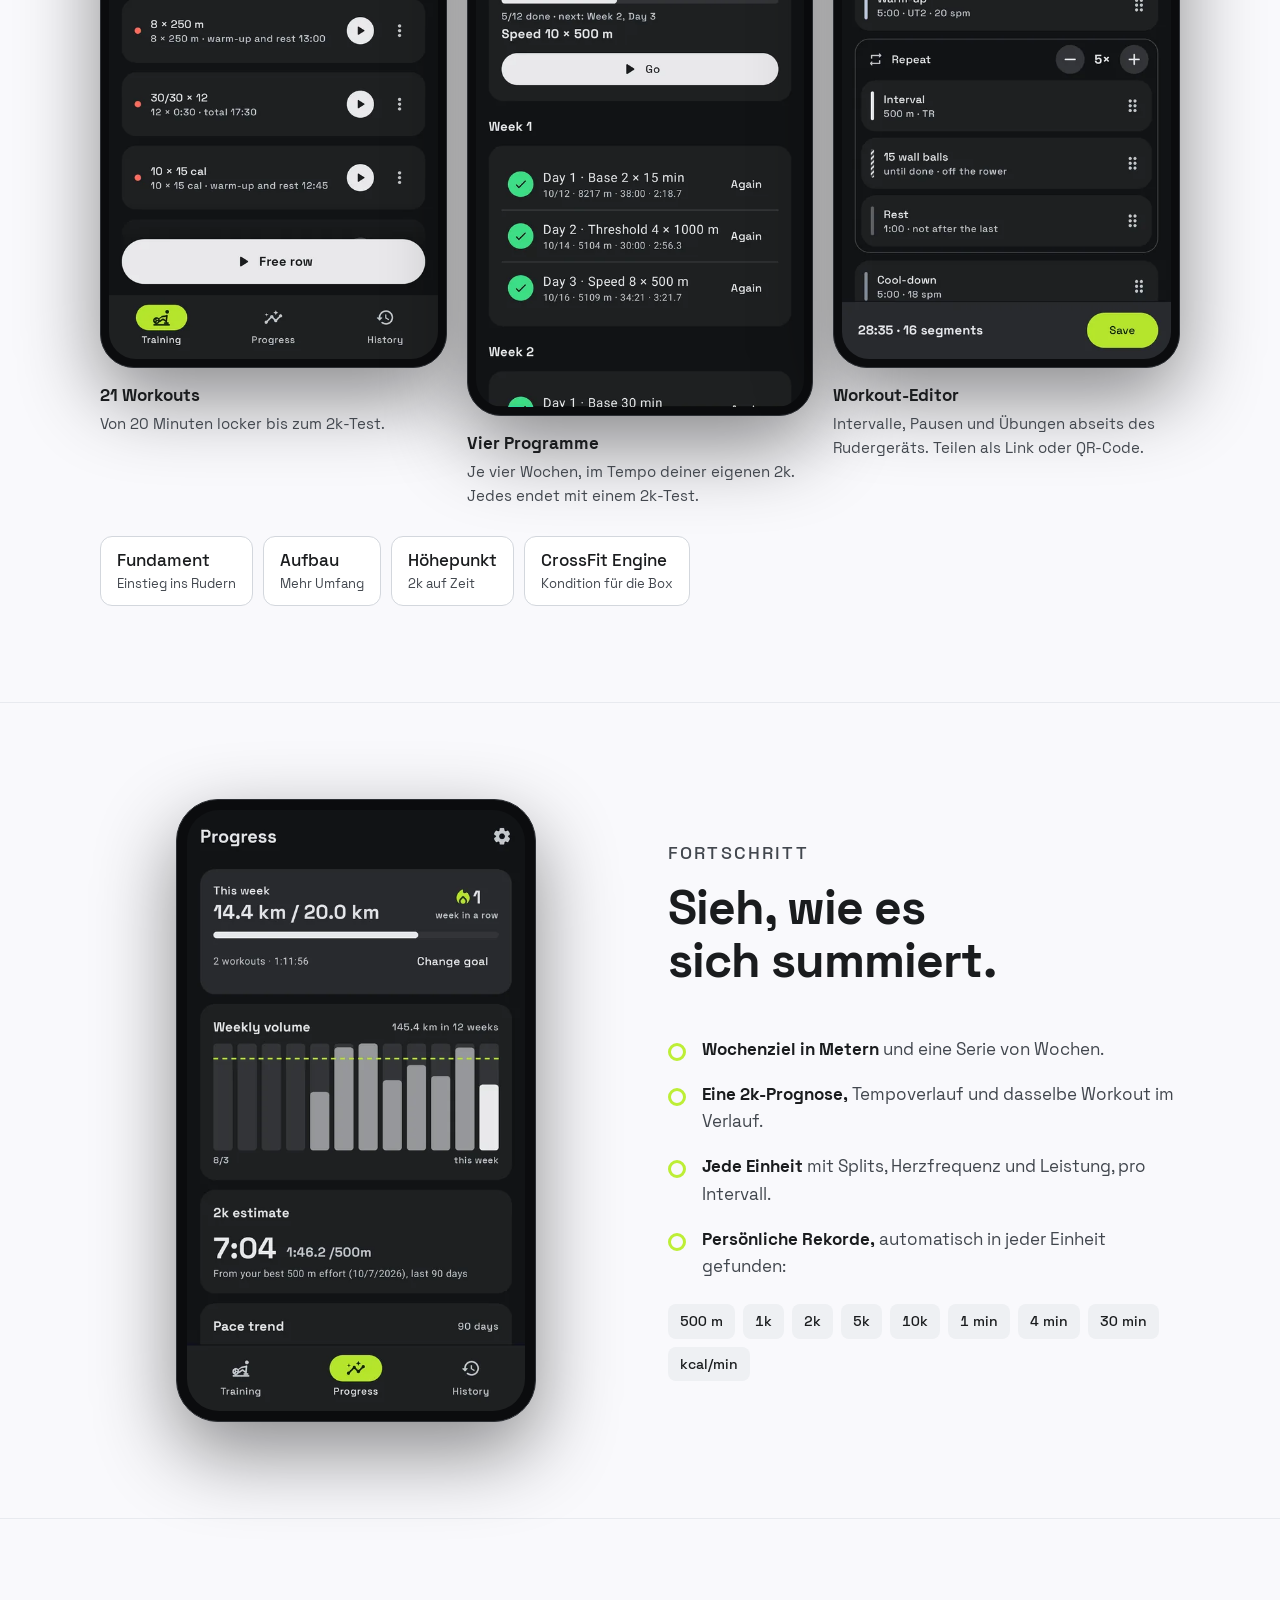
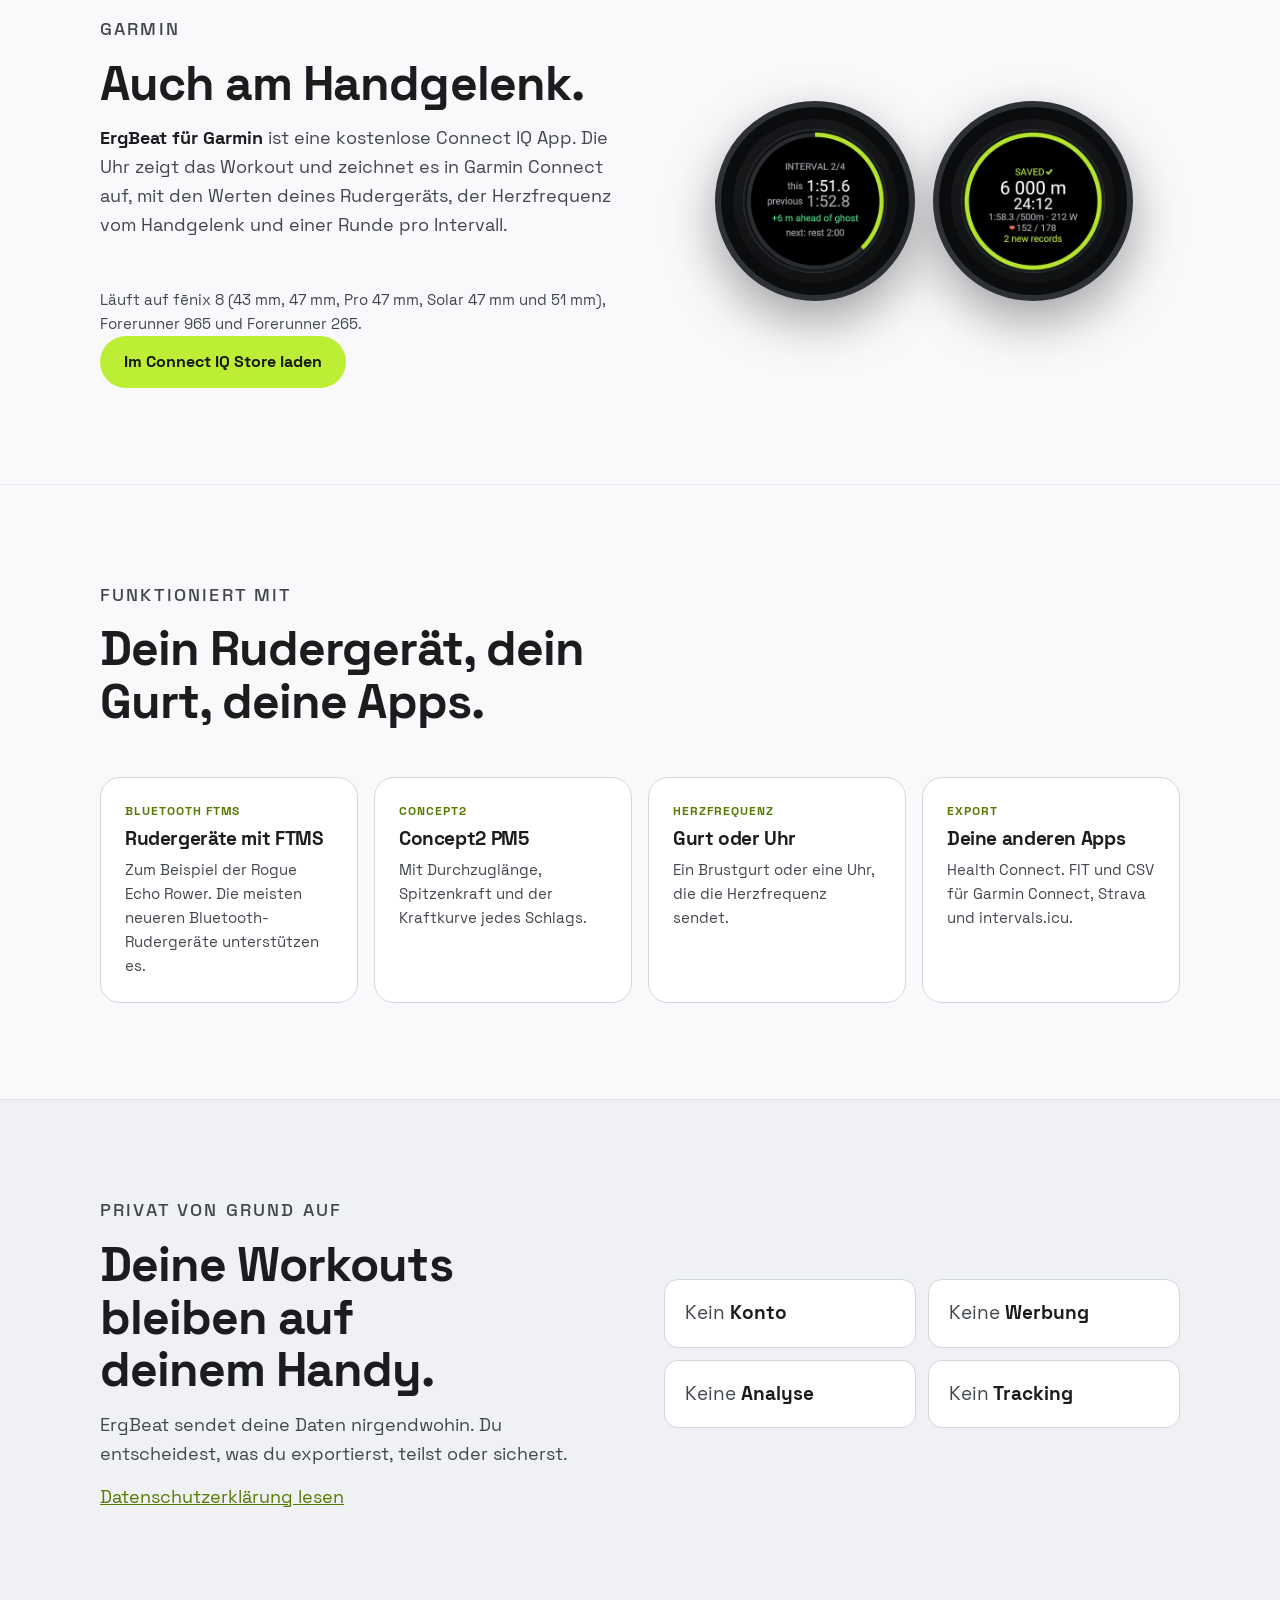
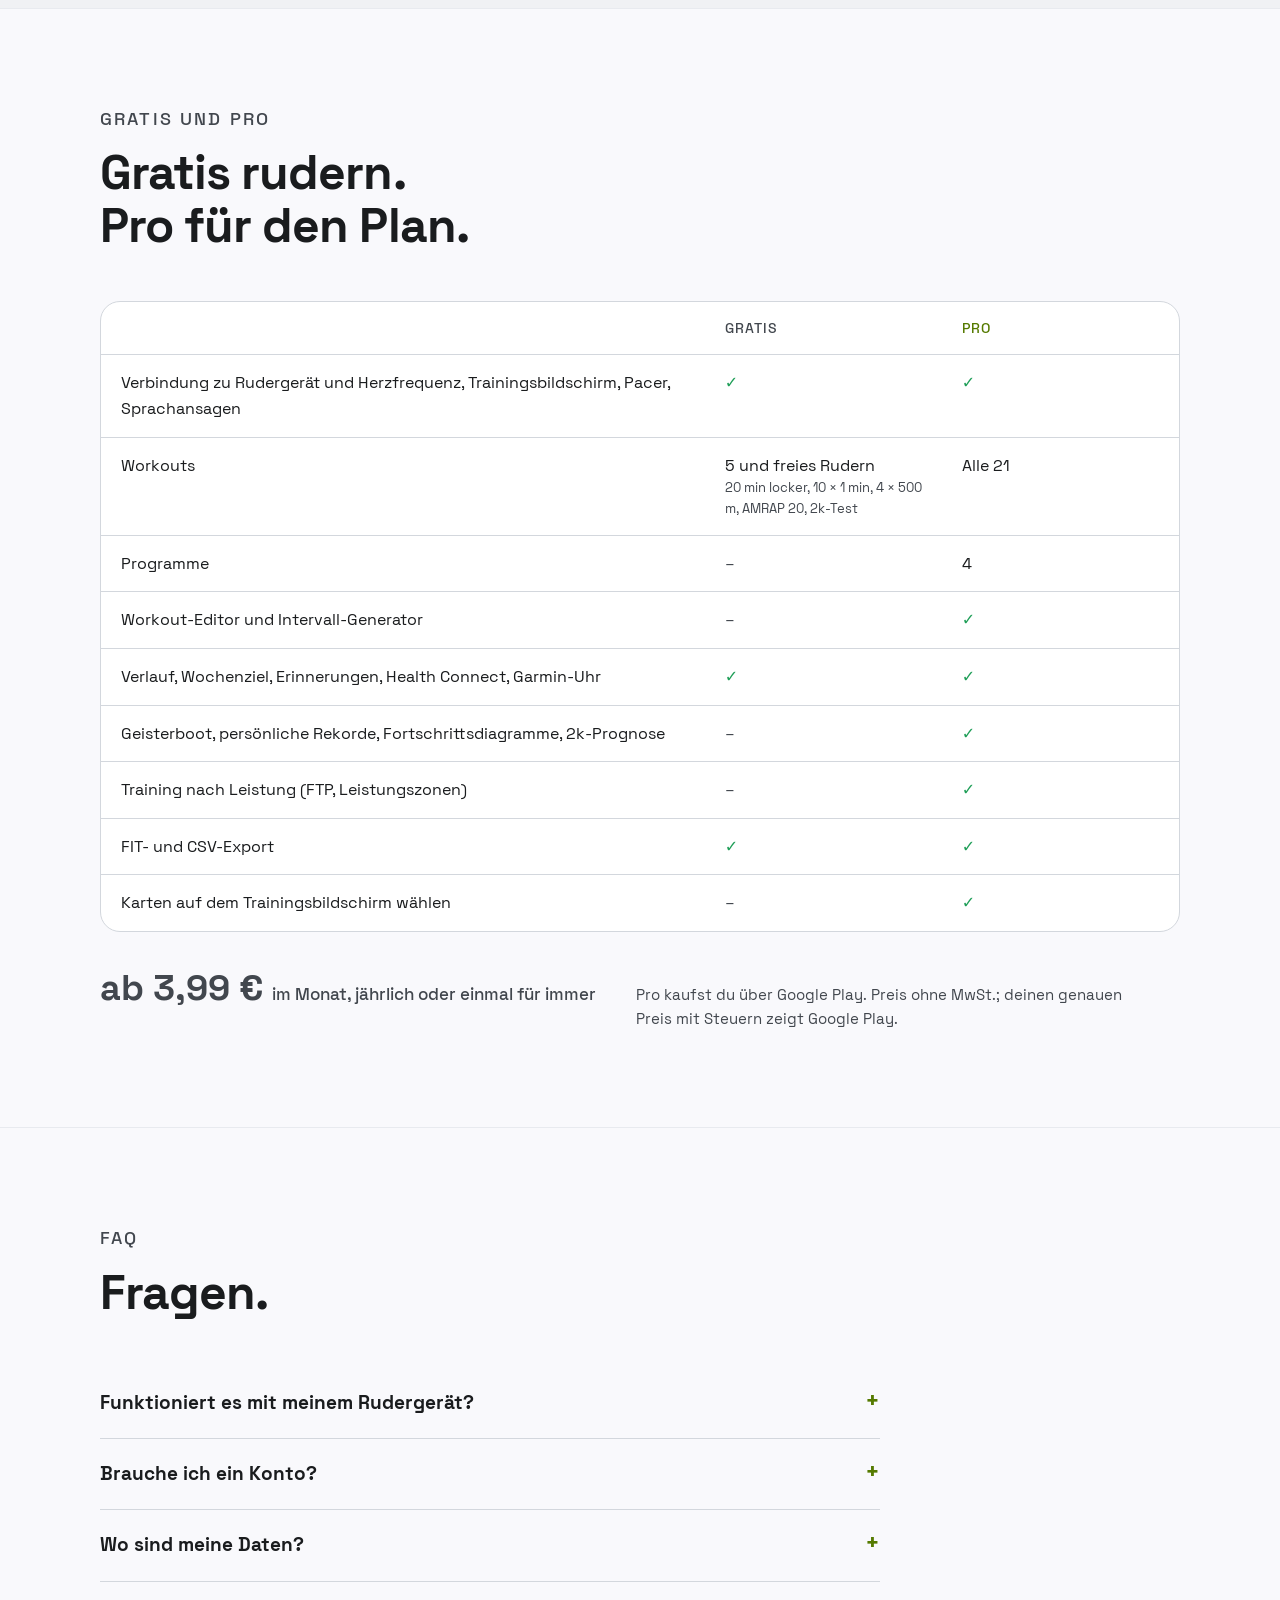
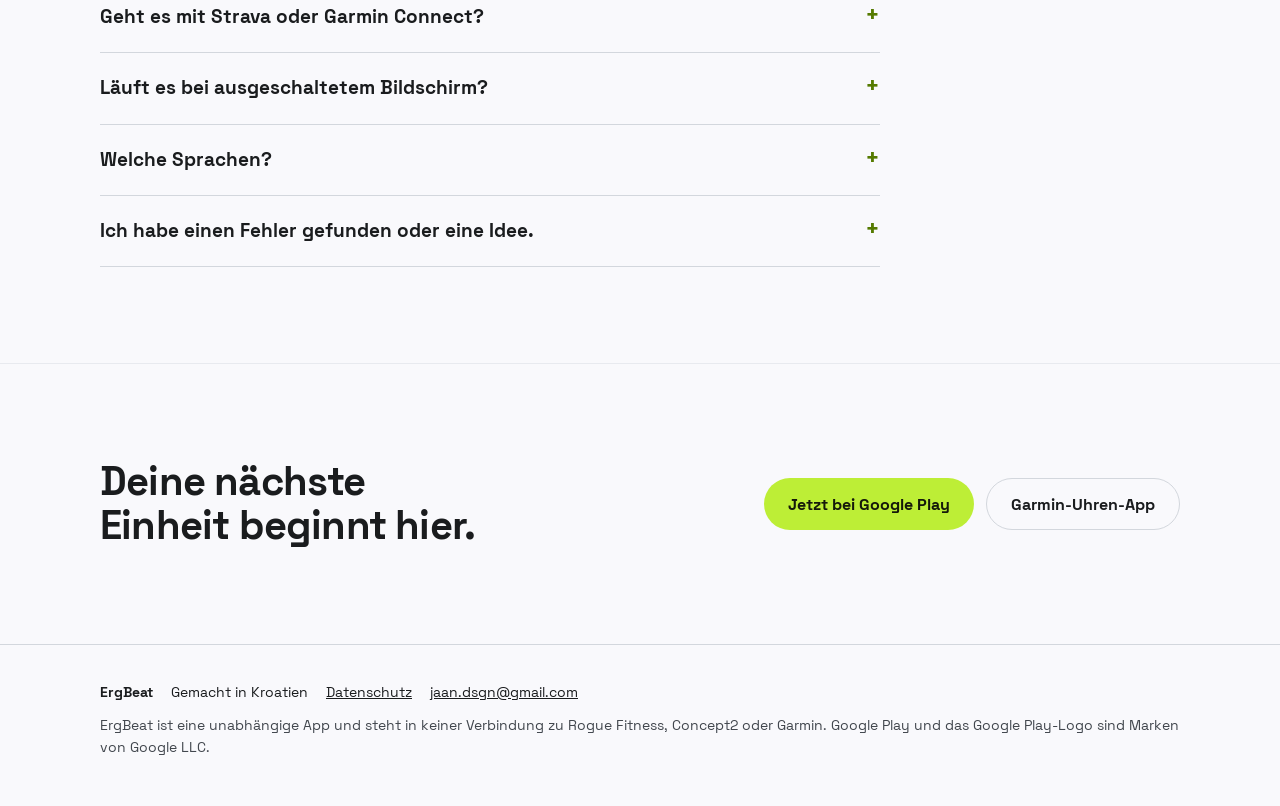
==== commit 63a2c13a: "Garmin store link where first-time visitors see it The top menu is hidden on phones and the hero sai" ====
--- a/de/index.html
+++ b/de/index.html
@@ -70,7 +70,10 @@
         <a class="btn btn-volt" href="https://play.google.com/store/apps/details?id=com.kriative.ergbeat">Jetzt bei Google Play</a>
         <a class="btn btn-ghost" href="#how">So funktioniert's</a>
       </div>
-      <div class="tester"><span class="dot" aria-hidden="true"></span><p><b>ErgBeat ist jetzt bei Google Play.</b> Android 8.0 oder neuer, kostenlos, Pro optional.</p></div>
+      <div class="notes">
+        <div class="tester"><span class="dot" aria-hidden="true"></span><p><b>ErgBeat ist jetzt bei Google Play.</b> Android 8.0 oder neuer, kostenlos, Pro optional.</p></div>
+        <a class="tester tester-link" href="https://apps.garmin.com/en-US/apps/ac5a308d-259f-4e7f-b3a2-029785e9e4a5"><span class="dot" aria-hidden="true"></span><p><b>Neu:</b> Die Garmin-Uhren-App ist im Connect IQ Store. <span aria-hidden="true">→</span></p></a>
+      </div>
     </div>
     <div class="hero-visual">
       <div class="phone"><img src="../assets/img/live-en.webp" width="720" height="1281" alt="ErgBeat-Trainingsbildschirm: Intervall 3 eines 5 × 1000 m Workouts, noch 387 Meter, in der Zone, 36 Meter vor dem Geisterboot." fetchpriority="high"></div>
@@ -170,7 +173,7 @@
       <div class="head"><p class="label">Garmin</p><h2>Auch am Handgelenk.</h2>
         <p><b>ErgBeat für Garmin</b> ist eine kostenlose Connect IQ App. Die Uhr zeigt das Workout und zeichnet es in Garmin Connect auf, mit den Werten deines Rudergeräts, der Herzfrequenz vom Handgelenk und einer Runde pro Intervall.</p></div>
       <p class="models">Läuft auf fēnix 8 (43 mm, 47 mm, Pro 47 mm, Solar 47 mm und 51 mm), Forerunner 965 und Forerunner 265.</p>
-      <p><a class="btn btn-ghost" href="https://apps.garmin.com/en-US/apps/ac5a308d-259f-4e7f-b3a2-029785e9e4a5">Im Connect IQ Store laden</a></p>
+      <p><a class="btn btn-volt" href="https://apps.garmin.com/en-US/apps/ac5a308d-259f-4e7f-b3a2-029785e9e4a5">Im Connect IQ Store laden</a></p>
     </div>
     <div class="watches">
       <div class="watch"><img src="../assets/img/watch-interval.webp" width="360" height="360" alt="Uhrbildschirm während eines Intervalls: Split dieses und des vorigen Intervalls, Meter vor dem Geisterboot." loading="lazy"></div>
@@ -247,7 +250,10 @@
 <section class="closing">
   <div class="wrap">
     <h2>Deine nächste Einheit beginnt hier.</h2>
-    <a class="btn btn-volt" href="https://play.google.com/store/apps/details?id=com.kriative.ergbeat">Jetzt bei Google Play</a>
+    <div class="cta">
+      <a class="btn btn-volt" href="https://play.google.com/store/apps/details?id=com.kriative.ergbeat">Jetzt bei Google Play</a>
+      <a class="btn btn-ghost" href="https://apps.garmin.com/en-US/apps/ac5a308d-259f-4e7f-b3a2-029785e9e4a5">Garmin-Uhren-App</a>
+    </div>
   </div>
 </section>
 </main>
--- a/assets/site.css
+++ b/assets/site.css
@@ -74,6 +74,10 @@
 .cta-note{font-size:14px;color:var(--muted)}
 .tester{display:flex;gap:12px;align-items:flex-start;background:var(--surface);border:1px solid var(--line);border-radius:14px;padding:14px 16px;font-size:15px;color:var(--muted);max-width:32em}
 .tester b{color:var(--fg)}
+.notes{display:flex;flex-direction:column;gap:10px}
+.tester-link{text-decoration:none}
+.tester-link:hover{border-color:var(--volt)}
+.tester-link p{margin:0}
 .dot{flex:none;width:10px;height:10px;margin-top:7px;border-radius:50%;background:var(--zone);box-shadow:0 0 0 4px color-mix(in srgb,var(--zone) 25%,transparent)}
 .hero-visual{position:relative;justify-self:center;width:min(380px,100%);align-self:end}
 
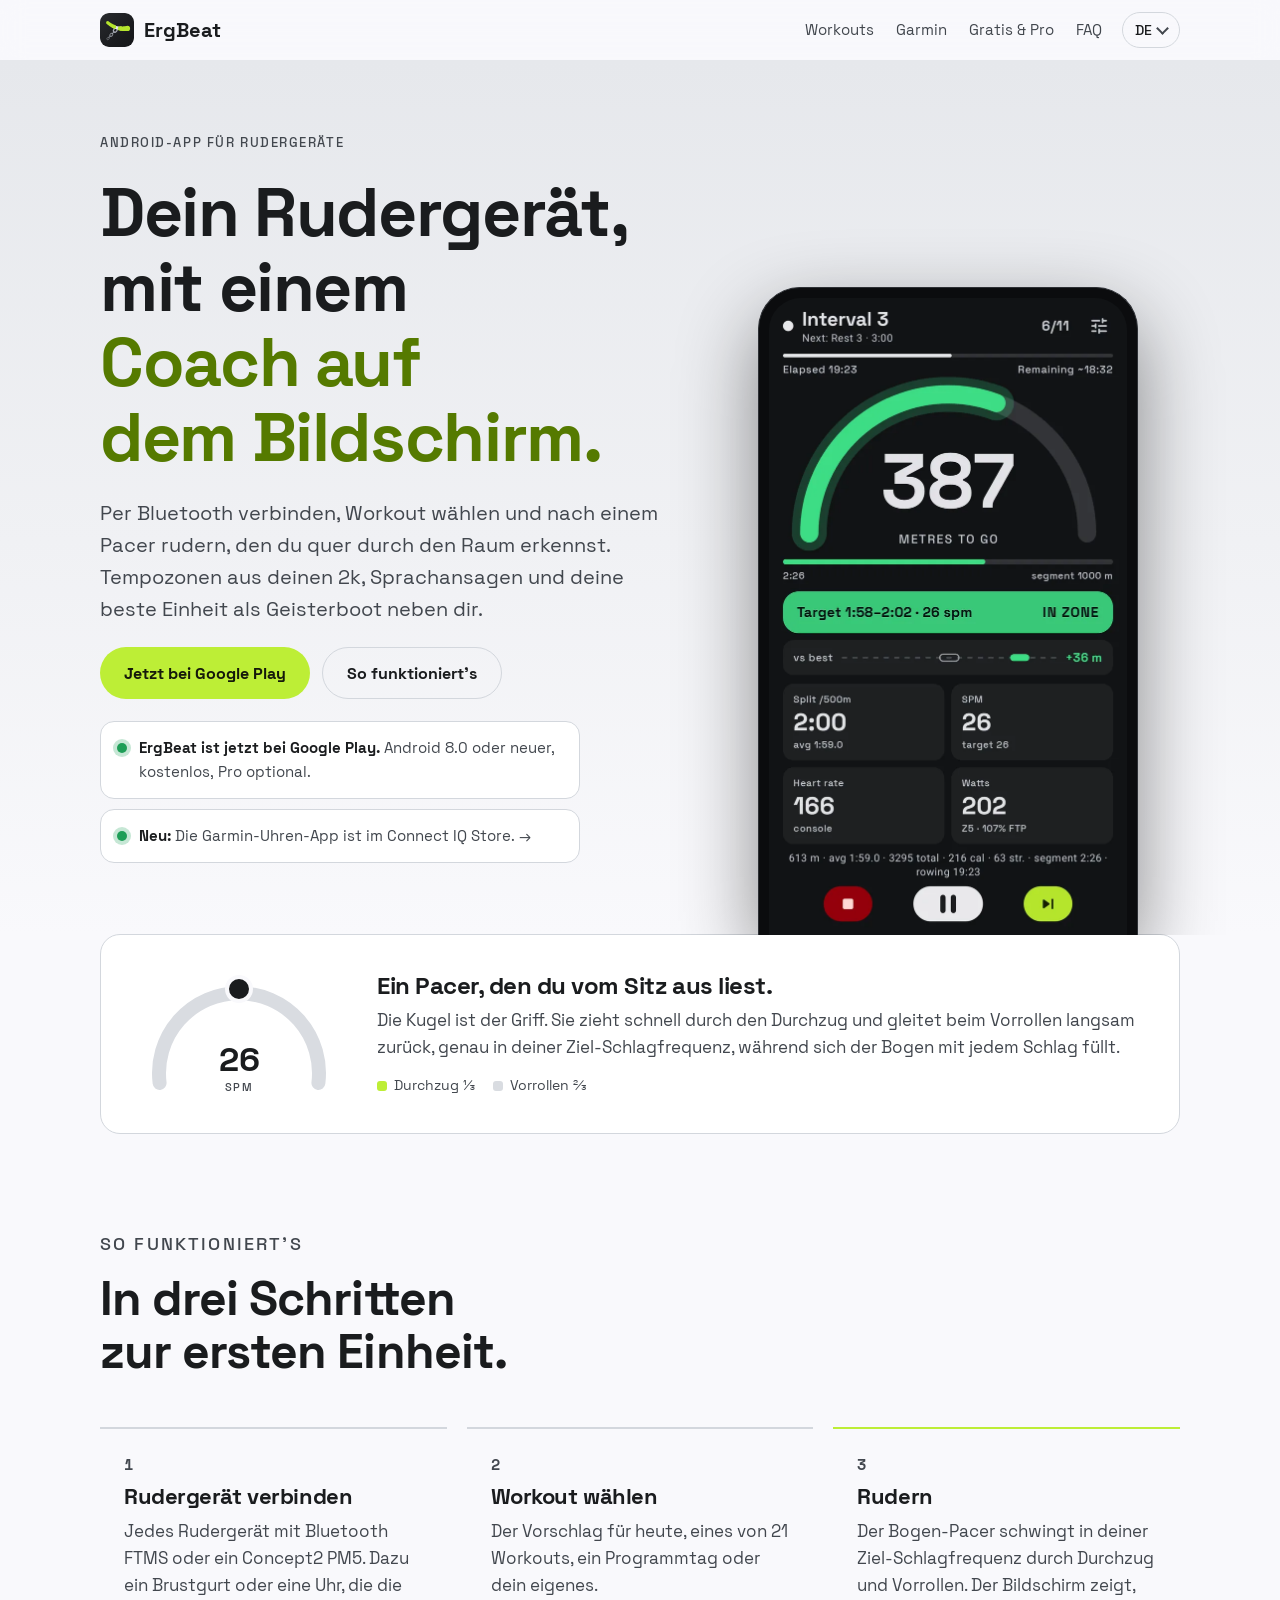
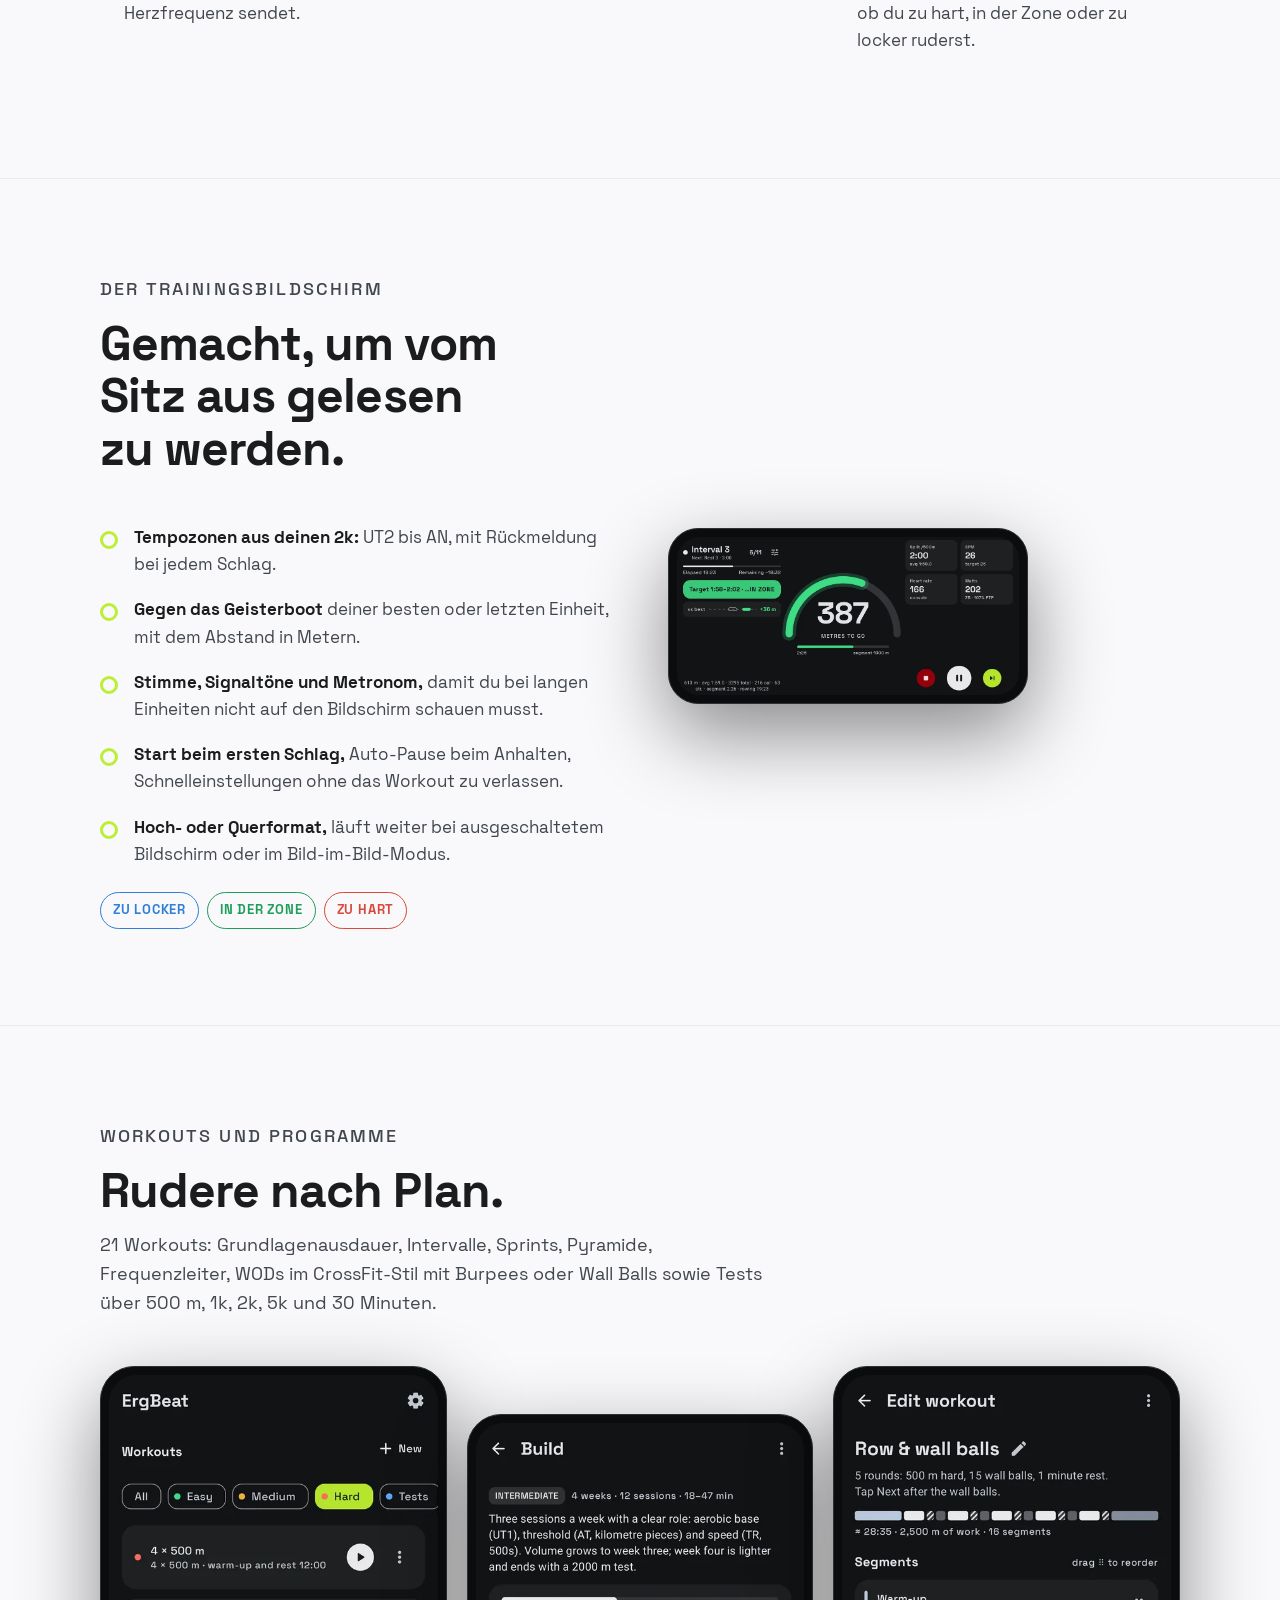
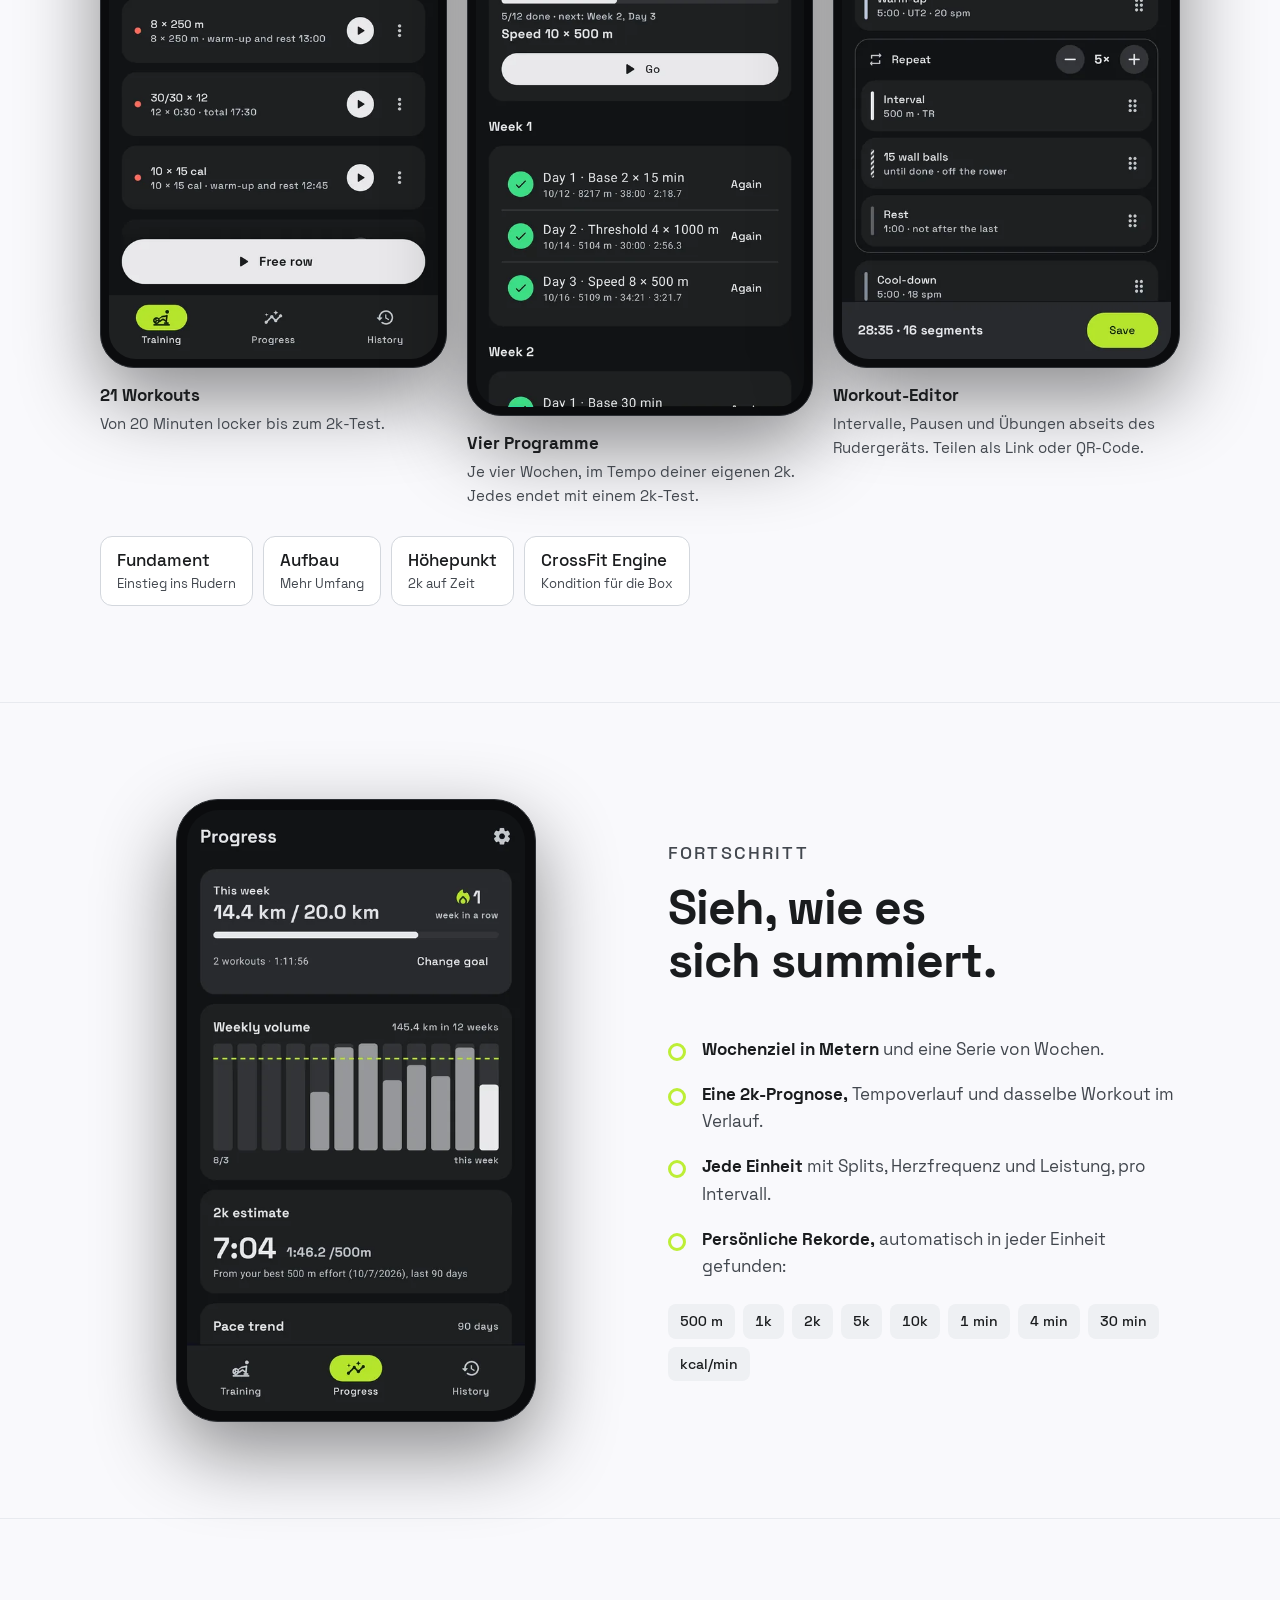
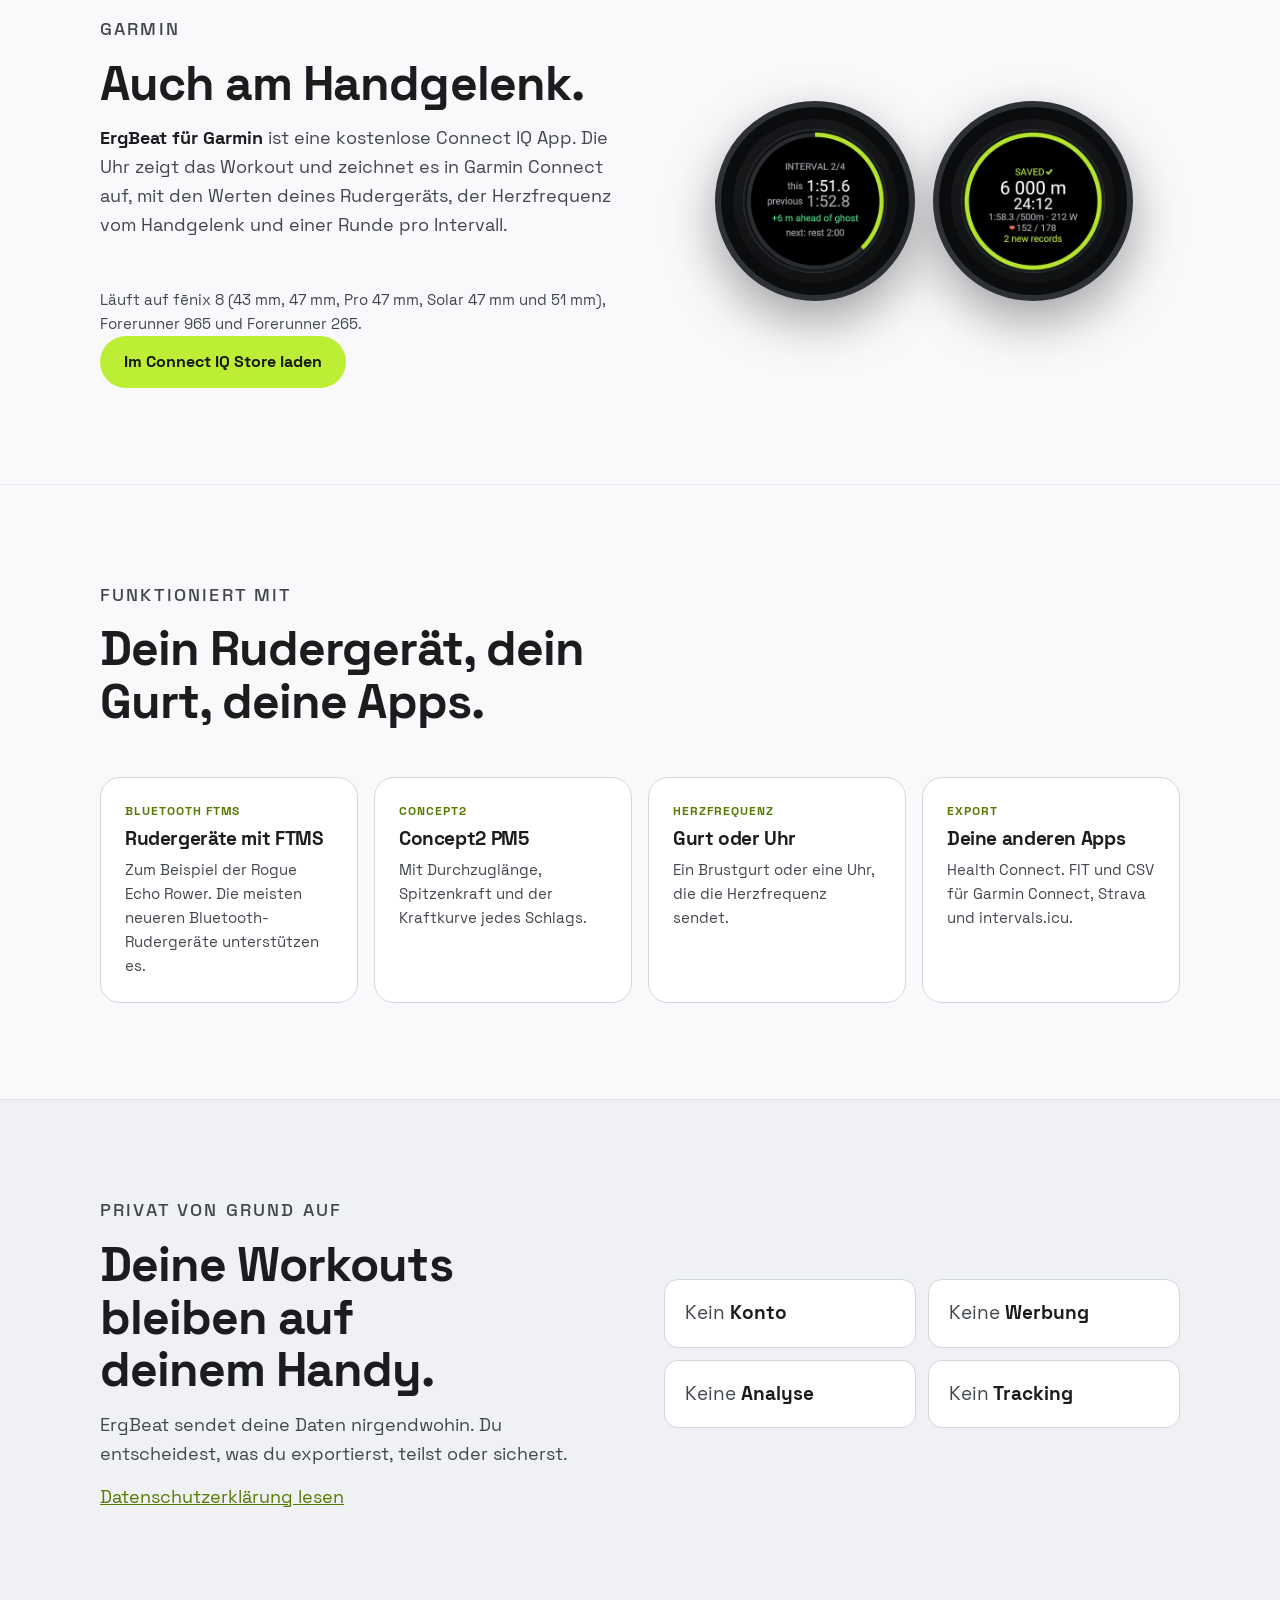
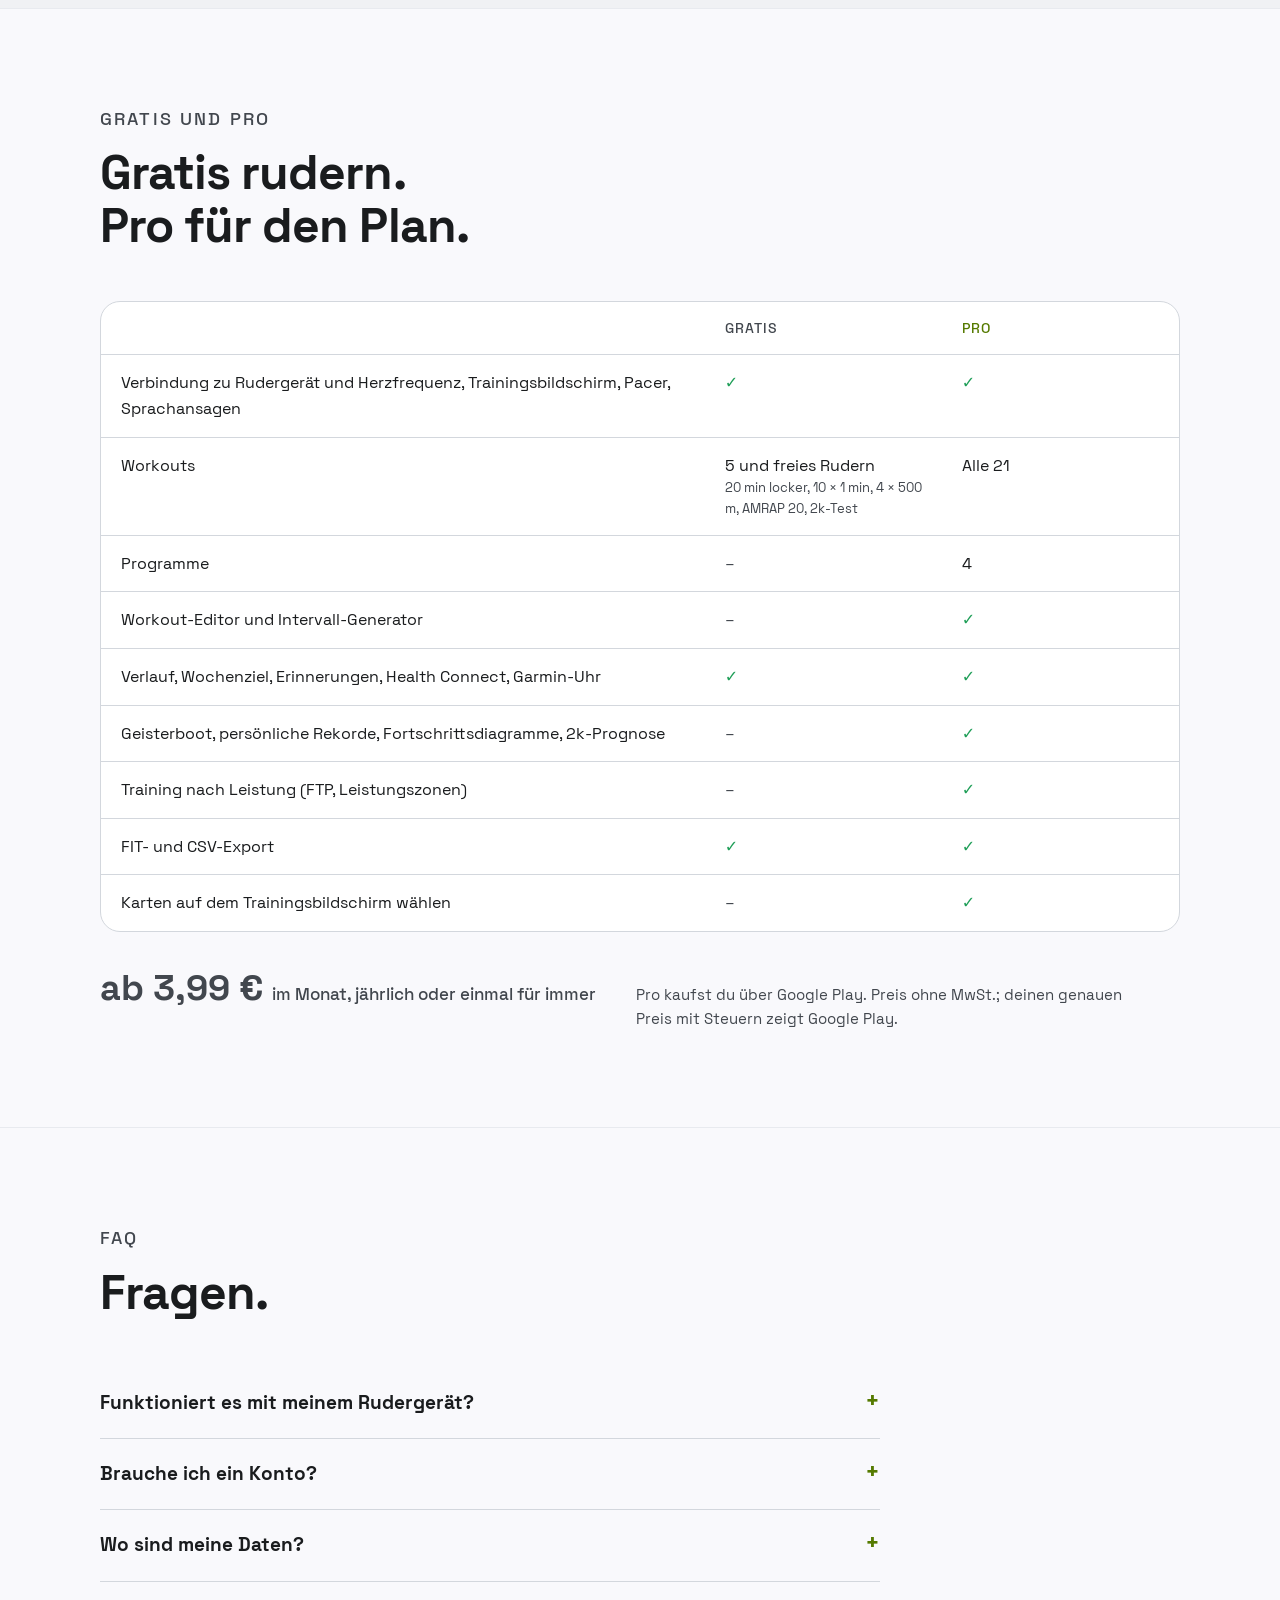
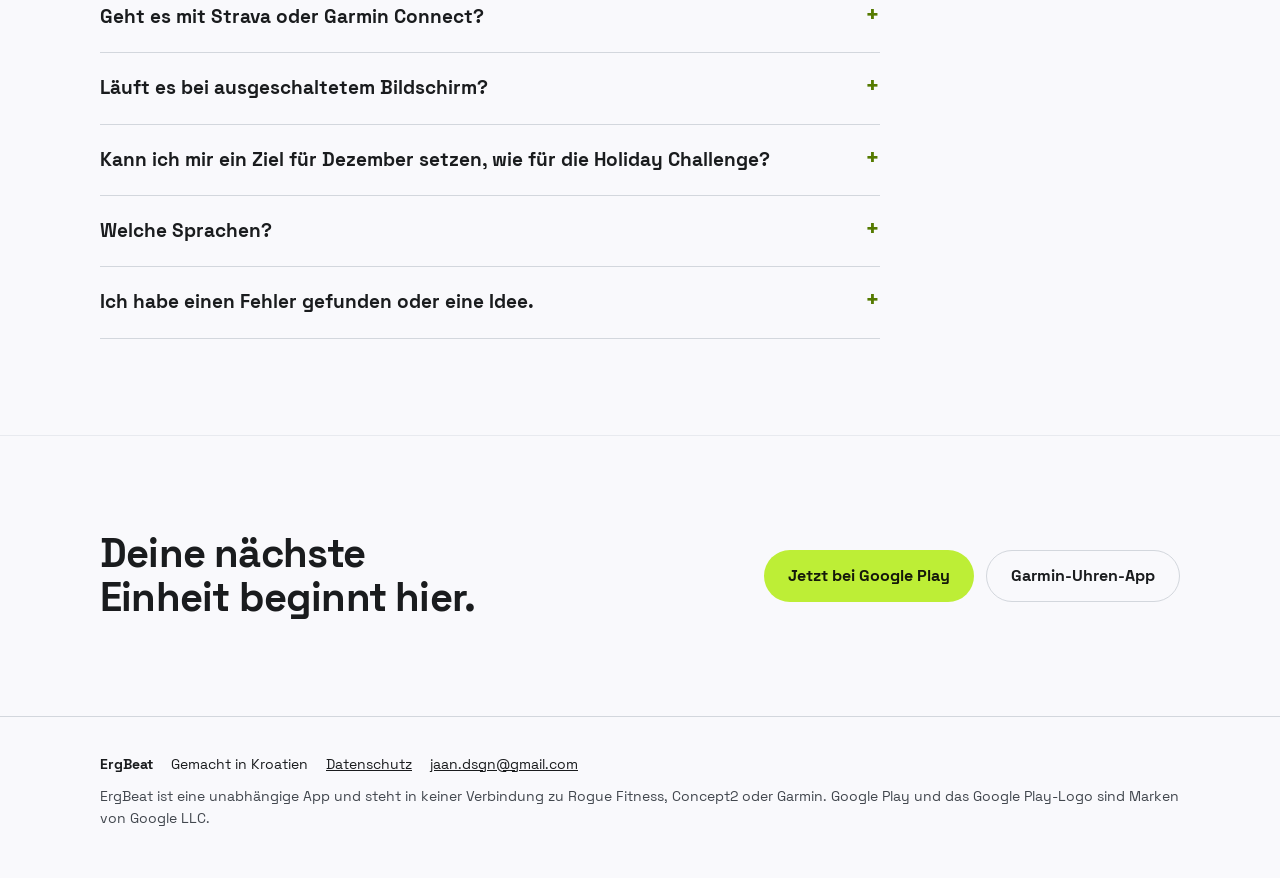
==== commit 74ab40d4: "FAQ: a goal for December (goal for a period, share image), nine languages Concept2 and the Holiday C" ====
--- a/de/index.html
+++ b/de/index.html
@@ -240,6 +240,7 @@
       <details><summary>Wo sind meine Daten?</summary><p>Auf deinem Handy. Du kannst sie in eine Datei deiner Wahl sichern (zum Beispiel auf Google Drive) und Einheiten als FIT oder CSV exportieren.</p></details>
       <details><summary>Geht es mit Strava oder Garmin Connect?</summary><p>Ja. Die Garmin-App zeichnet direkt in Garmin Connect auf, und ErgBeat exportiert FIT-Dateien für Strava, Garmin Connect und intervals.icu.</p></details>
       <details><summary>Läuft es bei ausgeschaltetem Bildschirm?</summary><p>Ja. Das Workout läuft weiter, mit einer Benachrichtigung auf dem Sperrbildschirm.</p></details>
+      <details><summary>Kann ich mir ein Ziel für Dezember setzen, wie für die Holiday Challenge?</summary><p>Ja. Unter Fortschritt setzt du ein Ziel für einen Zeitraum: Meter und Daten, zum Beispiel 100 000 m vom 26. November bis 24. Dezember. ErgBeat zeigt, wie viel du noch pro Tag brauchst und ob du vor dem Plan liegst, und du kannst deinen Fortschritt als Bild teilen. Das funktioniert mit jedem Rudergerät. Die Concept2 Holiday Challenge selbst zählt Meter im Concept2 Logbook, die auf Concept2-Geräten gerudert wurden.</p></details>
       <details><summary>Welche Sprachen?</summary><p>Englisch, Kroatisch, Deutsch, Spanisch, Französisch, Italienisch, Portugiesisch, Polnisch und Niederländisch.</p></details>
       <details><summary>Ich habe einen Fehler gefunden oder eine Idee.</summary><p>Nutze <i>Feedback senden</i> in der App oder schreib an <a href="mailto:jaan.dsgn@gmail.com">jaan.dsgn@gmail.com</a>.</p></details>
       
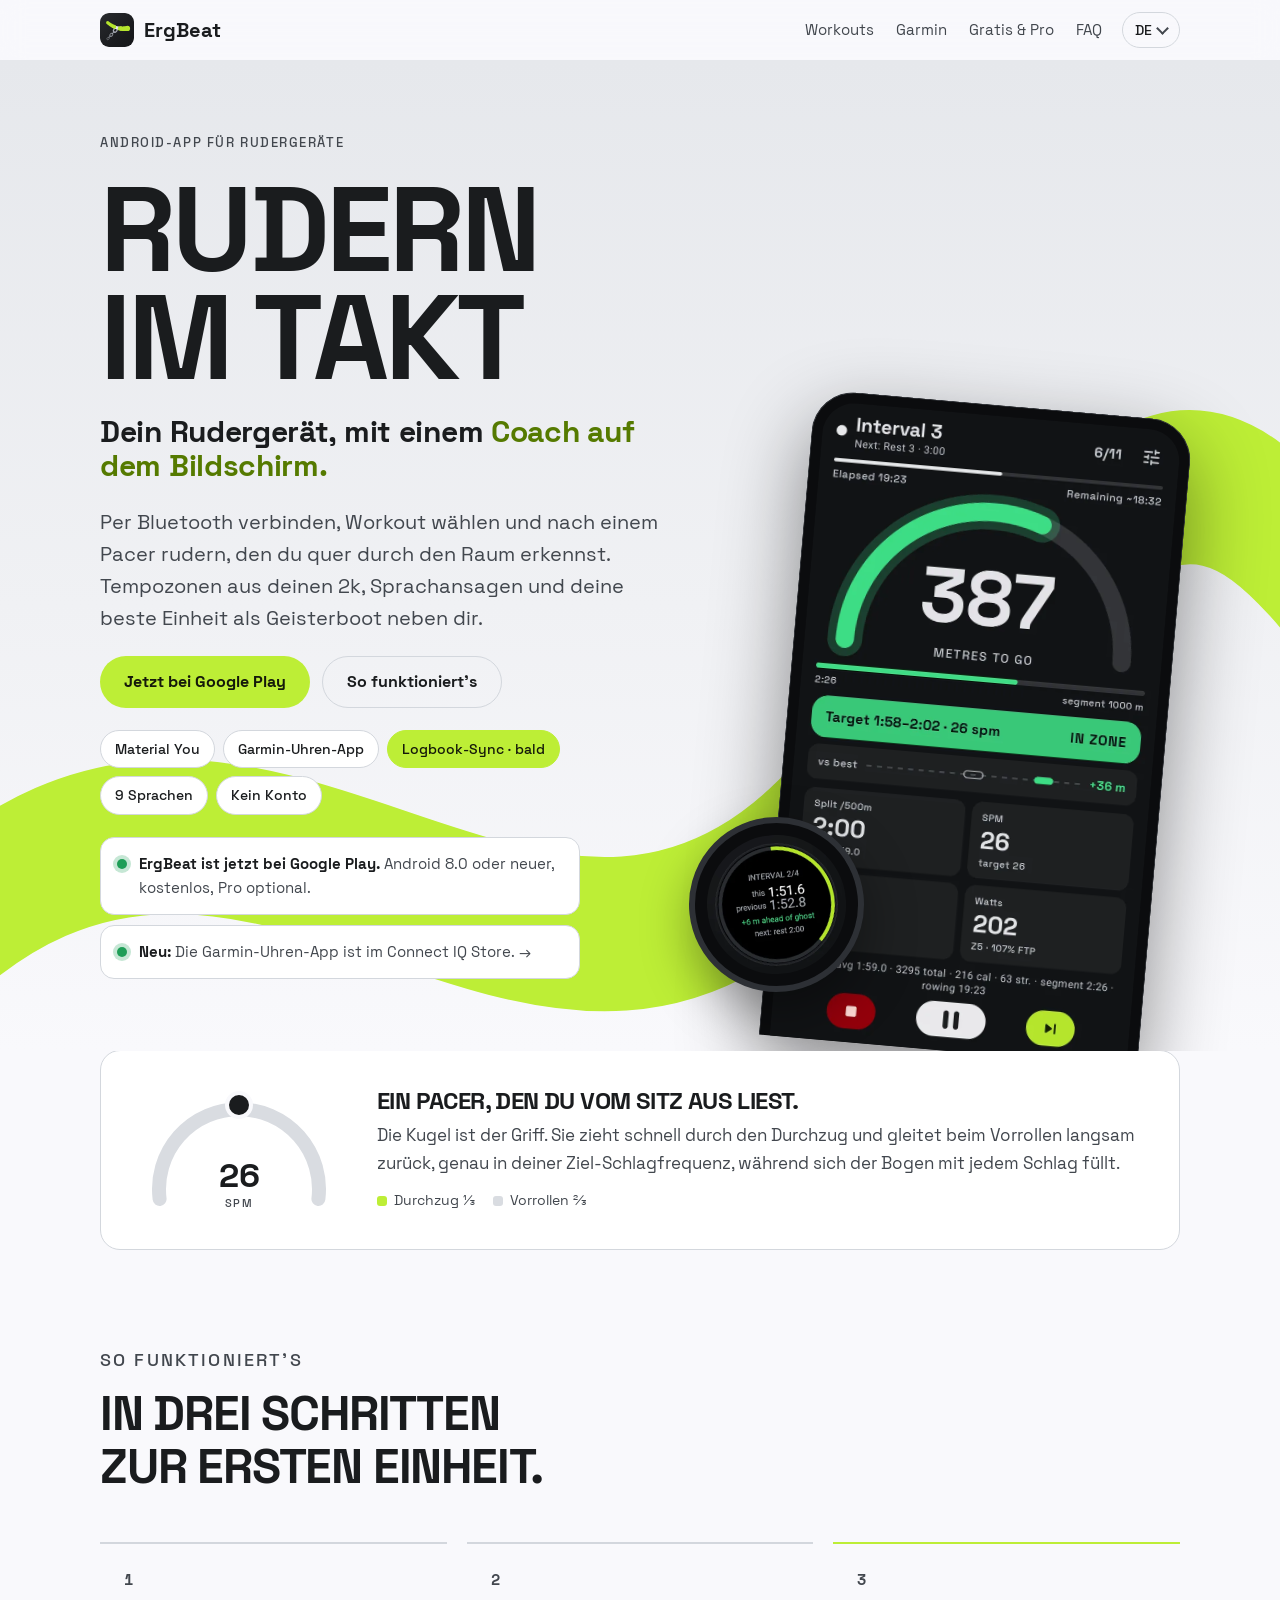
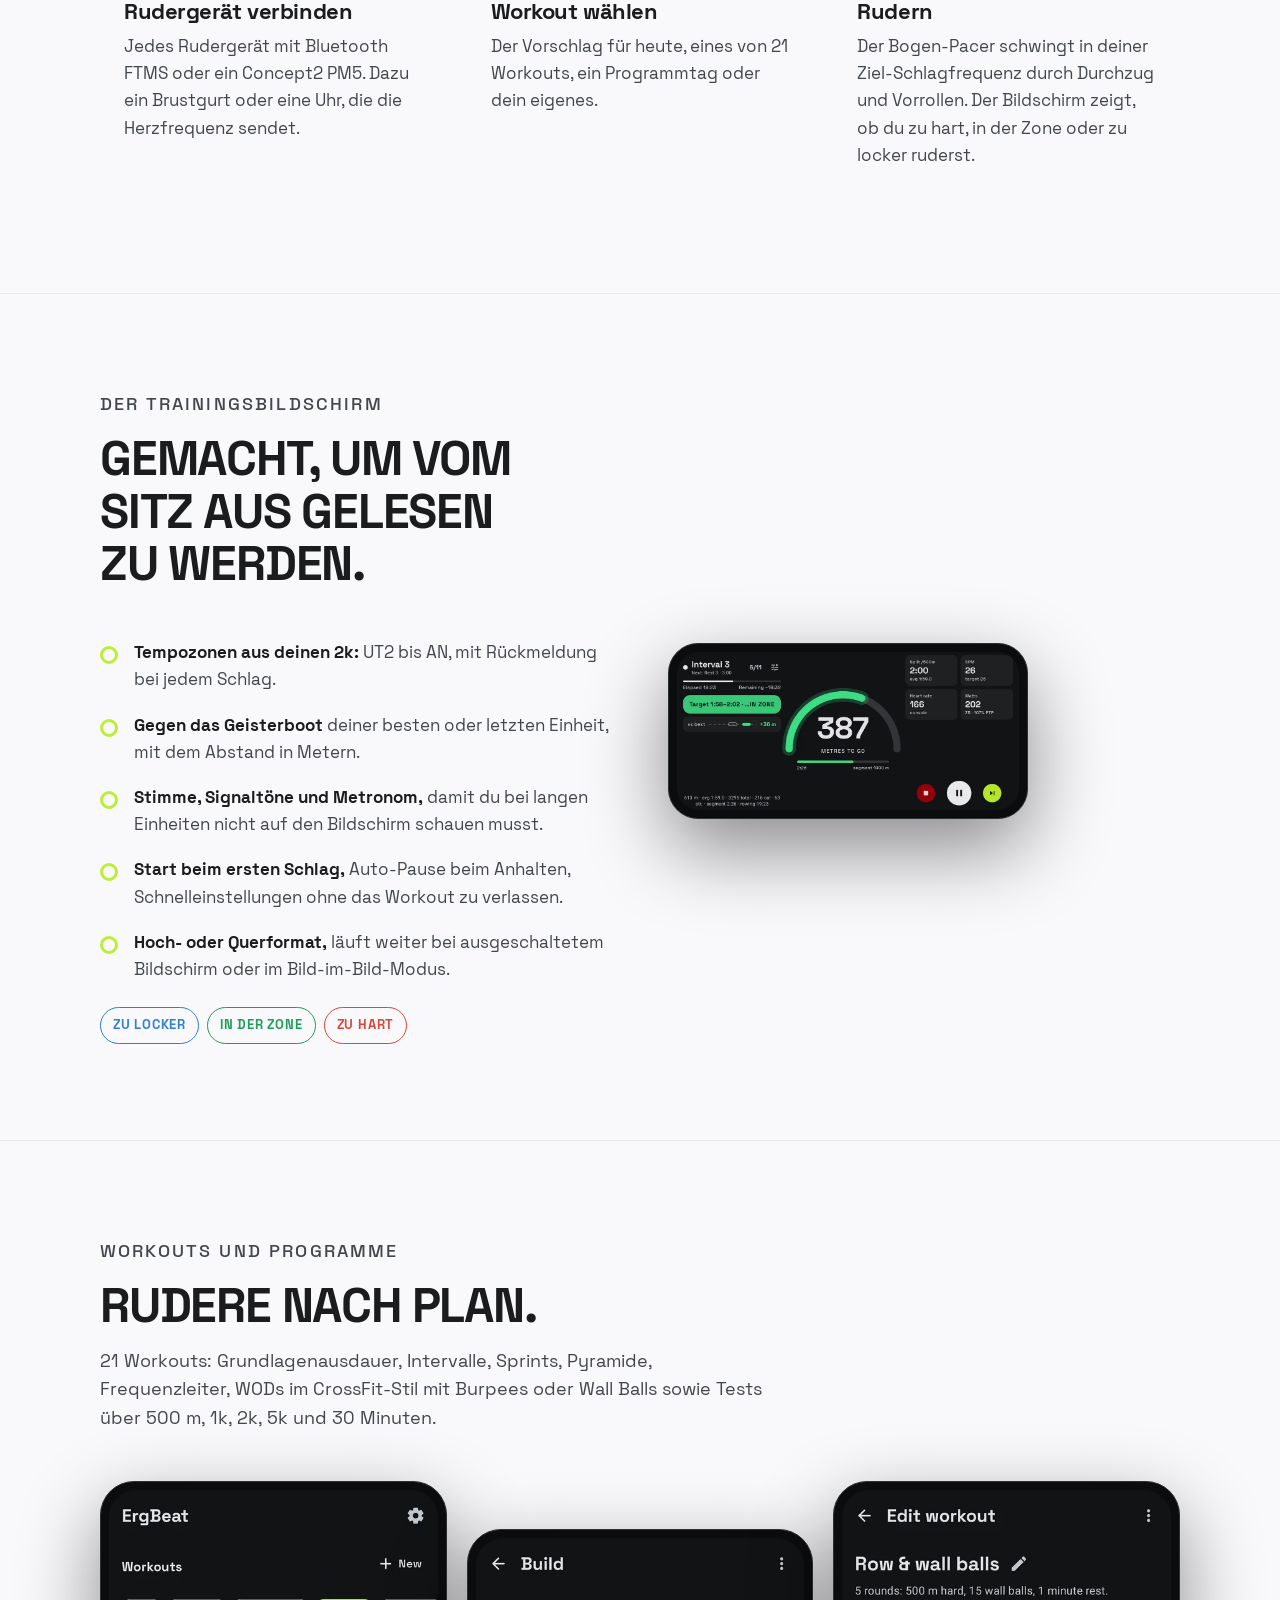
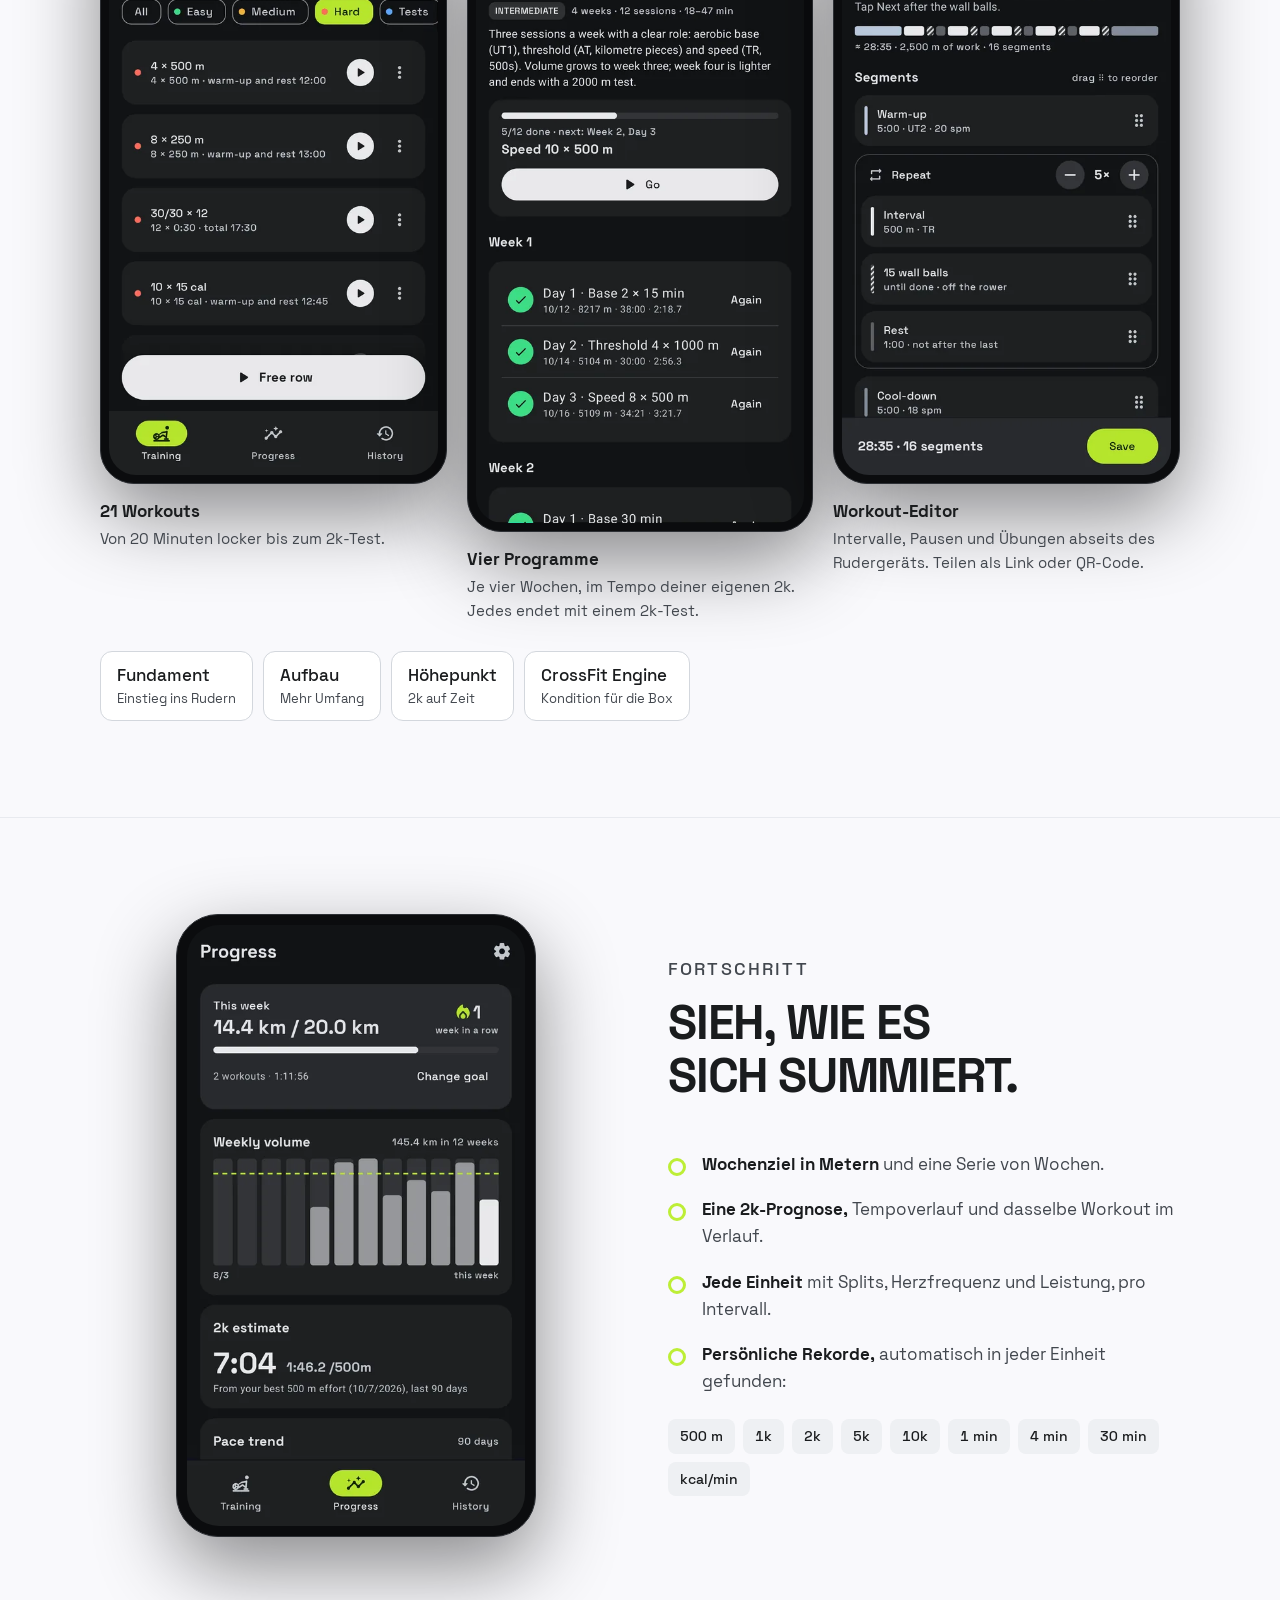
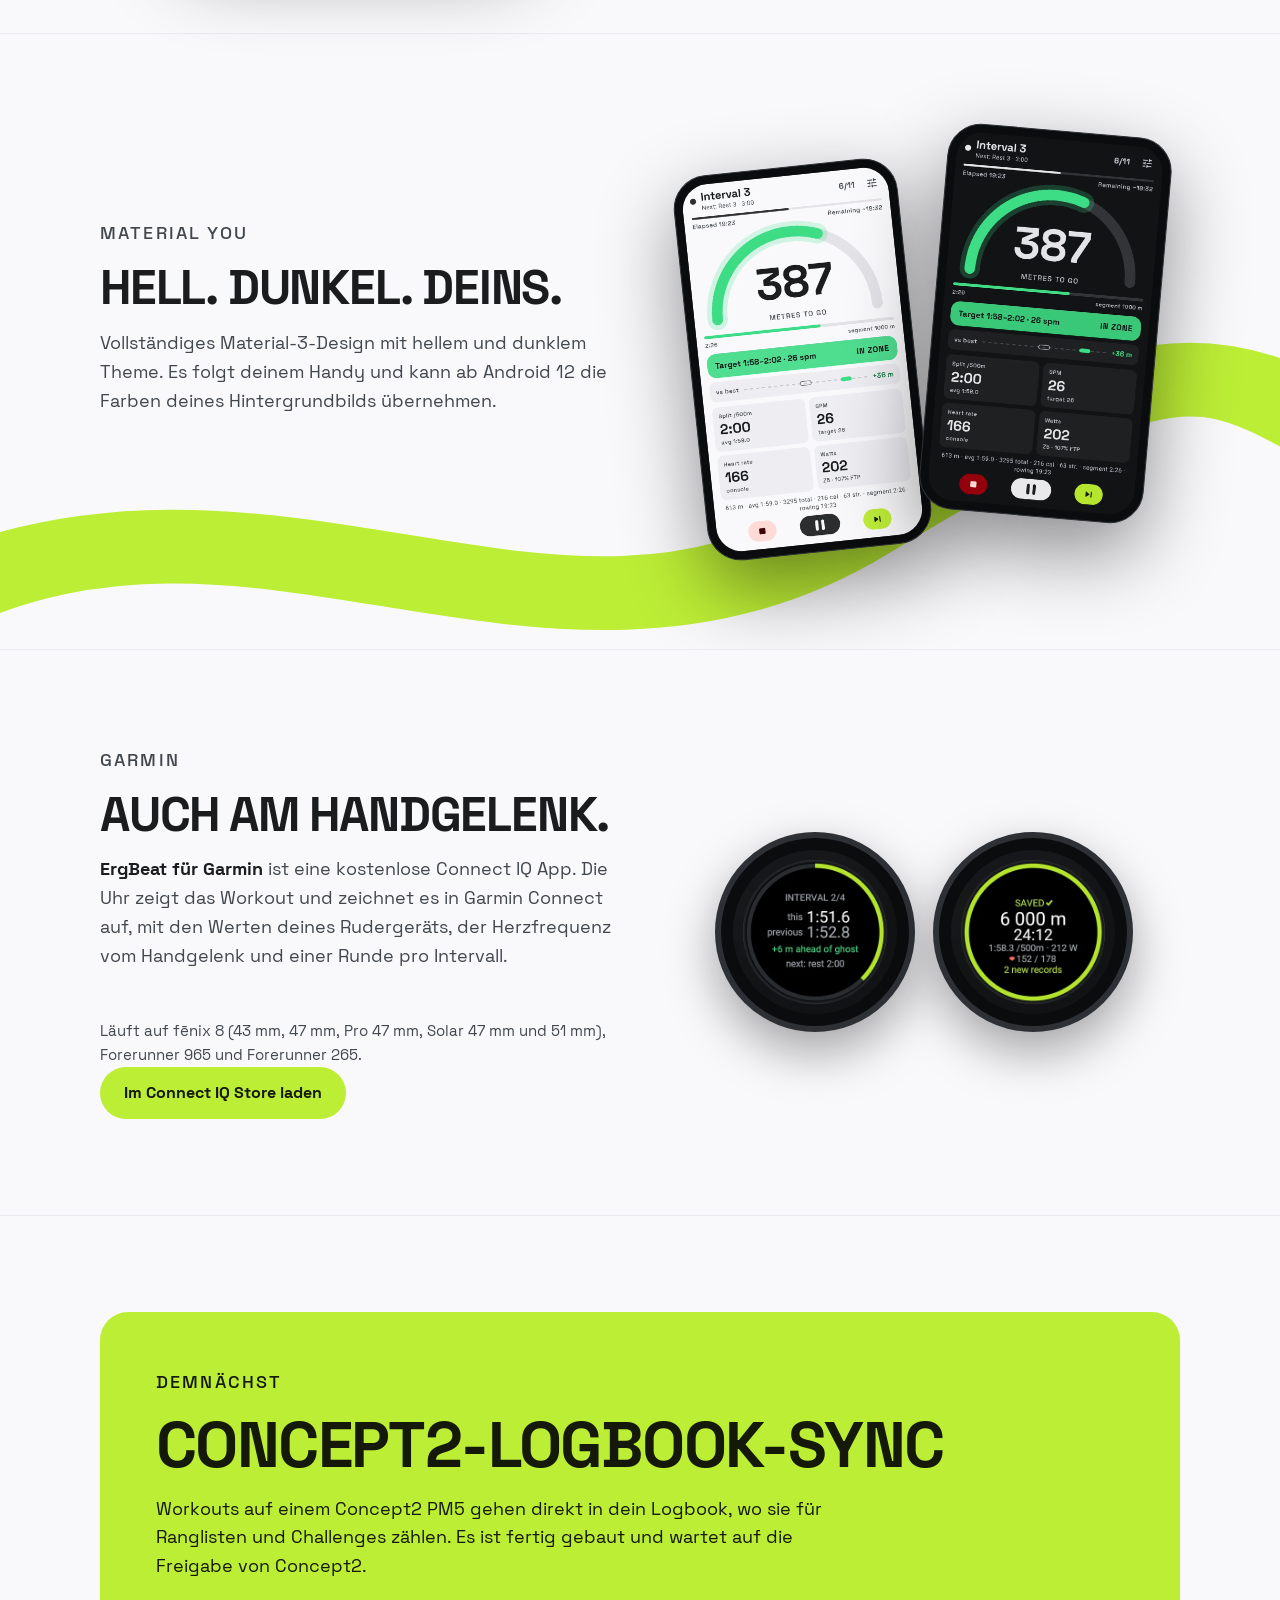
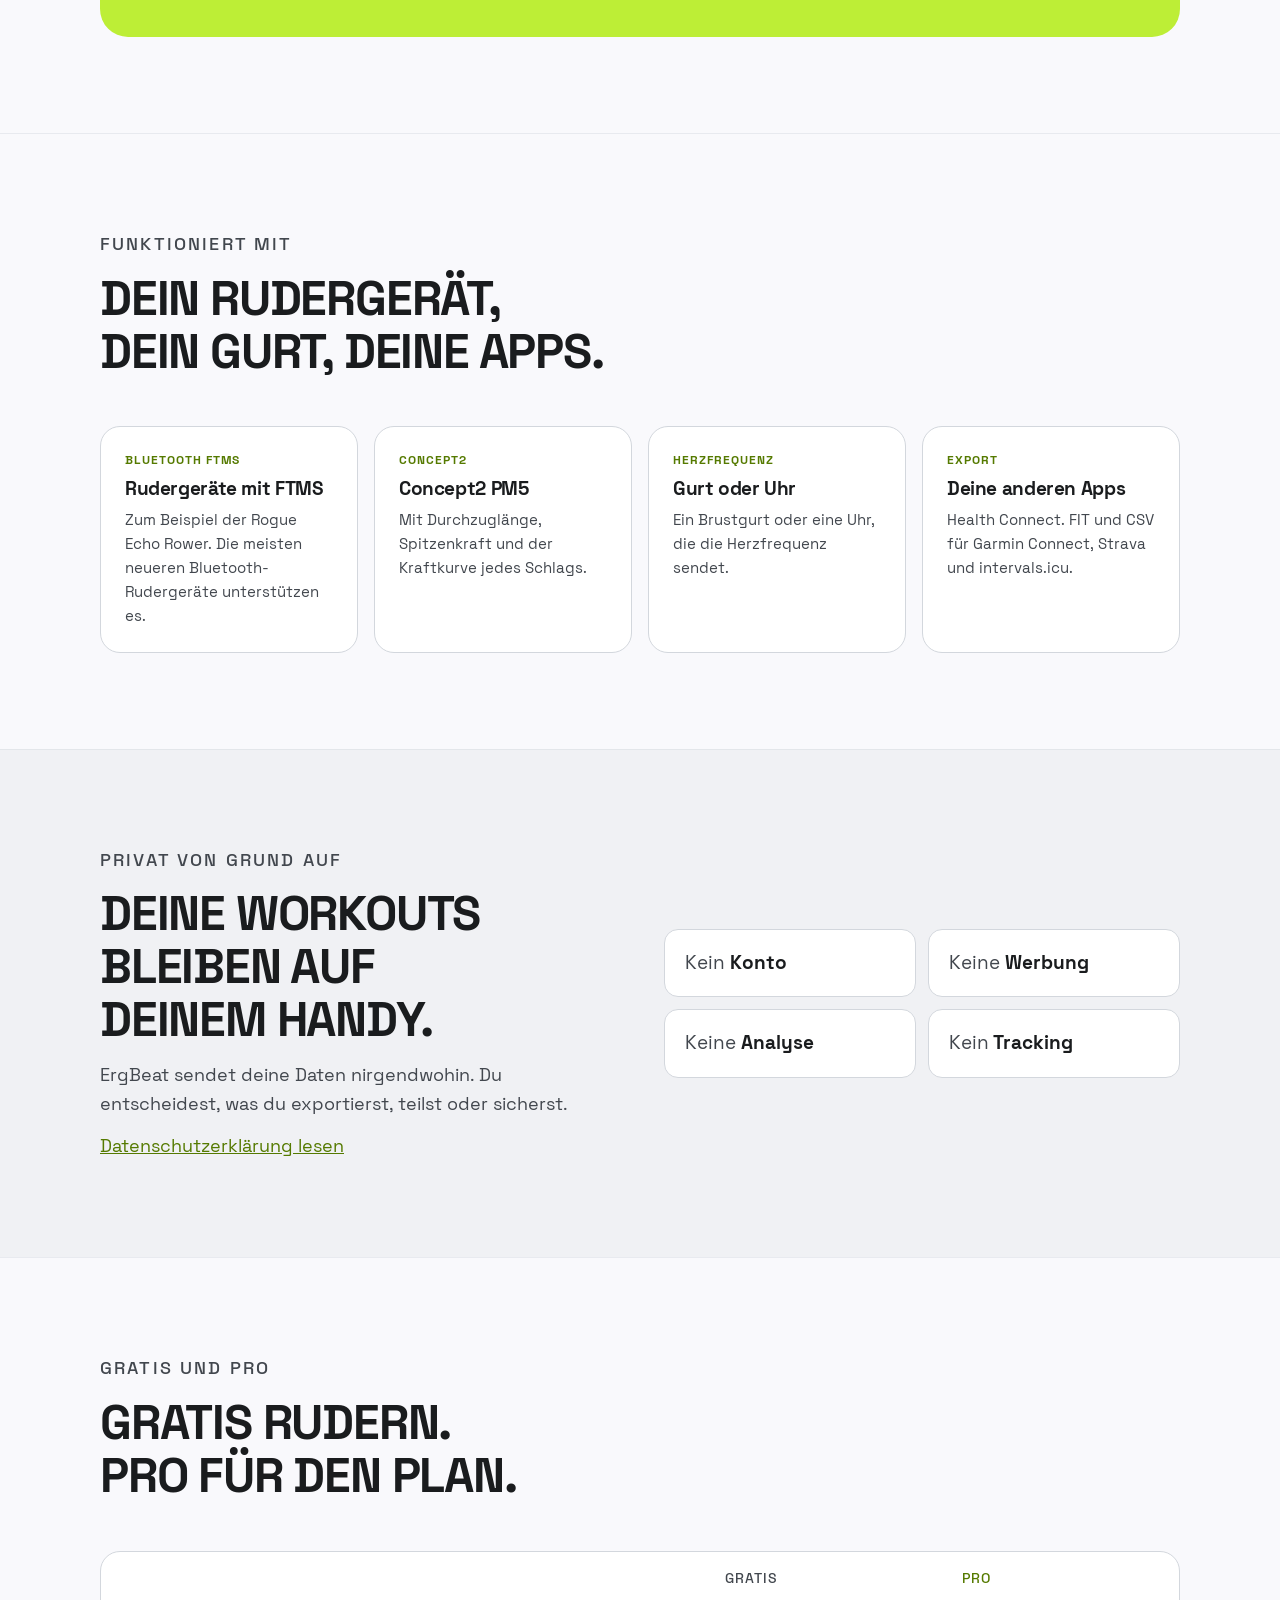
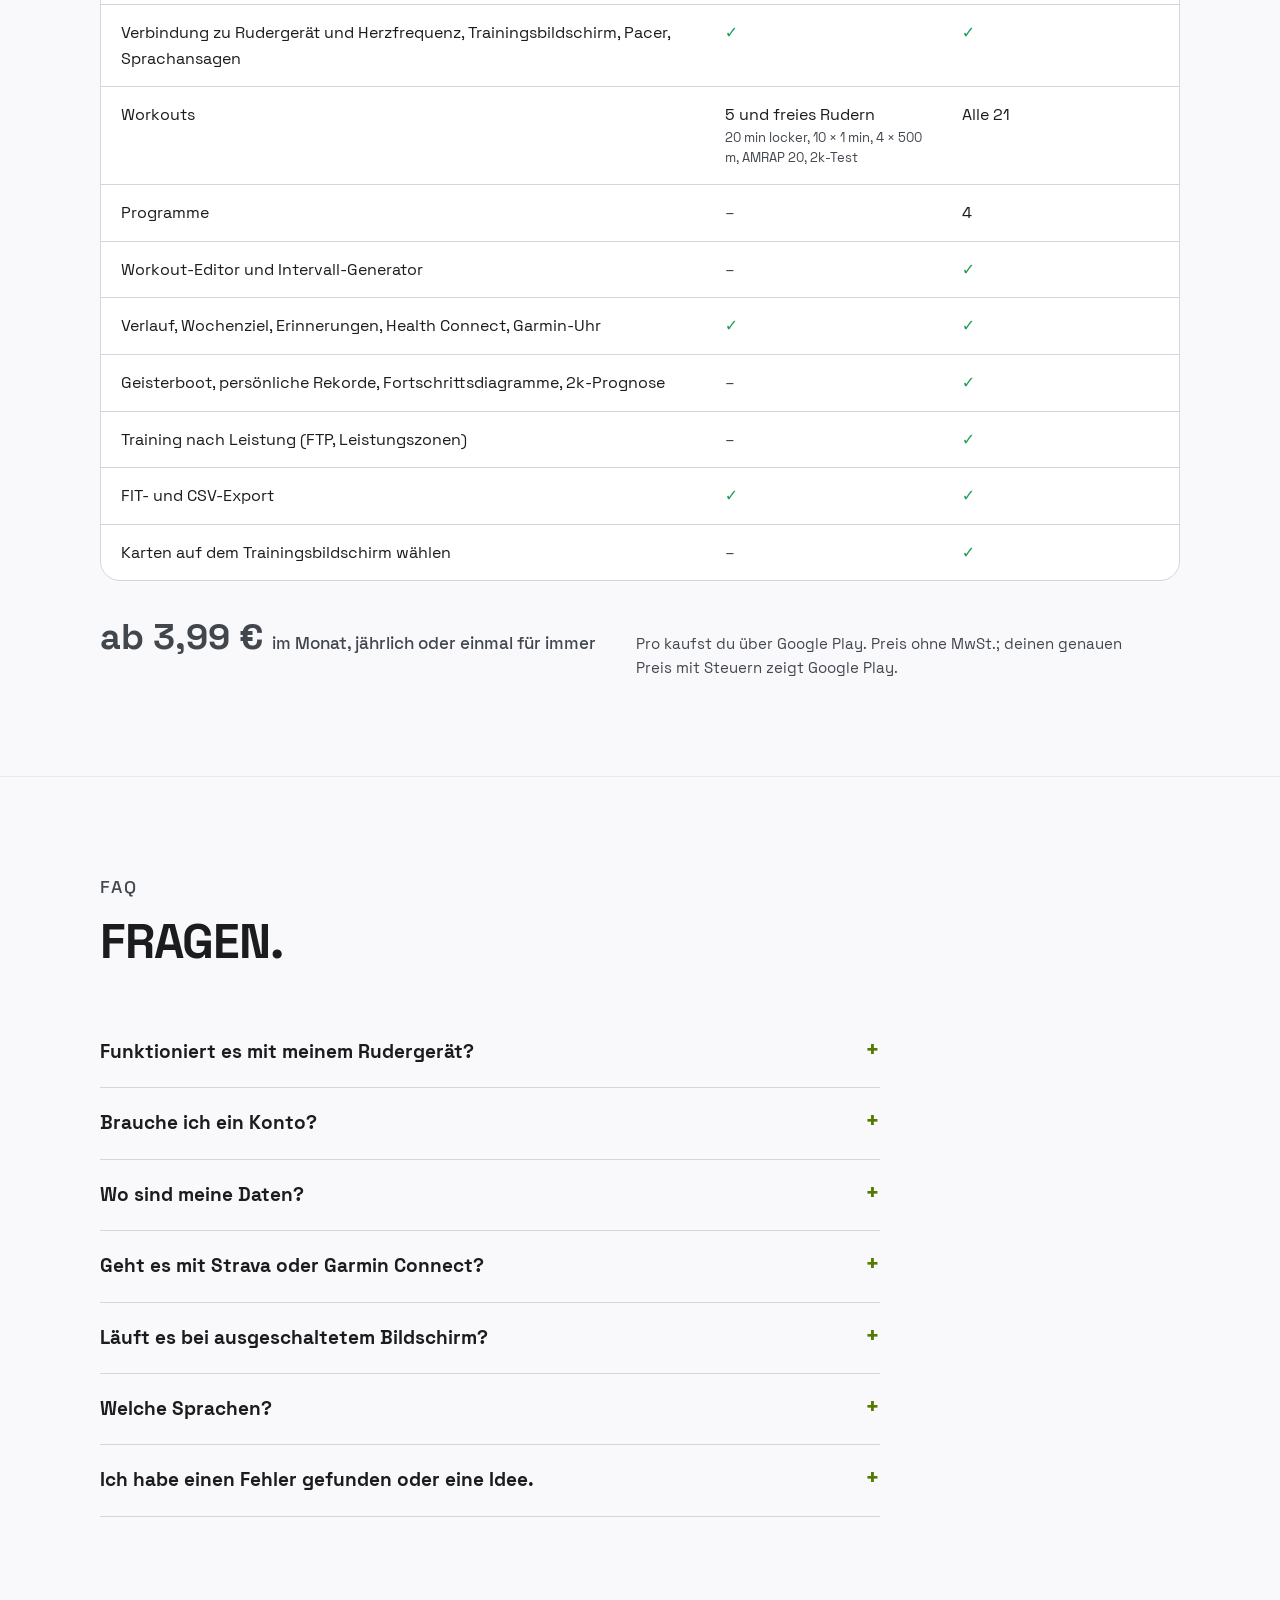
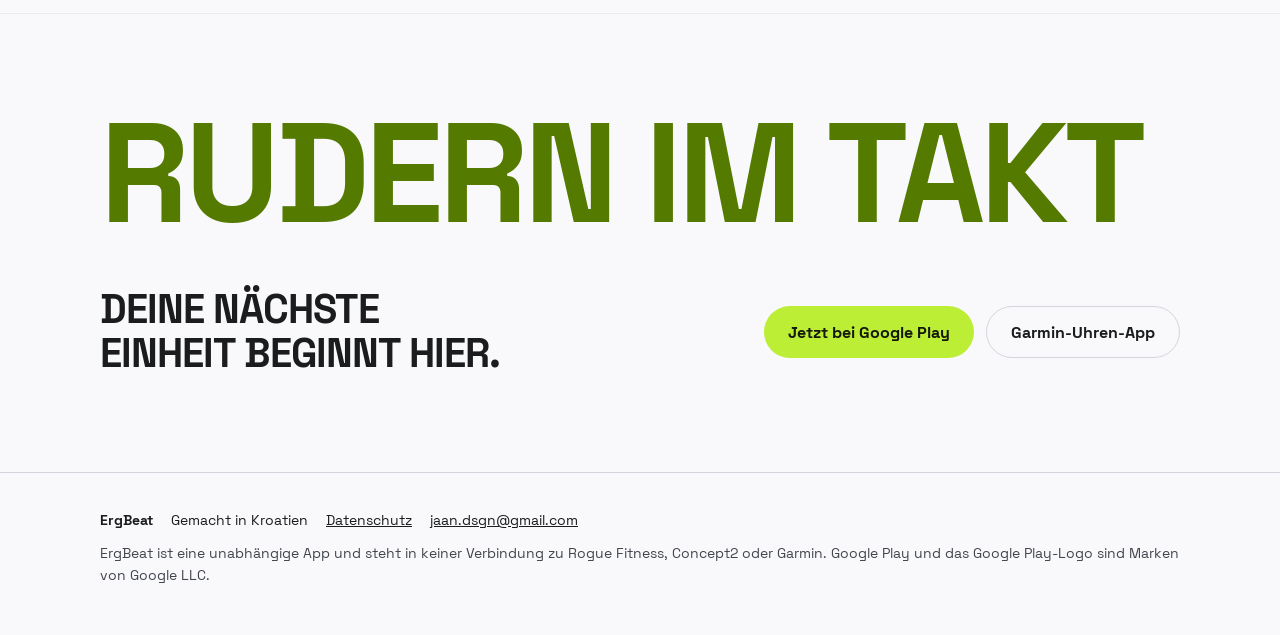
==== commit 5406c361: "Volt line: ribbon hero with a big uppercase line, feature chips, themes band, Logbook sync coming so" ====
--- a/de/index.html
+++ b/de/index.html
@@ -61,15 +61,20 @@
 
 <main>
 <div class="hero">
+  <svg class="ribbon" aria-hidden="true" viewBox="0 0 1440 600" preserveAspectRatio="none"><path d="M-80 520 C 300 260, 620 700, 960 400 S 1360 120, 1520 260"/></svg>
   <div class="wrap">
     <div class="hero-copy">
       <p class="label">Android-App für Rudergeräte</p>
-      <h1>Dein Rudergerät, mit einem <em>Coach auf dem Bildschirm.</em></h1>
+      <h1>Rudern im Takt</h1>
+      <p class="hero-sub">Dein Rudergerät, mit einem <em>Coach auf dem Bildschirm.</em></p>
       <p class="lede">Per Bluetooth verbinden, Workout wählen und nach einem Pacer rudern, den du quer durch den Raum erkennst. Tempozonen aus deinen 2k, Sprachansagen und deine beste Einheit als Geisterboot neben dir.</p>
       <div class="cta">
         <a class="btn btn-volt" href="https://play.google.com/store/apps/details?id=com.kriative.ergbeat">Jetzt bei Google Play</a>
         <a class="btn btn-ghost" href="#how">So funktioniert's</a>
       </div>
+      <ul class="chips">
+        <li>Material You</li><li>Garmin-Uhren-App</li><li class="soon">Logbook-Sync · bald</li><li>9 Sprachen</li><li>Kein Konto</li>
+      </ul>
       <div class="notes">
         <div class="tester"><span class="dot" aria-hidden="true"></span><p><b>ErgBeat ist jetzt bei Google Play.</b> Android 8.0 oder neuer, kostenlos, Pro optional.</p></div>
         <a class="tester tester-link" href="https://apps.garmin.com/en-US/apps/ac5a308d-259f-4e7f-b3a2-029785e9e4a5"><span class="dot" aria-hidden="true"></span><p><b>Neu:</b> Die Garmin-Uhren-App ist im Connect IQ Store. <span aria-hidden="true">→</span></p></a>
@@ -77,6 +82,7 @@
     </div>
     <div class="hero-visual">
       <div class="phone"><img src="../assets/img/live-en.webp" width="720" height="1281" alt="ErgBeat-Trainingsbildschirm: Intervall 3 eines 5 × 1000 m Workouts, noch 387 Meter, in der Zone, 36 Meter vor dem Geisterboot." fetchpriority="high"></div>
+      <div class="watch hero-watch"><img src="../assets/img/watch-interval.webp" width="360" height="360" alt="Uhrbildschirm während eines Intervalls: Split dieses und des vorigen Intervalls, Meter vor dem Geisterboot."></div>
     </div>
   </div>
 </div>
@@ -167,6 +173,20 @@
   </div>
 </section>
 
+<section id="themes" class="band">
+  <svg class="ribbon" aria-hidden="true" viewBox="0 0 1440 600" preserveAspectRatio="none"><path d="M-80 520 C 300 260, 620 700, 960 400 S 1360 120, 1520 260"/></svg>
+  <div class="wrap split">
+    <div>
+      <div class="head"><p class="label">Material You</p><h2>Hell. Dunkel. Deins.</h2>
+        <p>Vollständiges Material-3-Design mit hellem und dunklem Theme. Es folgt deinem Handy und kann ab Android 12 die Farben deines Hintergrundbilds übernehmen.</p></div>
+    </div>
+    <div class="pair">
+      <div class="phone"><img src="../assets/img/live-light.webp" width="720" height="1281" alt="Trainingsbildschirm im hellen Theme" loading="lazy"></div>
+      <div class="phone"><img src="../assets/img/live-dark.webp" width="720" height="1281" alt="Trainingsbildschirm im dunklen Theme" loading="lazy"></div>
+    </div>
+  </div>
+</section>
+
 <section id="garmin">
   <div class="wrap split">
     <div>
@@ -178,6 +198,16 @@
     <div class="watches">
       <div class="watch"><img src="../assets/img/watch-interval.webp" width="360" height="360" alt="Uhrbildschirm während eines Intervalls: Split dieses und des vorigen Intervalls, Meter vor dem Geisterboot." loading="lazy"></div>
       <div class="watch"><img src="../assets/img/watch-summary.webp" width="360" height="360" alt="Zusammenfassung auf der Uhr nach dem Workout." loading="lazy"></div>
+    </div>
+  </div>
+</section>
+
+<section id="logbook">
+  <div class="wrap">
+    <div class="sooncard">
+      <p class="label">Demnächst</p>
+      <h2>Concept2-Logbook-Sync</h2>
+      <p>Workouts auf einem Concept2 PM5 gehen direkt in dein Logbook, wo sie für Ranglisten und Challenges zählen. Es ist fertig gebaut und wartet auf die Freigabe von Concept2.</p>
     </div>
   </div>
 </section>
@@ -240,7 +270,6 @@
       <details><summary>Wo sind meine Daten?</summary><p>Auf deinem Handy. Du kannst sie in eine Datei deiner Wahl sichern (zum Beispiel auf Google Drive) und Einheiten als FIT oder CSV exportieren.</p></details>
       <details><summary>Geht es mit Strava oder Garmin Connect?</summary><p>Ja. Die Garmin-App zeichnet direkt in Garmin Connect auf, und ErgBeat exportiert FIT-Dateien für Strava, Garmin Connect und intervals.icu.</p></details>
       <details><summary>Läuft es bei ausgeschaltetem Bildschirm?</summary><p>Ja. Das Workout läuft weiter, mit einer Benachrichtigung auf dem Sperrbildschirm.</p></details>
-      <details><summary>Kann ich mir ein Ziel für Dezember setzen, wie für die Holiday Challenge?</summary><p>Ja. Unter Fortschritt setzt du ein Ziel für einen Zeitraum: Meter und Daten, zum Beispiel 100 000 m vom 26. November bis 24. Dezember. ErgBeat zeigt, wie viel du noch pro Tag brauchst und ob du vor dem Plan liegst, und du kannst deinen Fortschritt als Bild teilen. Das funktioniert mit jedem Rudergerät. Die Concept2 Holiday Challenge selbst zählt Meter im Concept2 Logbook, die auf Concept2-Geräten gerudert wurden.</p></details>
       <details><summary>Welche Sprachen?</summary><p>Englisch, Kroatisch, Deutsch, Spanisch, Französisch, Italienisch, Portugiesisch, Polnisch und Niederländisch.</p></details>
       <details><summary>Ich habe einen Fehler gefunden oder eine Idee.</summary><p>Nutze <i>Feedback senden</i> in der App oder schreib an <a href="mailto:jaan.dsgn@gmail.com">jaan.dsgn@gmail.com</a>.</p></details>
       
@@ -250,6 +279,7 @@
 
 <section class="closing">
   <div class="wrap">
+    <p class="shout" aria-hidden="true">Rudern im Takt</p>
     <h2>Deine nächste Einheit beginnt hier.</h2>
     <div class="cta">
       <a class="btn btn-volt" href="https://play.google.com/store/apps/details?id=com.kriative.ergbeat">Jetzt bei Google Play</a>
--- a/assets/site.css
+++ b/assets/site.css
@@ -245,3 +245,35 @@
 .models b,.head p b{color:var(--fg)}
 .sr{position:absolute;width:1px;height:1px;overflow:hidden;clip:rect(0 0 0 0)}
 .sr:focus{position:fixed;left:max(16px,env(safe-area-inset-left,0px));top:calc(env(safe-area-inset-top,0px) + 12px);width:auto;height:auto;clip:auto;z-index:40;background:var(--volt);color:var(--on-volt);padding:10px 16px;border-radius:999px;font-weight:700}
+
+/* ---- Volt line (November 2026): a volt ribbon behind the hero and bands, uppercase display type ---- */
+.ribbon{position:absolute;inset:auto 0 0 0;width:100%;height:78%;pointer-events:none;z-index:0}
+.ribbon path{fill:none;stroke:var(--volt);stroke-width:120;stroke-linecap:round;vector-effect:none}
+.hero{position:relative}
+.hero .wrap{position:relative;z-index:1}
+.hero h1{font-size:clamp(52px,9.4vw,124px);line-height:.9;letter-spacing:-.03em;text-transform:uppercase;overflow-wrap:anywhere}
+.hero-sub{font-size:clamp(22px,2.6vw,30px);font-weight:700;line-height:1.15;letter-spacing:-.01em}
+.hero-sub em{font-style:normal;color:var(--volt-ink)}
+.chips{list-style:none;margin:0;padding:0;display:flex;flex-wrap:wrap;gap:8px}
+.chips li{padding:7px 14px;border-radius:999px;background:var(--surface);border:1px solid var(--line);font-size:14px;font-weight:500;color:var(--fg)}
+.chips li.soon{background:var(--volt);border-color:var(--volt);color:var(--on-volt)}
+.hero-visual .phone{transform:rotate(5deg);transform-origin:50% 100%}
+.hero-watch{position:absolute;left:-18%;bottom:9%;width:46%;transform:rotate(-6deg)}
+.head h2,.pacer h2,.closing h2{text-transform:uppercase;letter-spacing:-.025em;overflow-wrap:anywhere;hyphens:auto}
+.band{position:relative;overflow:hidden}
+.band .wrap{position:relative;z-index:1}
+.band .ribbon{height:60%}
+.pair{display:flex;gap:18px;justify-content:center;align-items:flex-start}
+.pair .phone{width:min(240px,44%);border-radius:34px;padding:8px}
+.pair .phone img{border-radius:26px}
+.pair .phone:first-child{transform:rotate(-6deg);margin-top:36px}
+.pair .phone:last-child{transform:rotate(5deg)}
+.sooncard{background:var(--volt);color:var(--on-volt);border-radius:28px;padding:clamp(28px,5vw,56px);display:flex;flex-direction:column;gap:14px}
+.sooncard .label{color:var(--on-volt)}
+.sooncard h2{font-size:clamp(32px,5.4vw,64px);text-transform:uppercase;letter-spacing:-.025em;overflow-wrap:anywhere}
+.sooncard p{font-size:18px;max-width:38em}
+.closing{position:relative;overflow:hidden}
+.closing .shout{font-size:clamp(44px,11vw,150px);font-weight:700;line-height:.9;letter-spacing:-.03em;text-transform:uppercase;color:var(--volt-ink);margin-bottom:28px;overflow-wrap:anywhere}
+@media (max-width:860px){.hero-watch{left:-4%;width:38%}.ribbon path{stroke-width:150}}
+.closing .shout{flex-basis:100%}
+@media (max-width:900px){.hero .ribbon{height:520px}.band .ribbon{height:300px}.hero-visual .phone{transform:rotate(3deg)}}
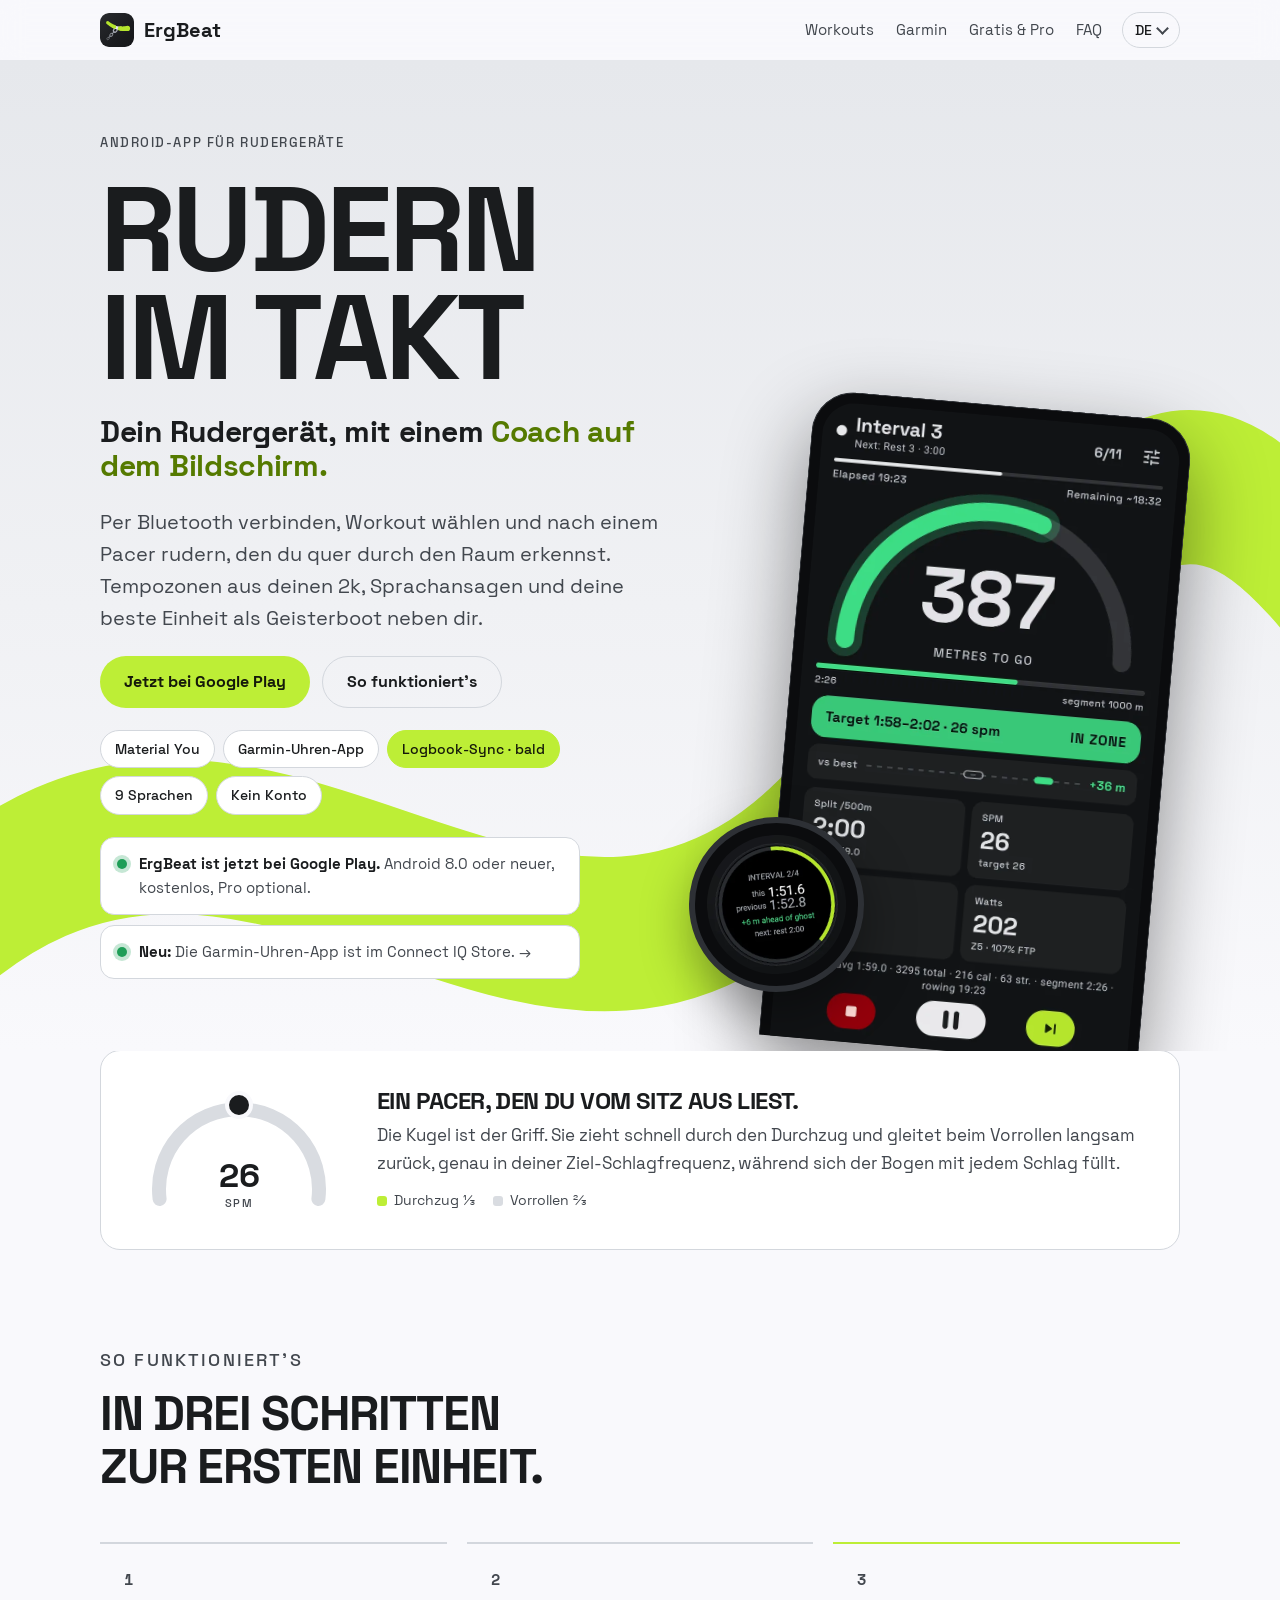
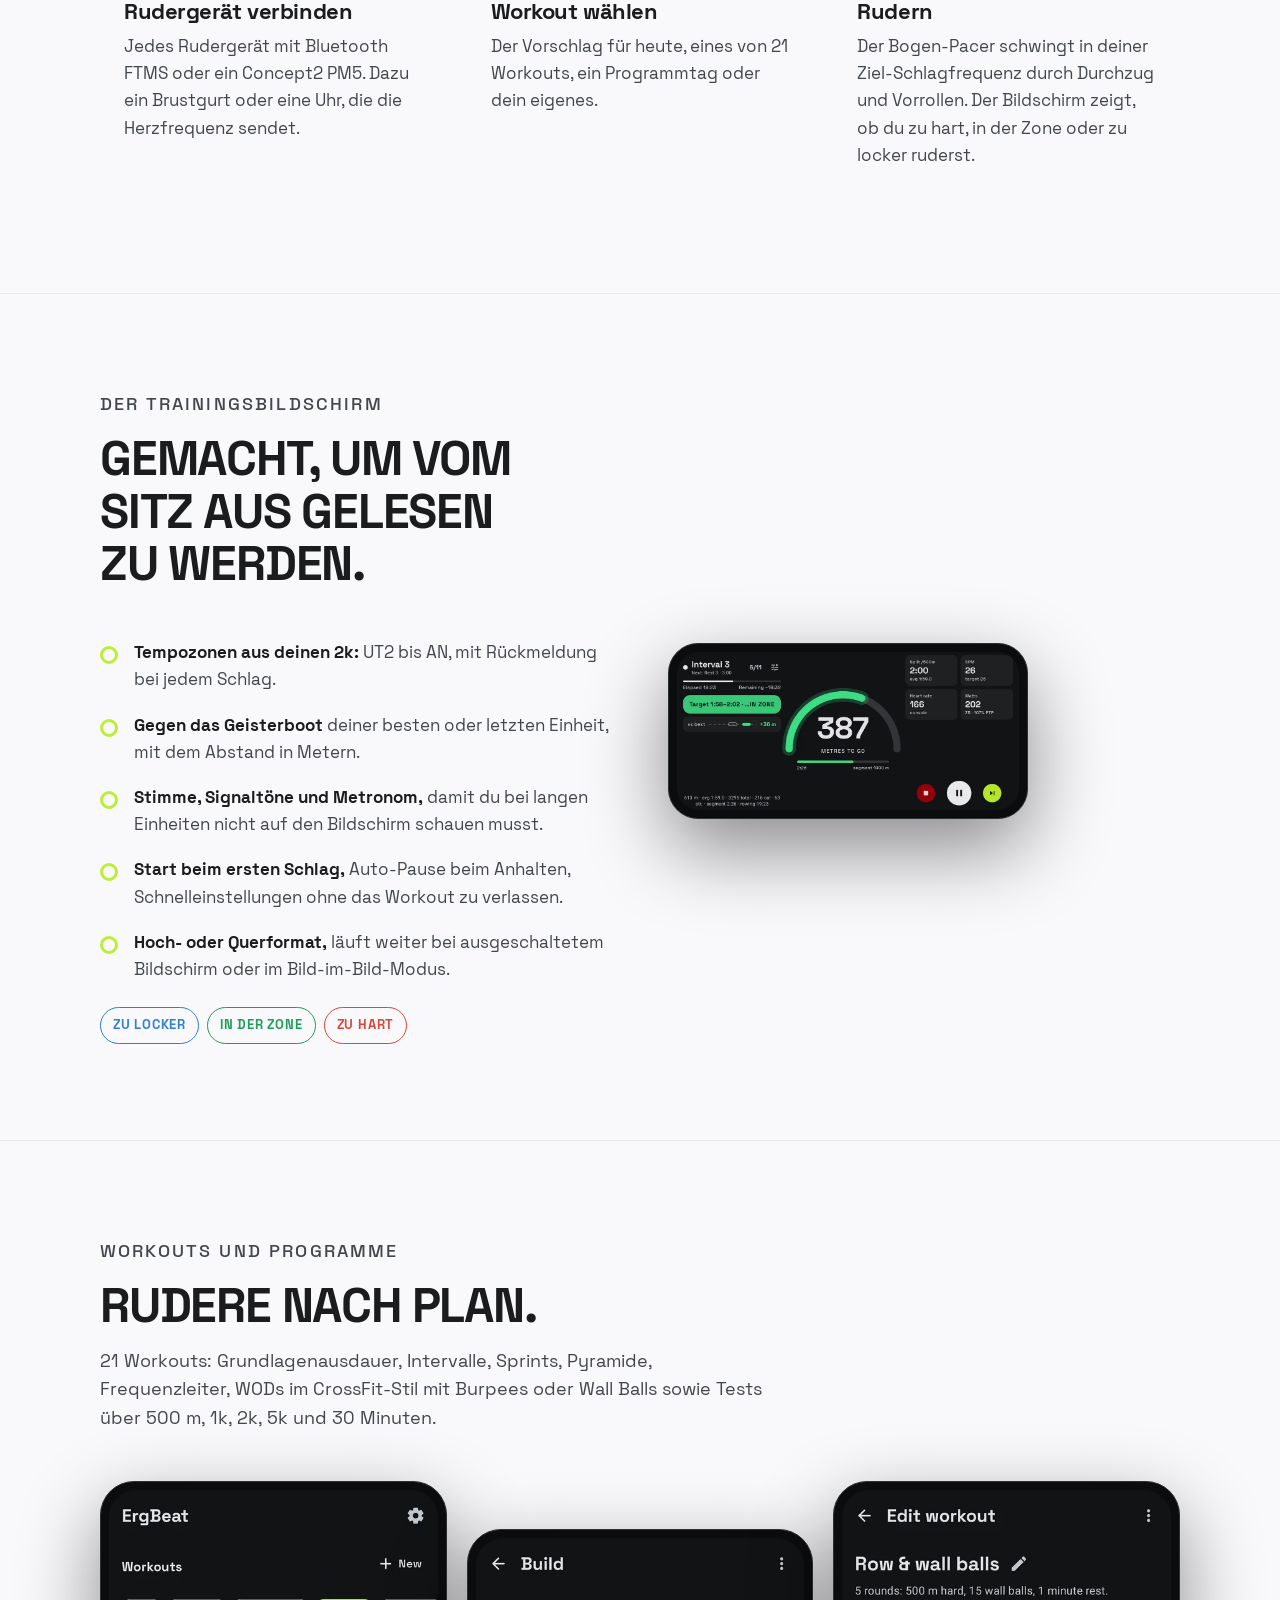
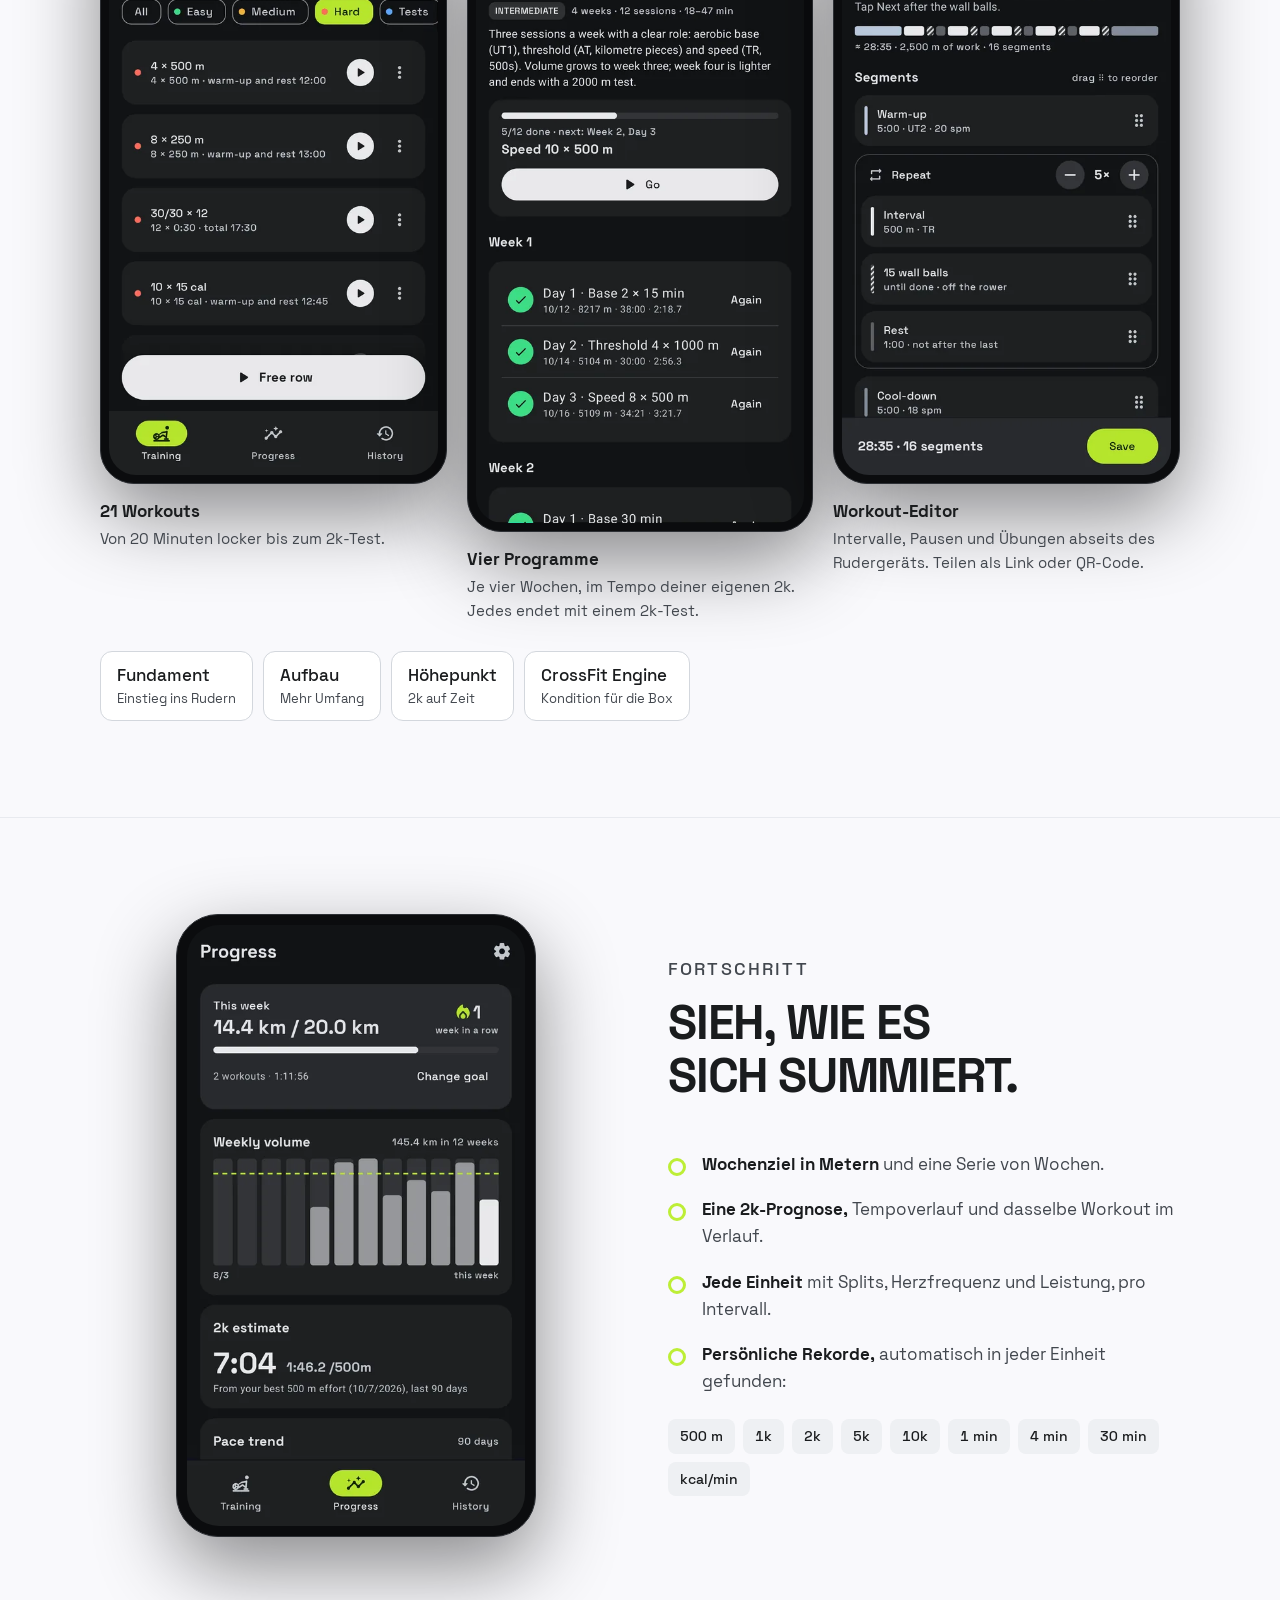
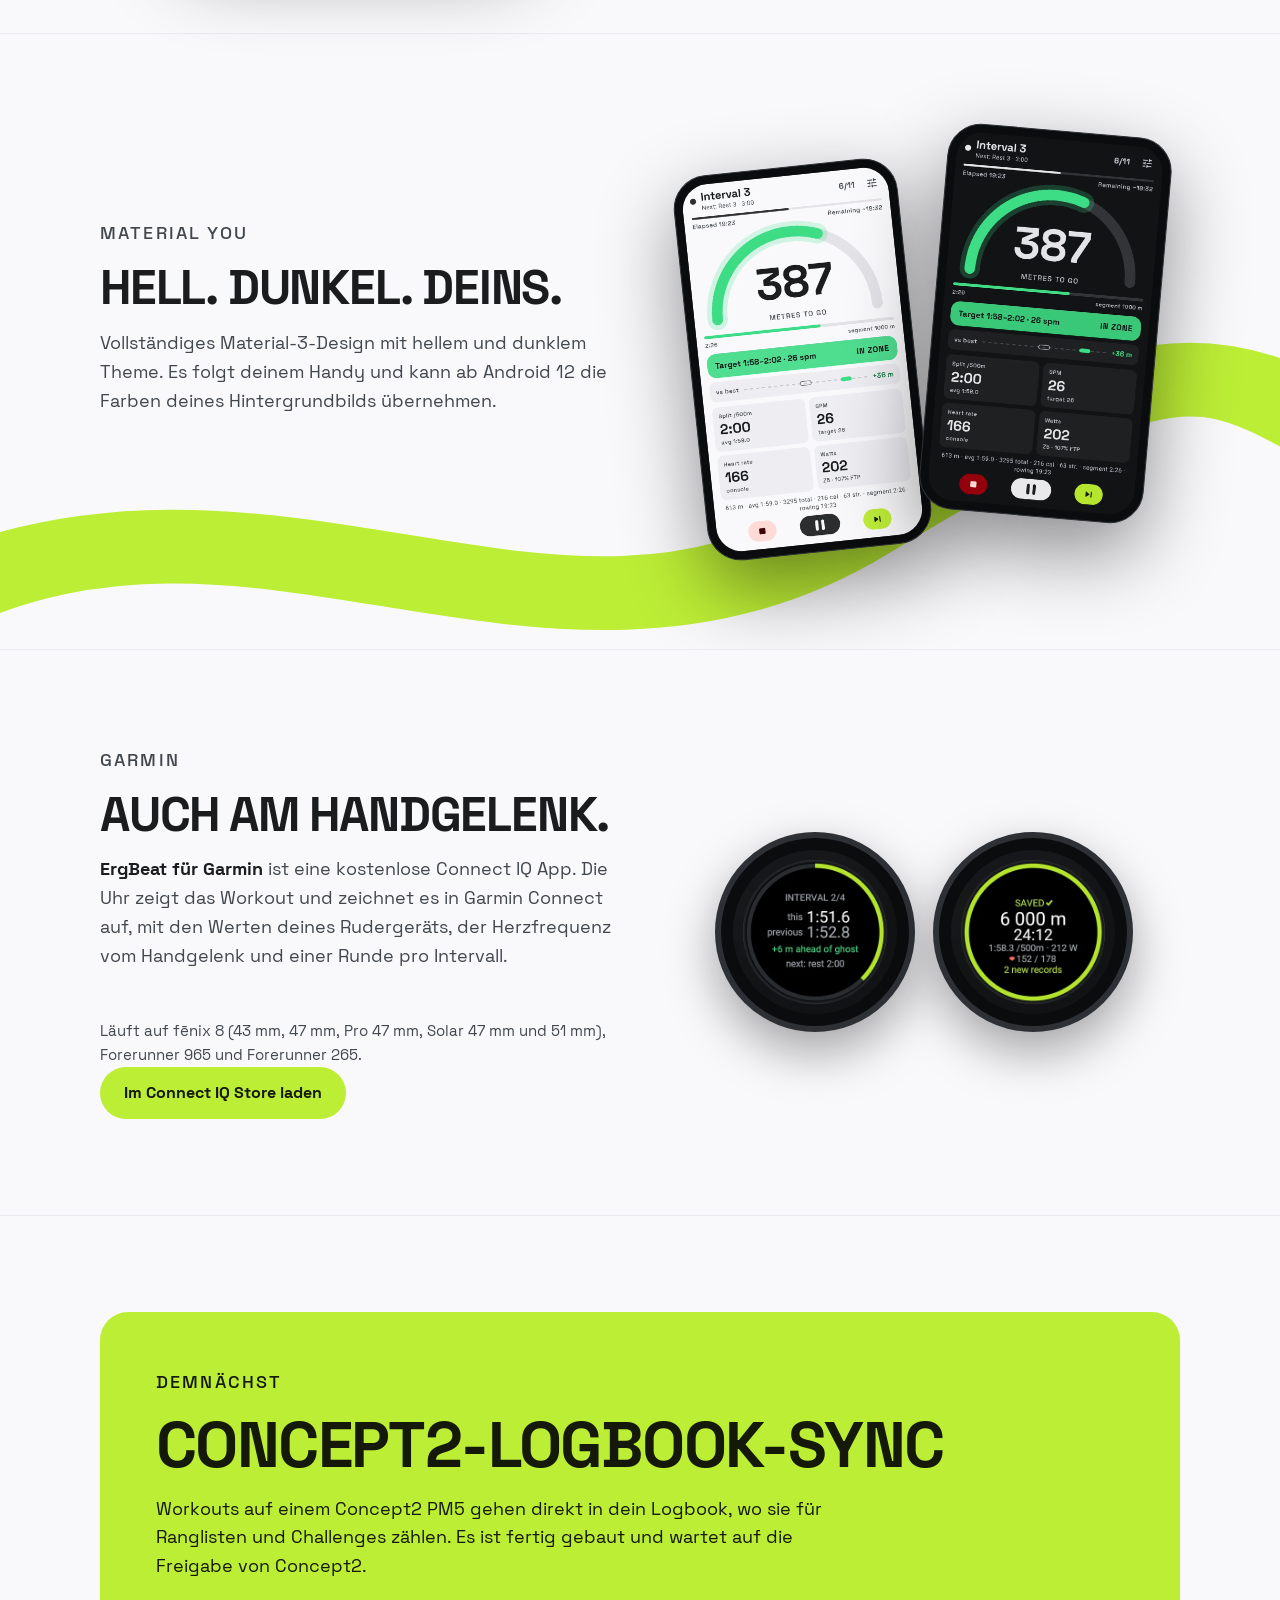
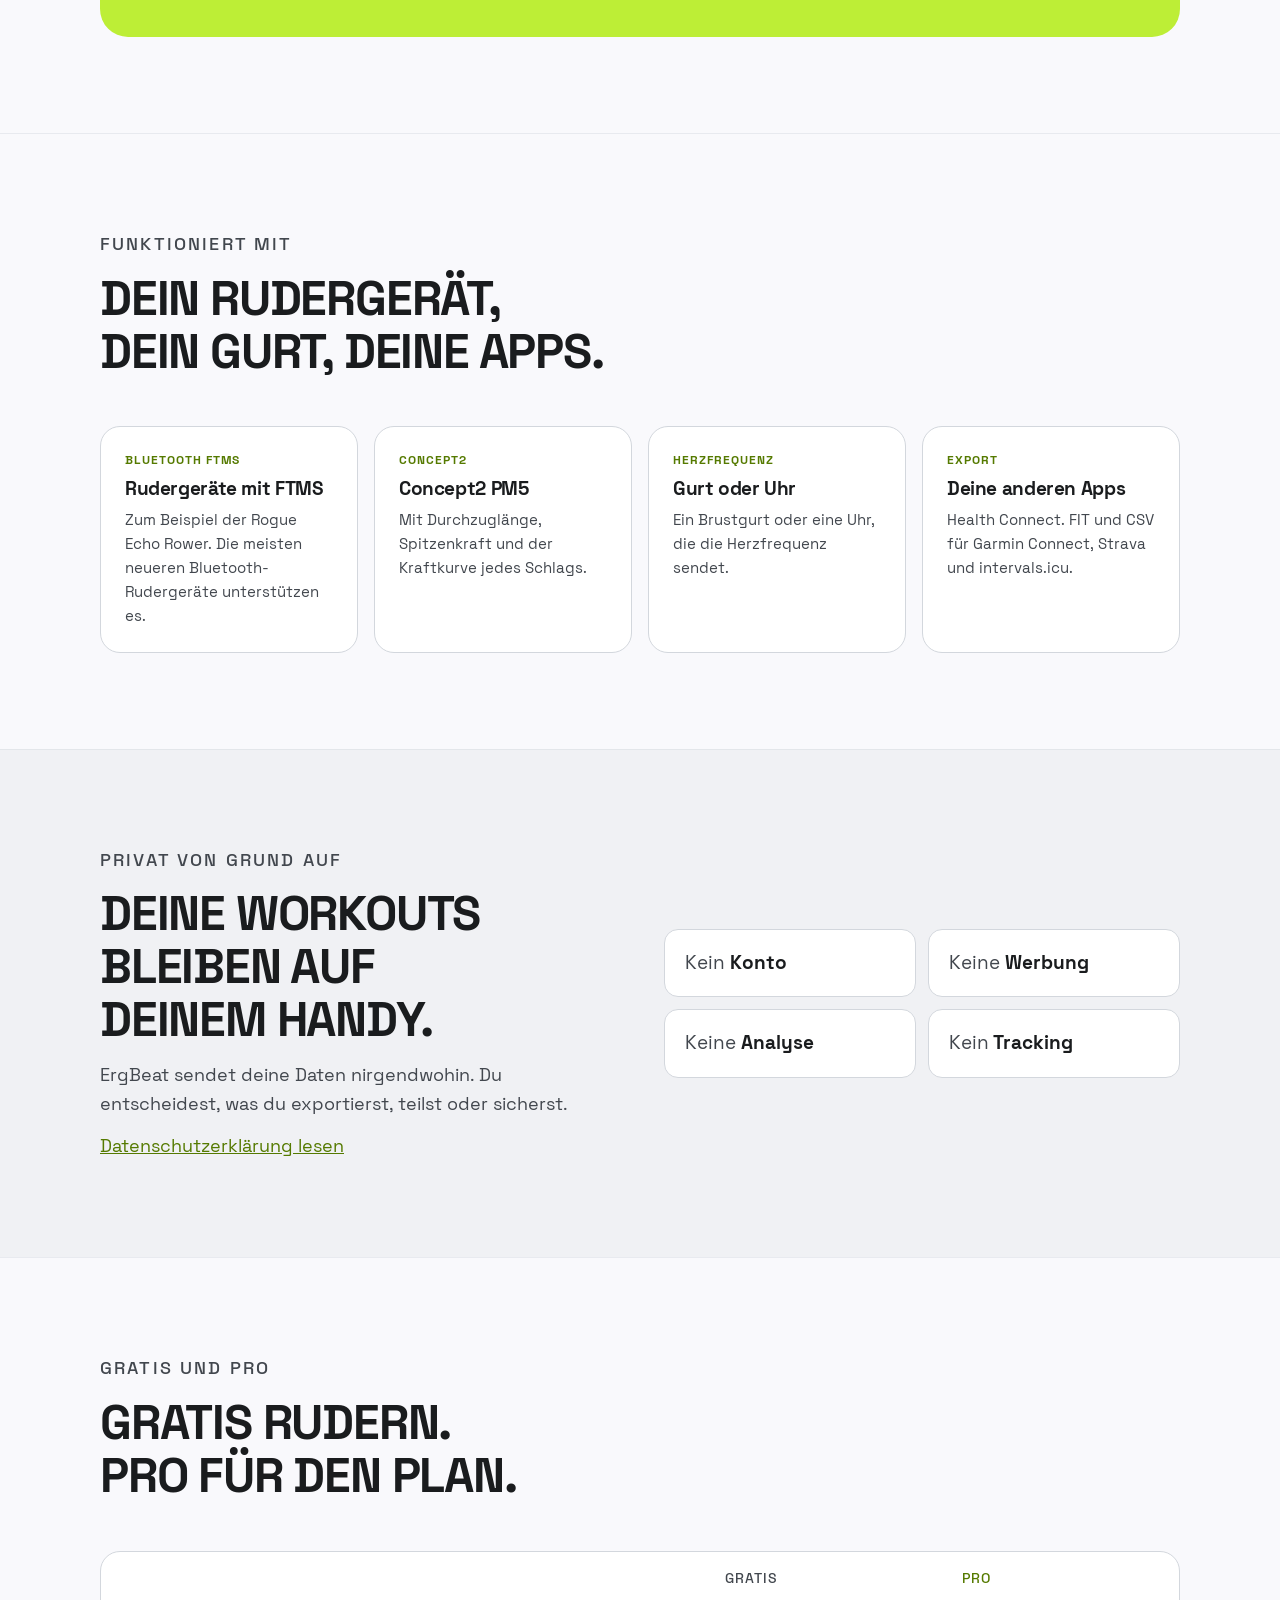
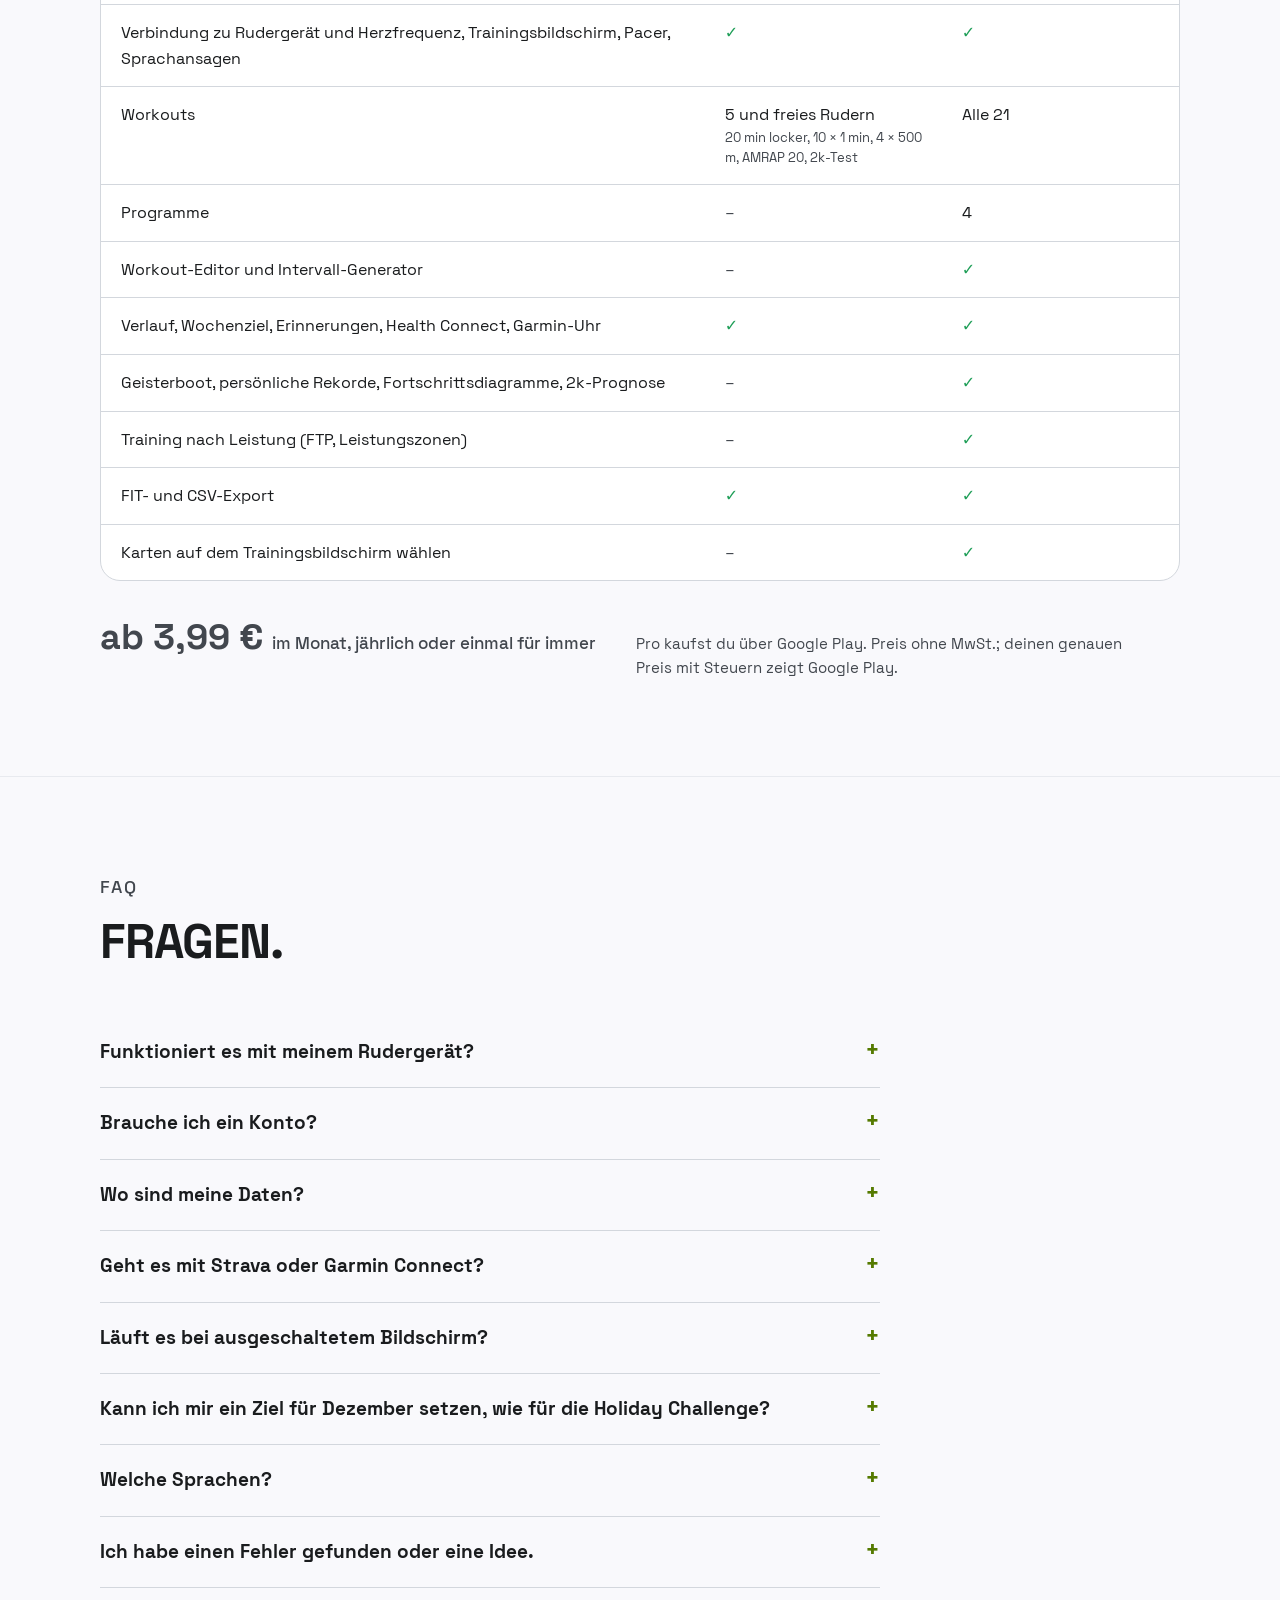
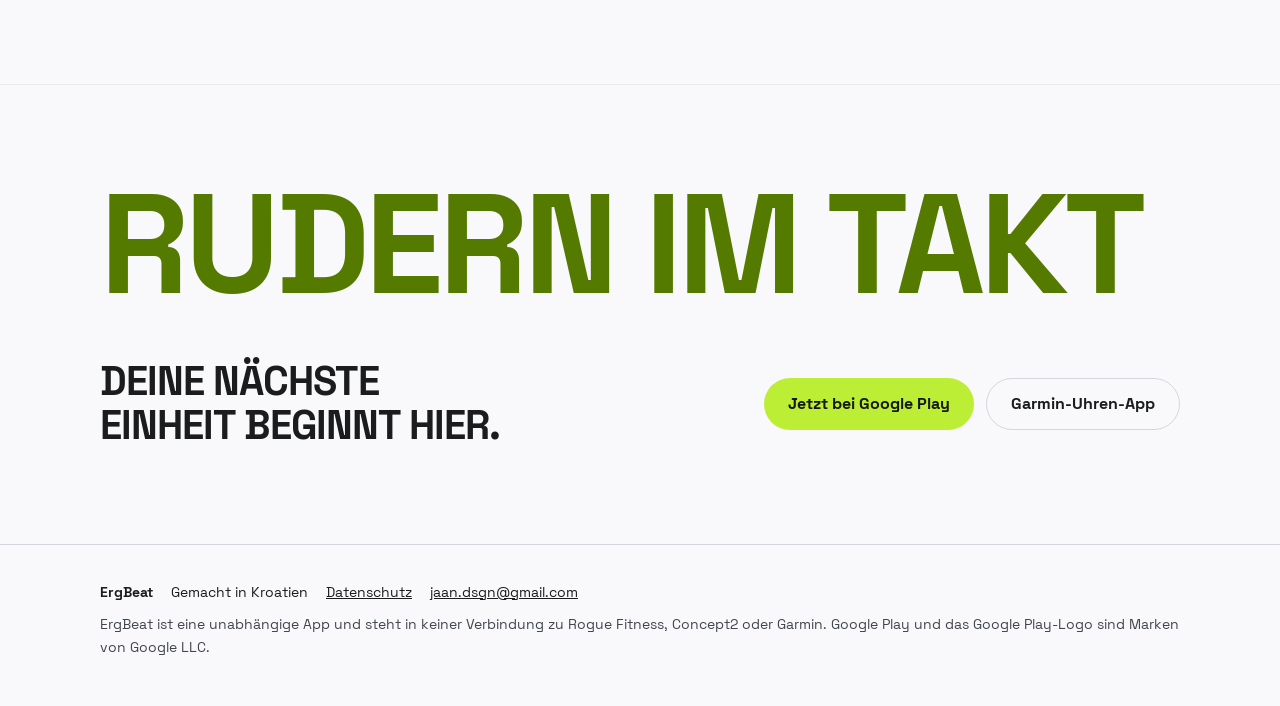
==== commit 7bab9cfe: "FAQ: a goal for December, with the Volt line pages rebuilt Co-Authored-By: Claude Fable 5.2 <noreply" ====
--- a/de/index.html
+++ b/de/index.html
@@ -270,6 +270,7 @@
       <details><summary>Wo sind meine Daten?</summary><p>Auf deinem Handy. Du kannst sie in eine Datei deiner Wahl sichern (zum Beispiel auf Google Drive) und Einheiten als FIT oder CSV exportieren.</p></details>
       <details><summary>Geht es mit Strava oder Garmin Connect?</summary><p>Ja. Die Garmin-App zeichnet direkt in Garmin Connect auf, und ErgBeat exportiert FIT-Dateien für Strava, Garmin Connect und intervals.icu.</p></details>
       <details><summary>Läuft es bei ausgeschaltetem Bildschirm?</summary><p>Ja. Das Workout läuft weiter, mit einer Benachrichtigung auf dem Sperrbildschirm.</p></details>
+      <details><summary>Kann ich mir ein Ziel für Dezember setzen, wie für die Holiday Challenge?</summary><p>Ja. Unter Fortschritt setzt du ein Ziel für einen Zeitraum: Meter und Daten, zum Beispiel 100 000 m vom 26. November bis 24. Dezember. ErgBeat zeigt, wie viel du noch pro Tag brauchst und ob du vor dem Plan liegst, und du kannst deinen Fortschritt als Bild teilen. Das funktioniert mit jedem Rudergerät. Die Concept2 Holiday Challenge selbst zählt Meter im Concept2 Logbook, die auf Concept2-Geräten gerudert wurden.</p></details>
       <details><summary>Welche Sprachen?</summary><p>Englisch, Kroatisch, Deutsch, Spanisch, Französisch, Italienisch, Portugiesisch, Polnisch und Niederländisch.</p></details>
       <details><summary>Ich habe einen Fehler gefunden oder eine Idee.</summary><p>Nutze <i>Feedback senden</i> in der App oder schreib an <a href="mailto:jaan.dsgn@gmail.com">jaan.dsgn@gmail.com</a>.</p></details>
       
